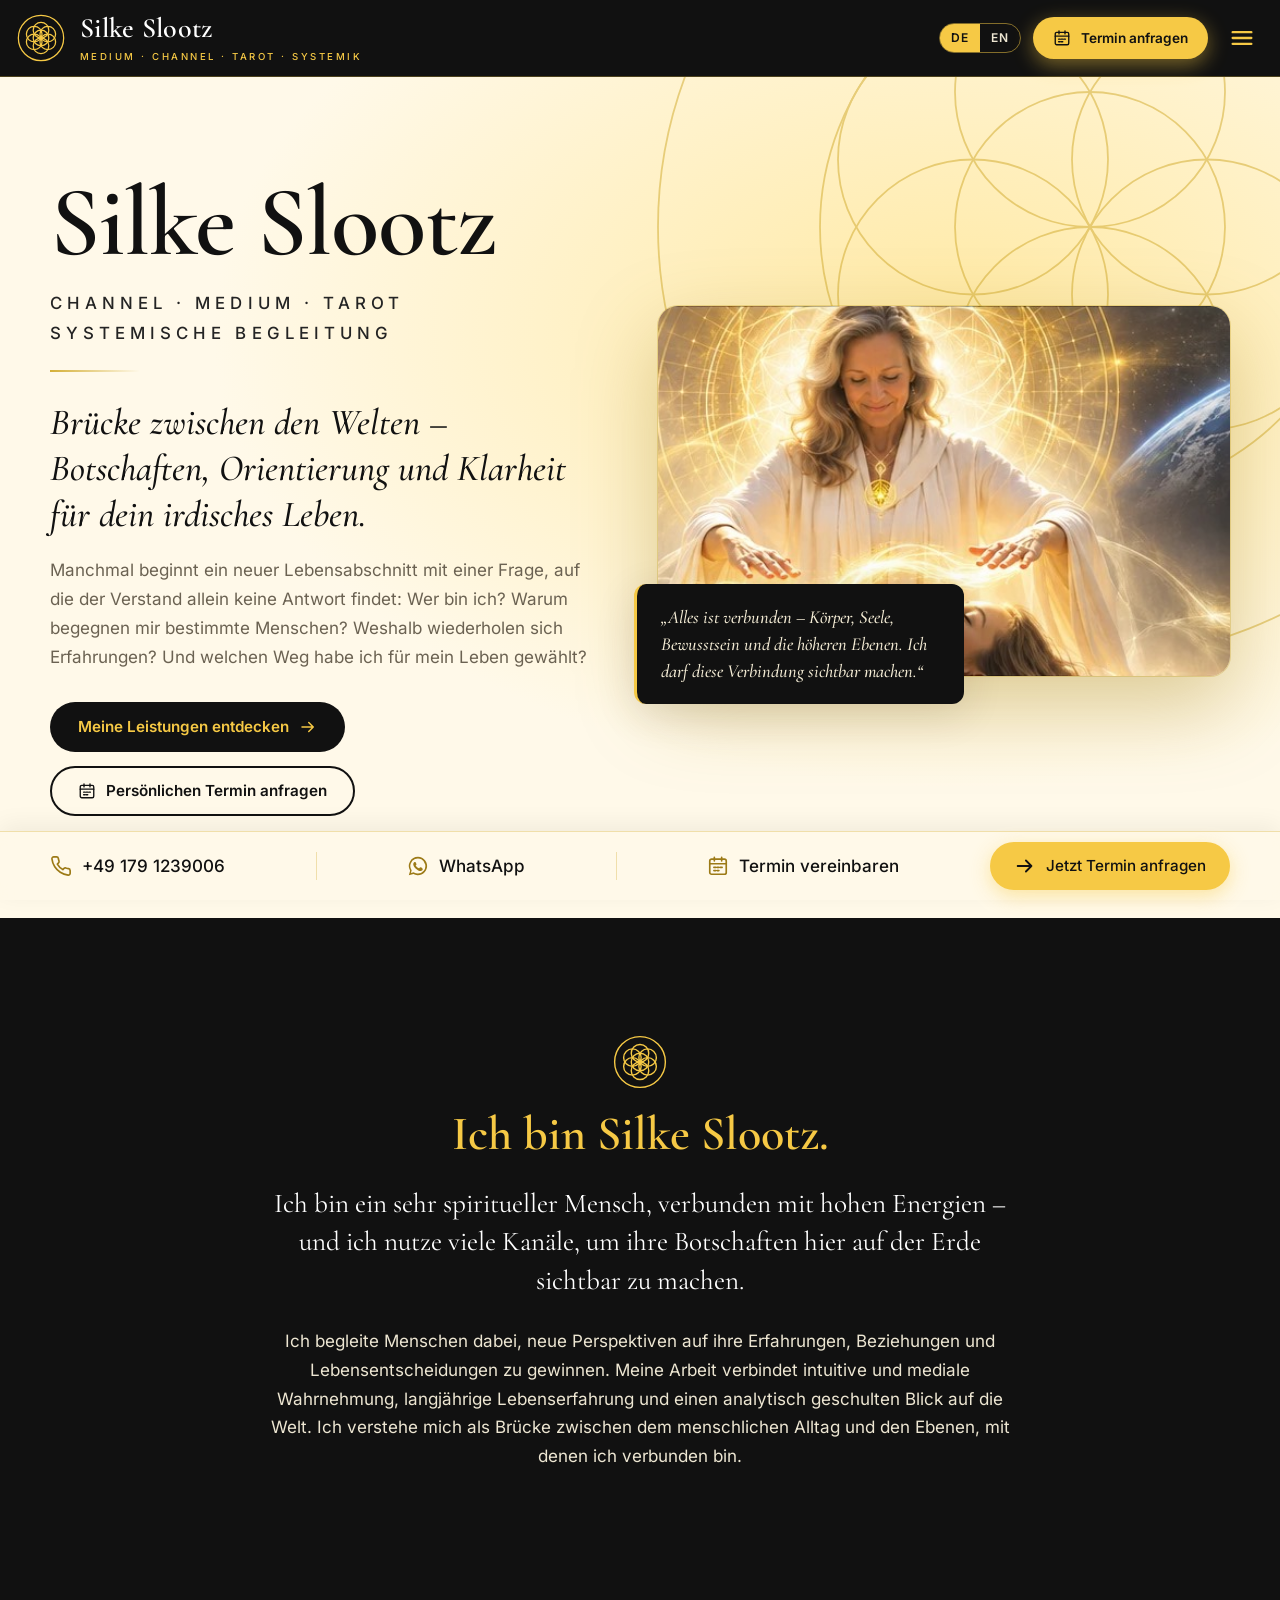
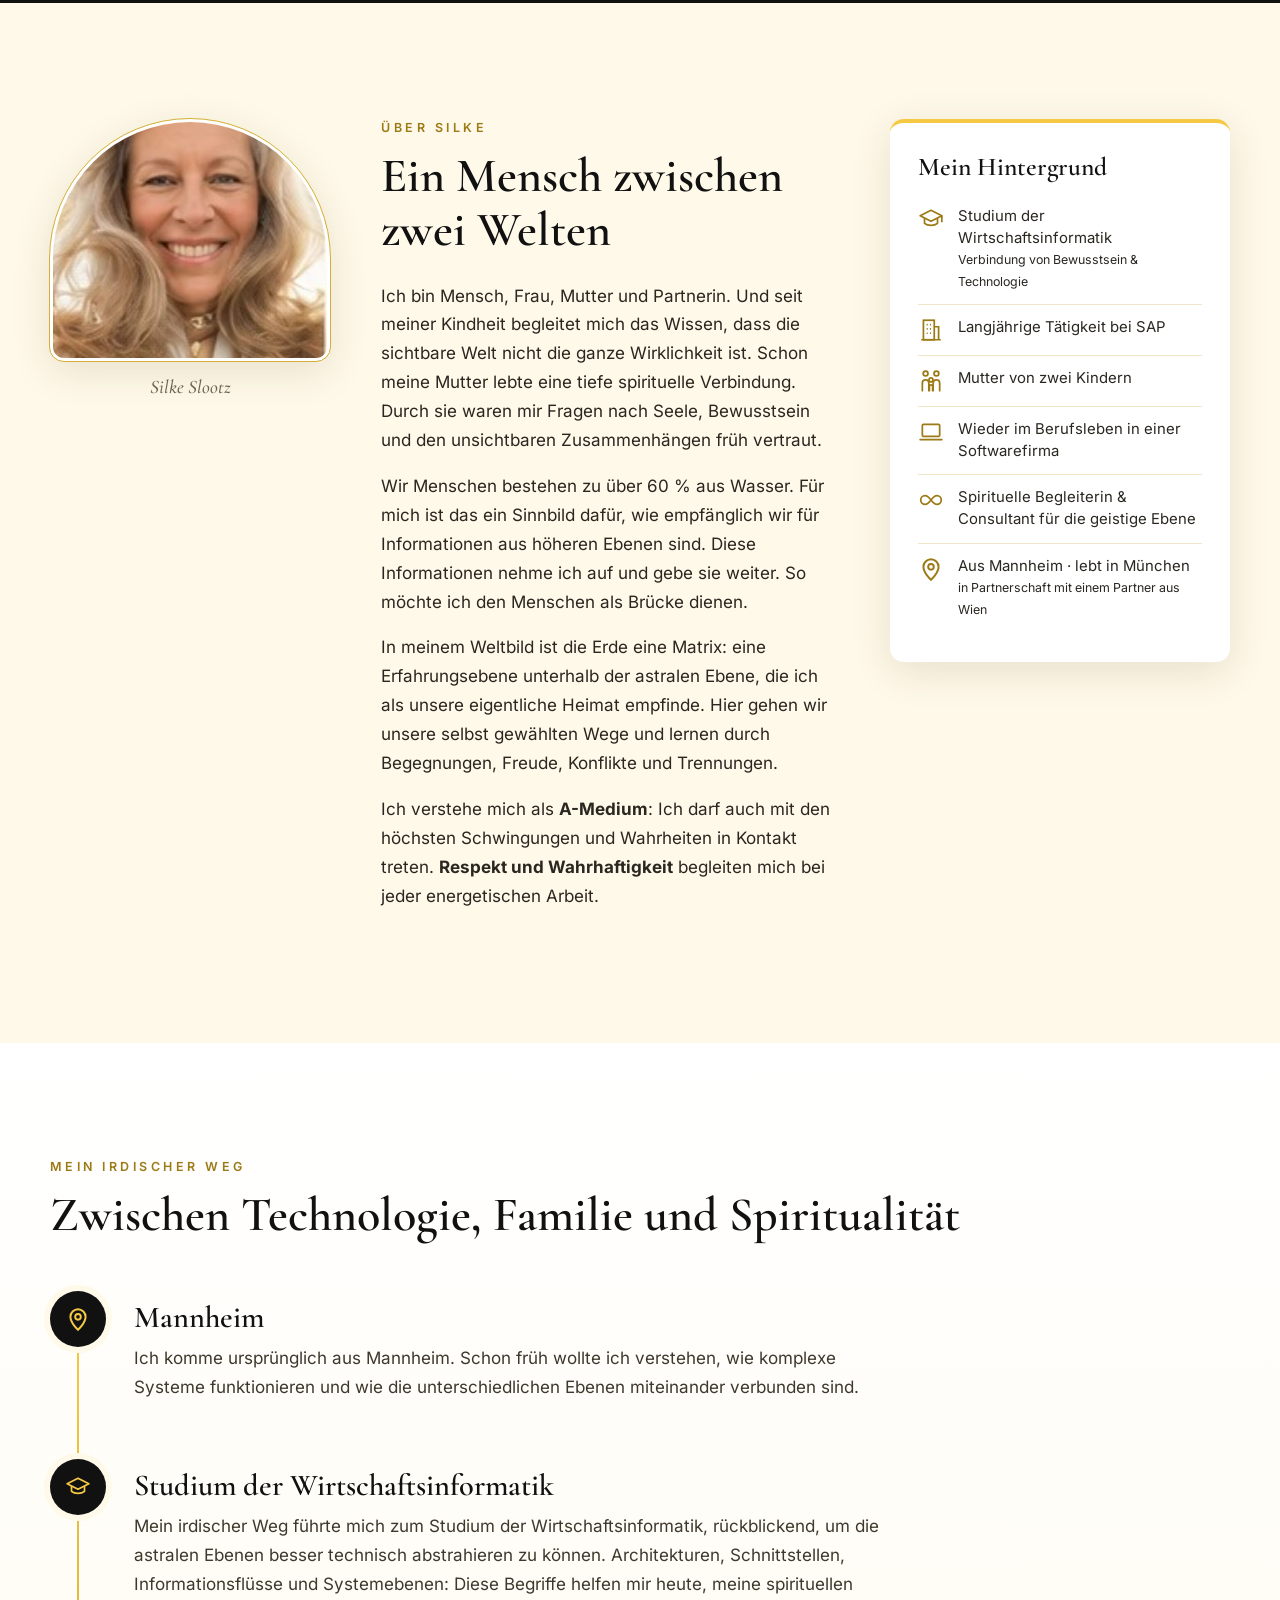
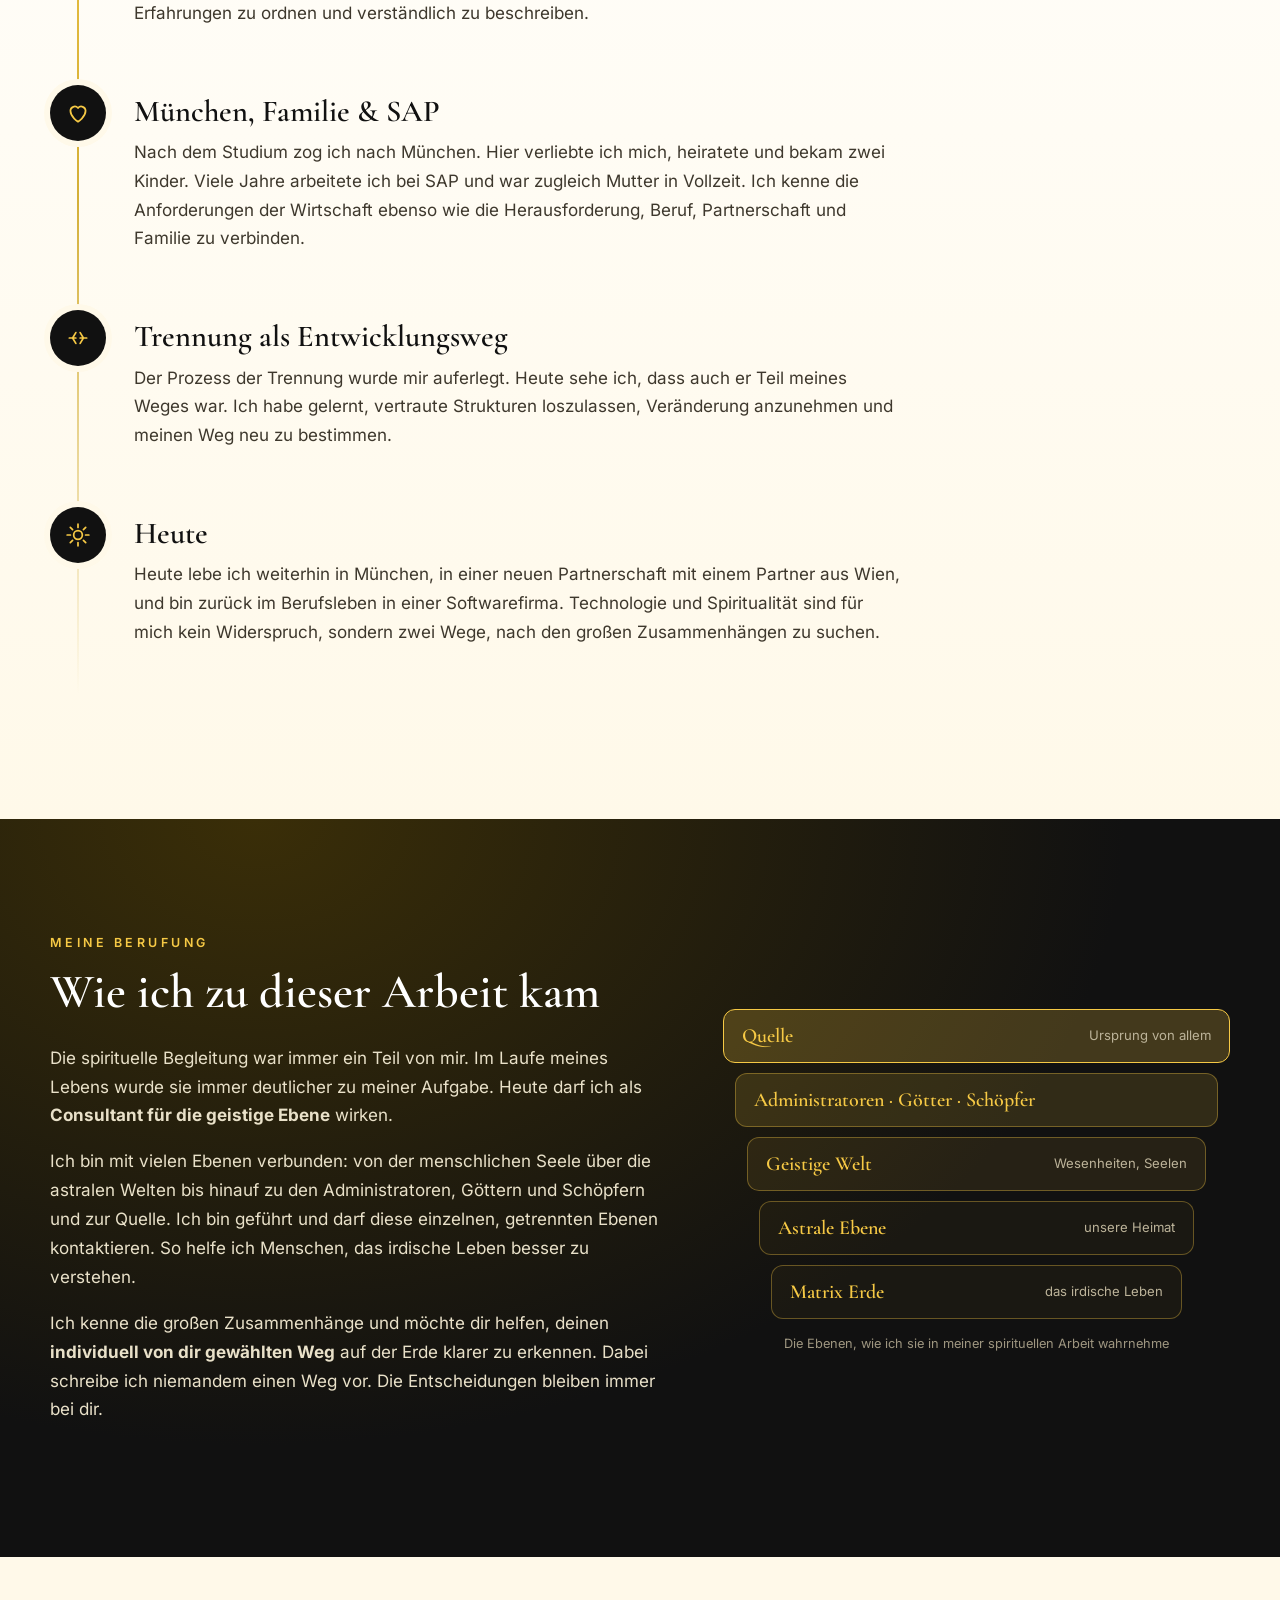
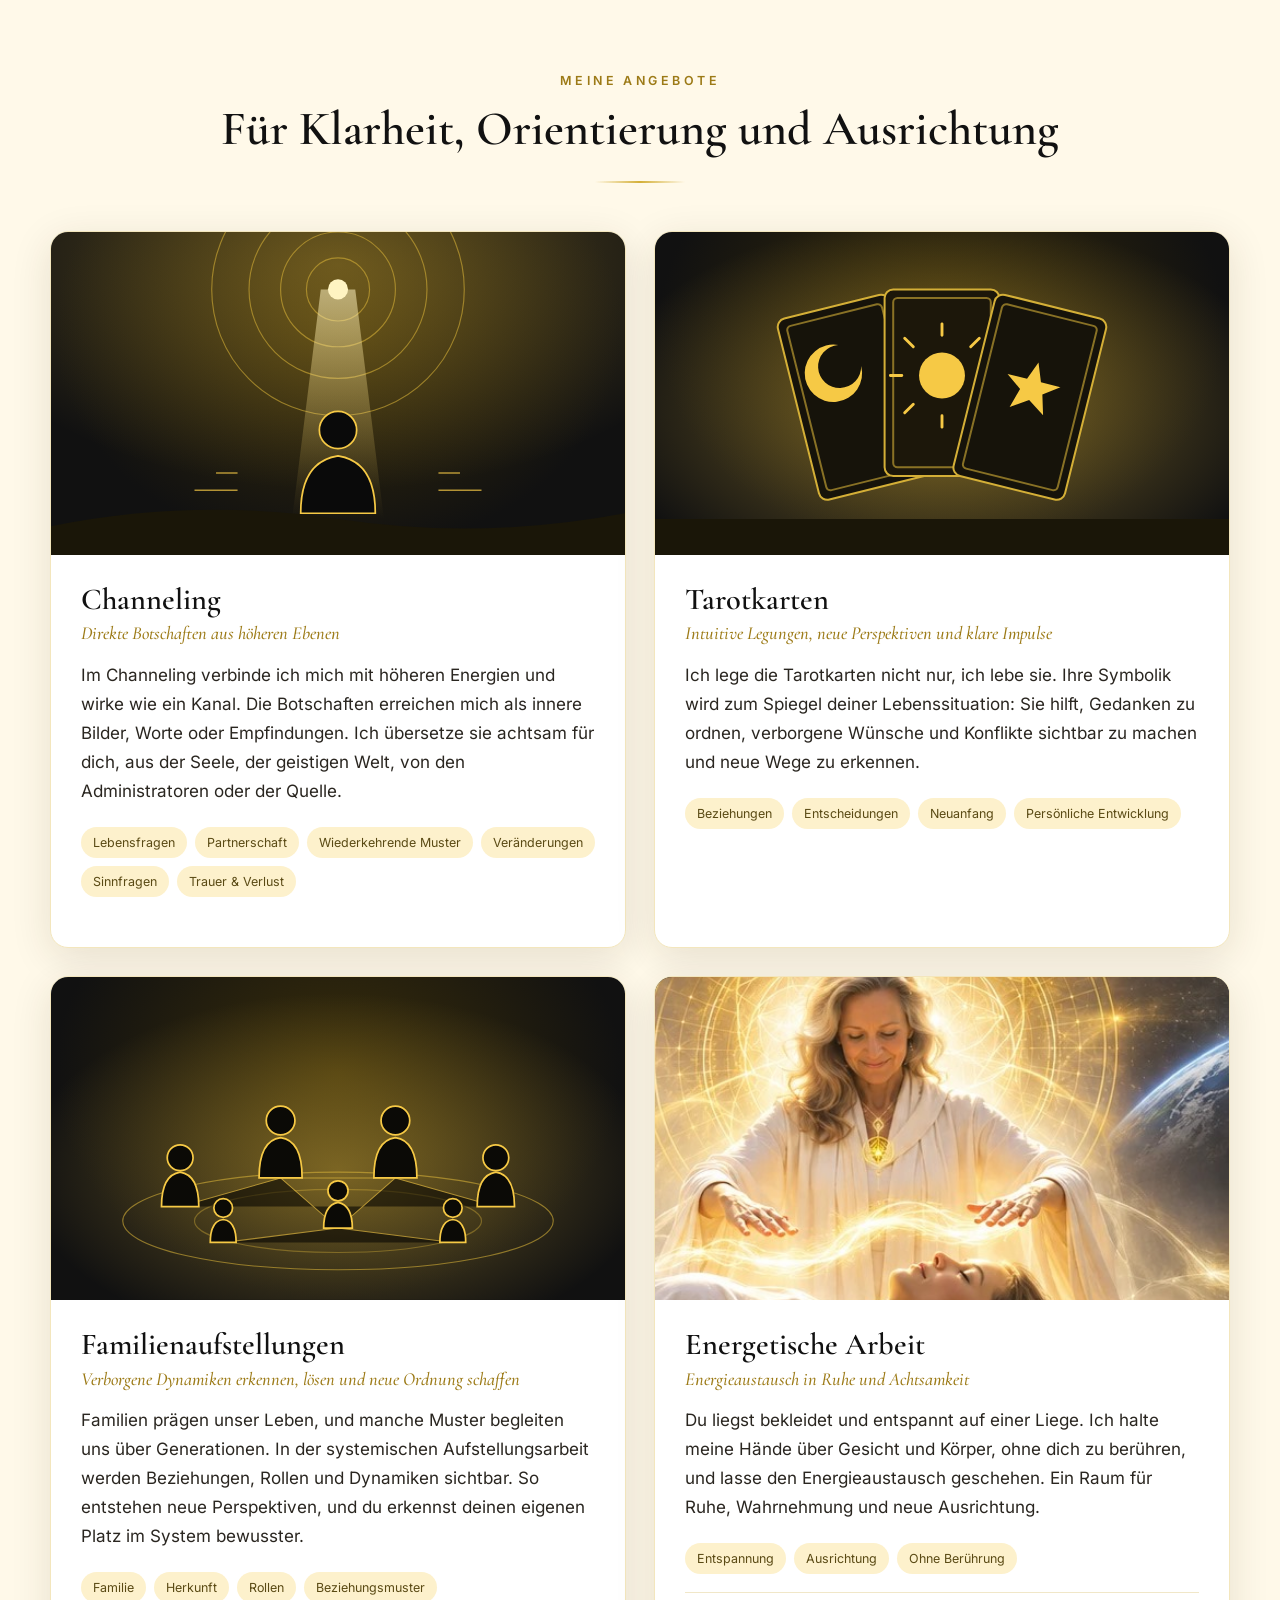
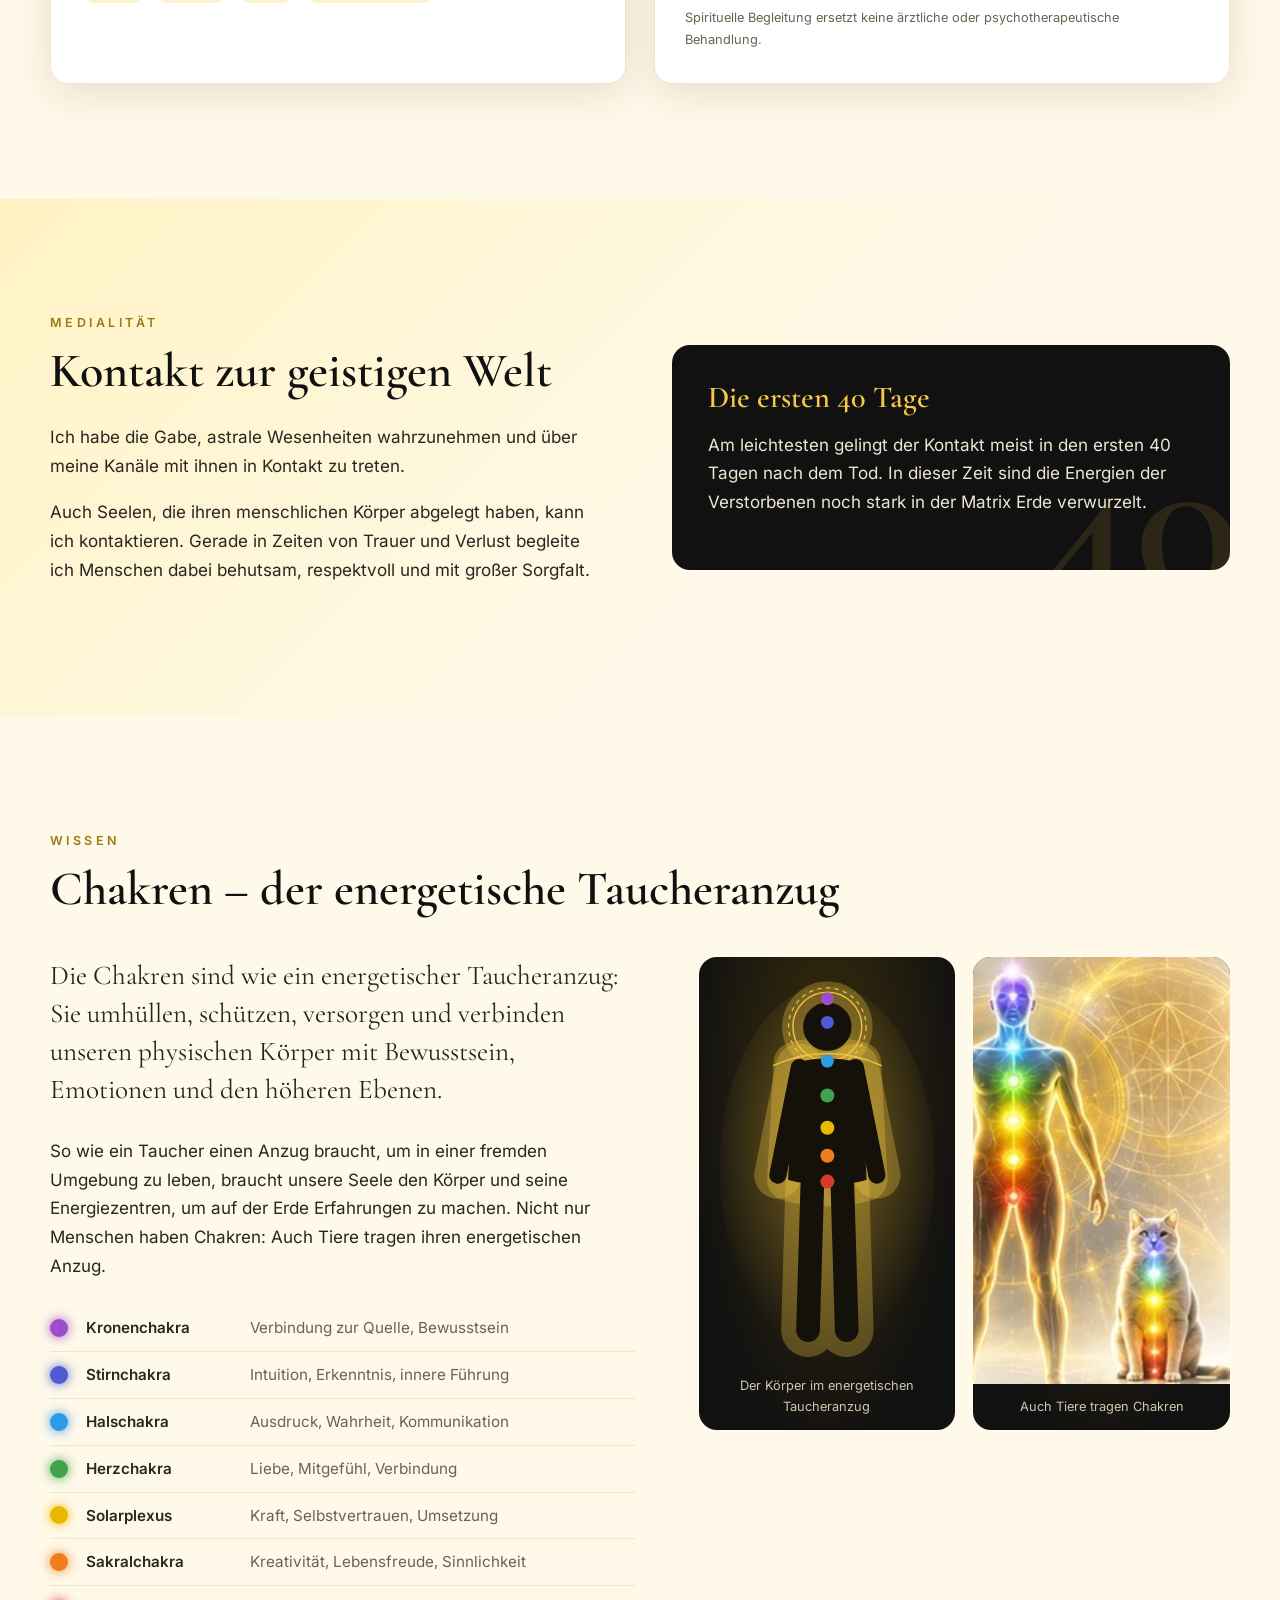
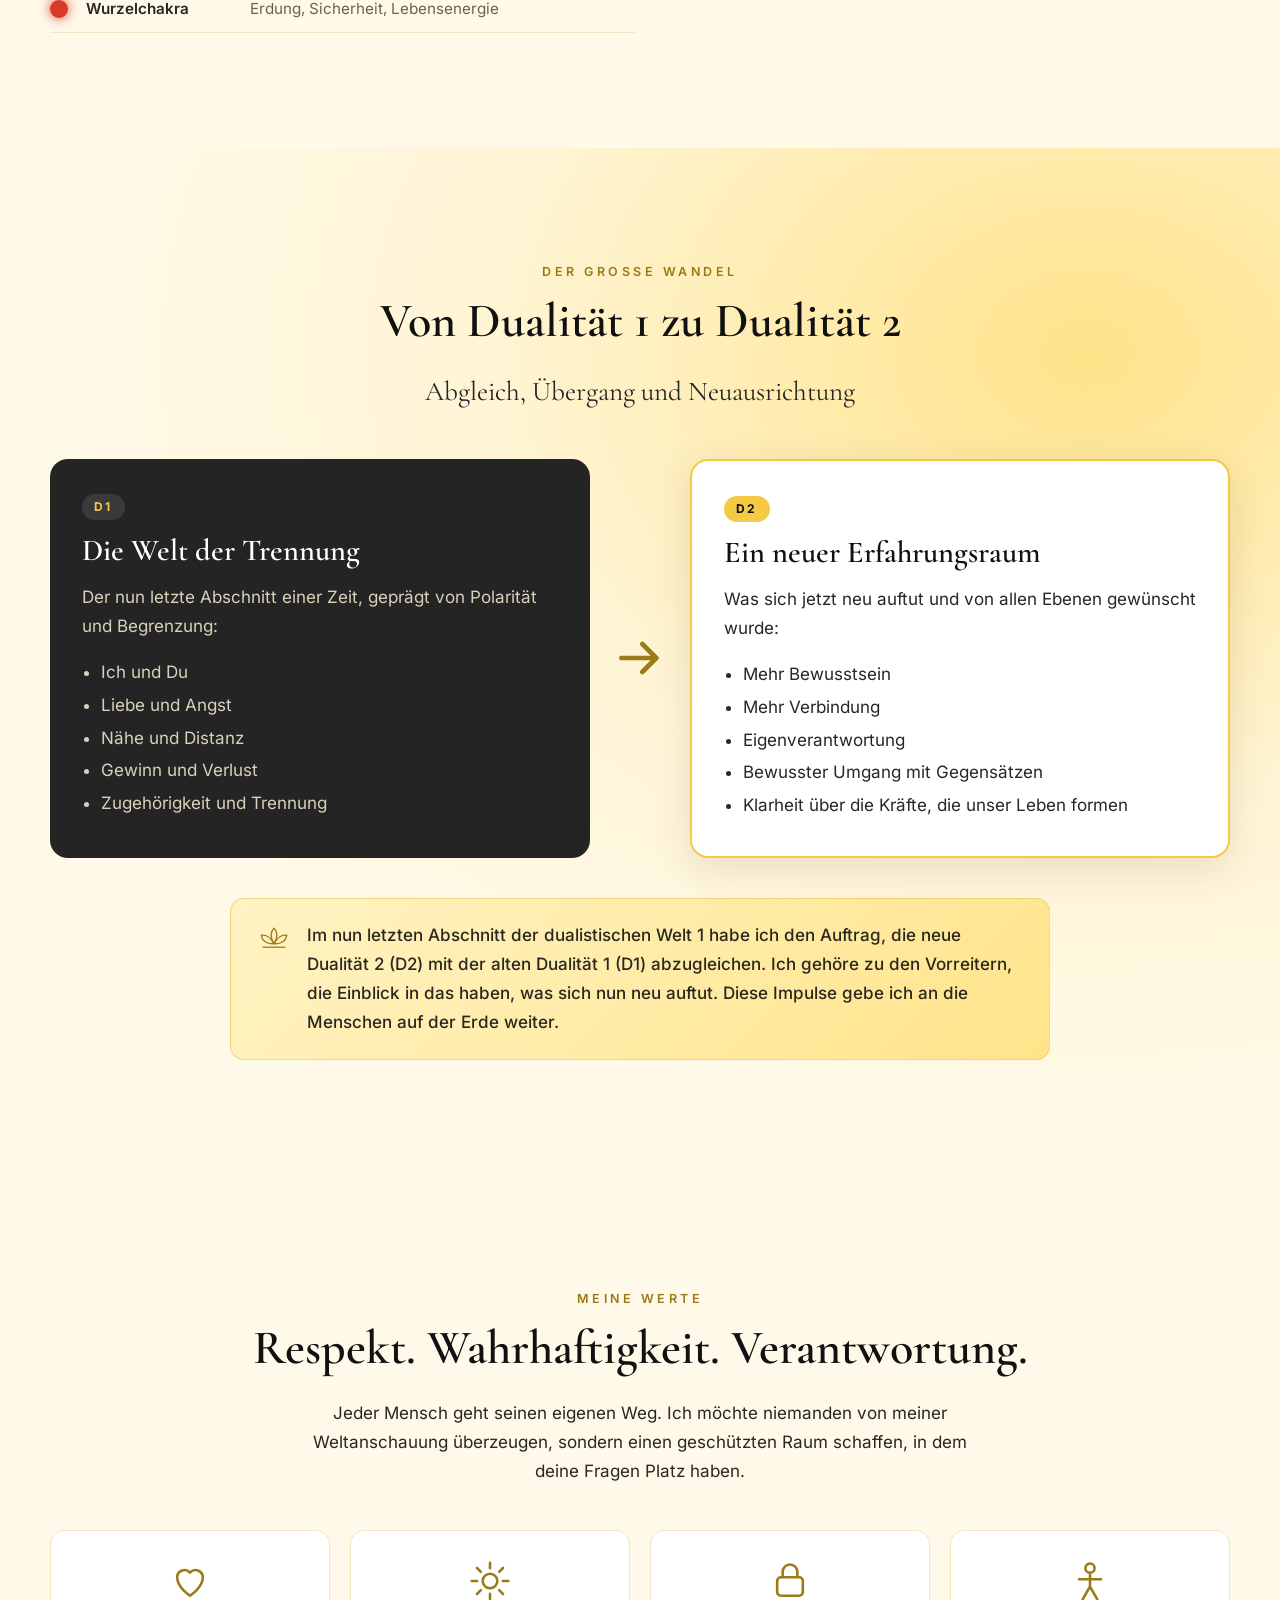
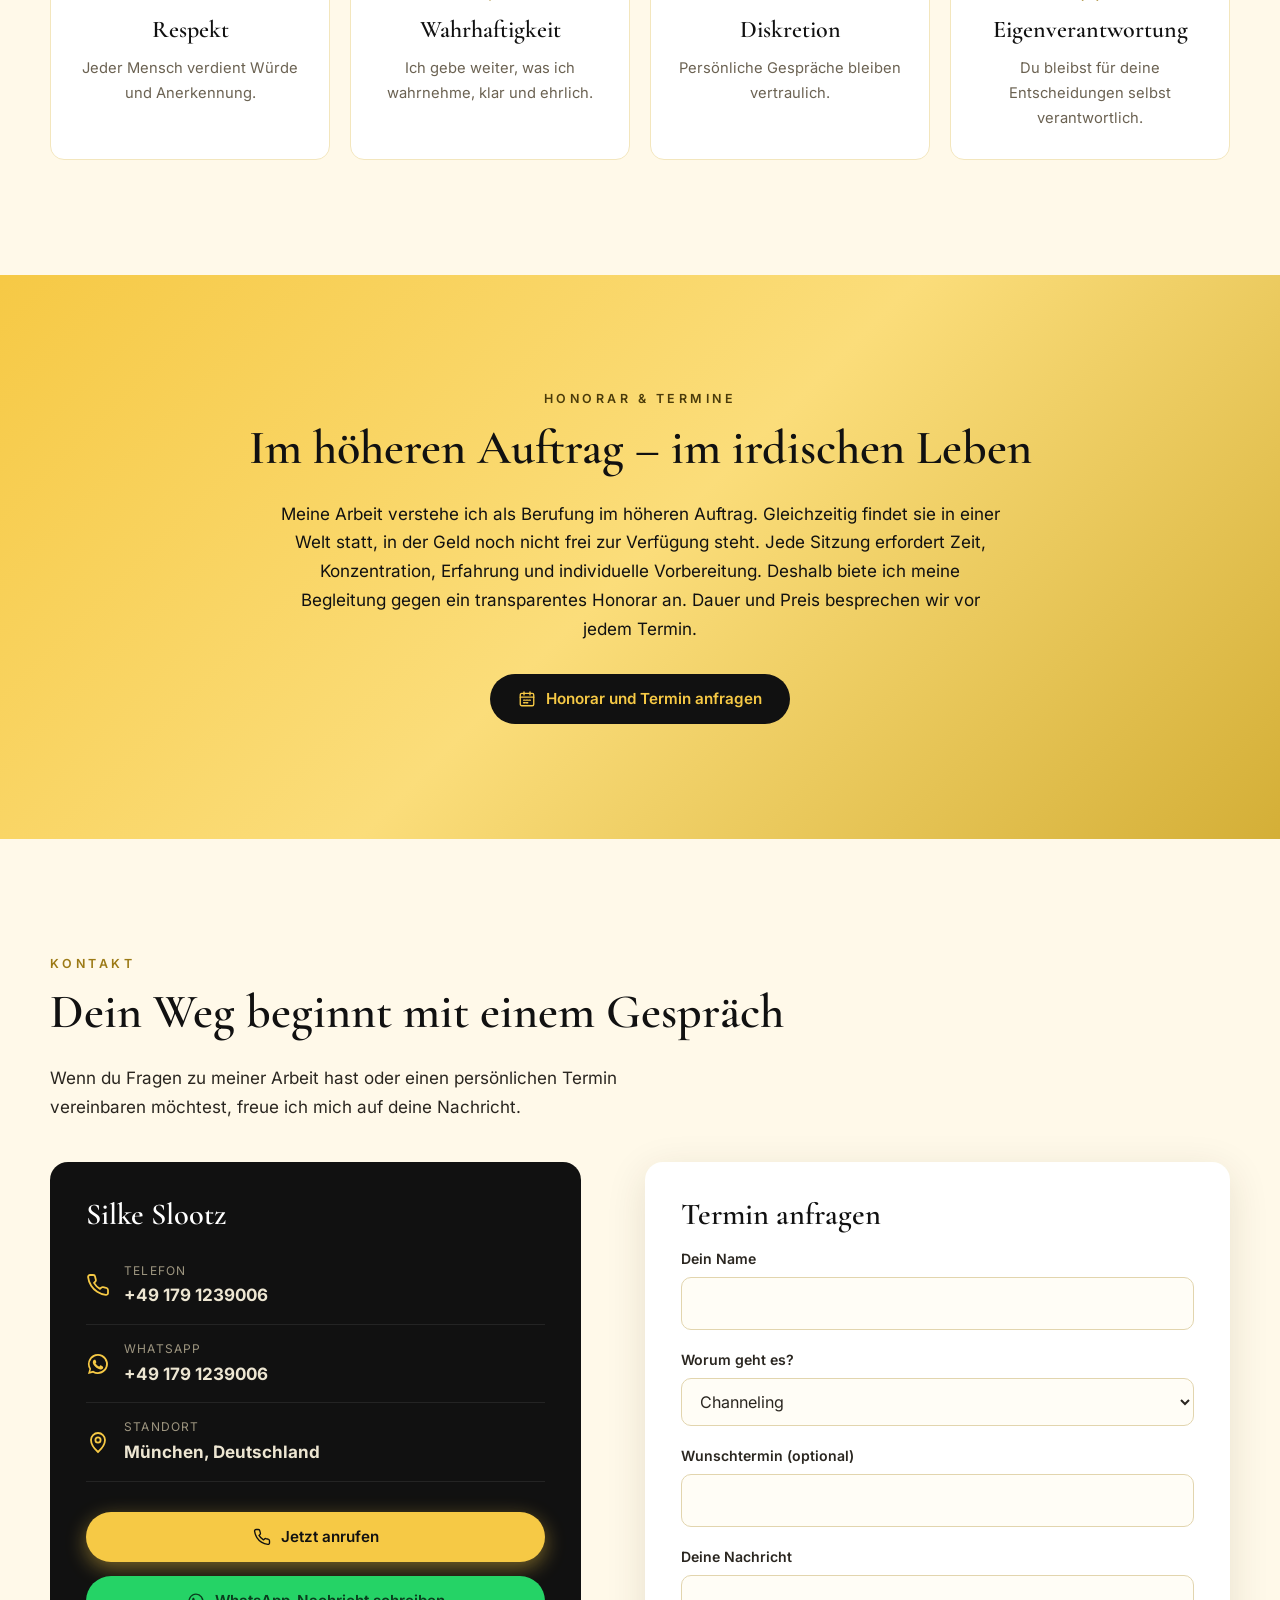
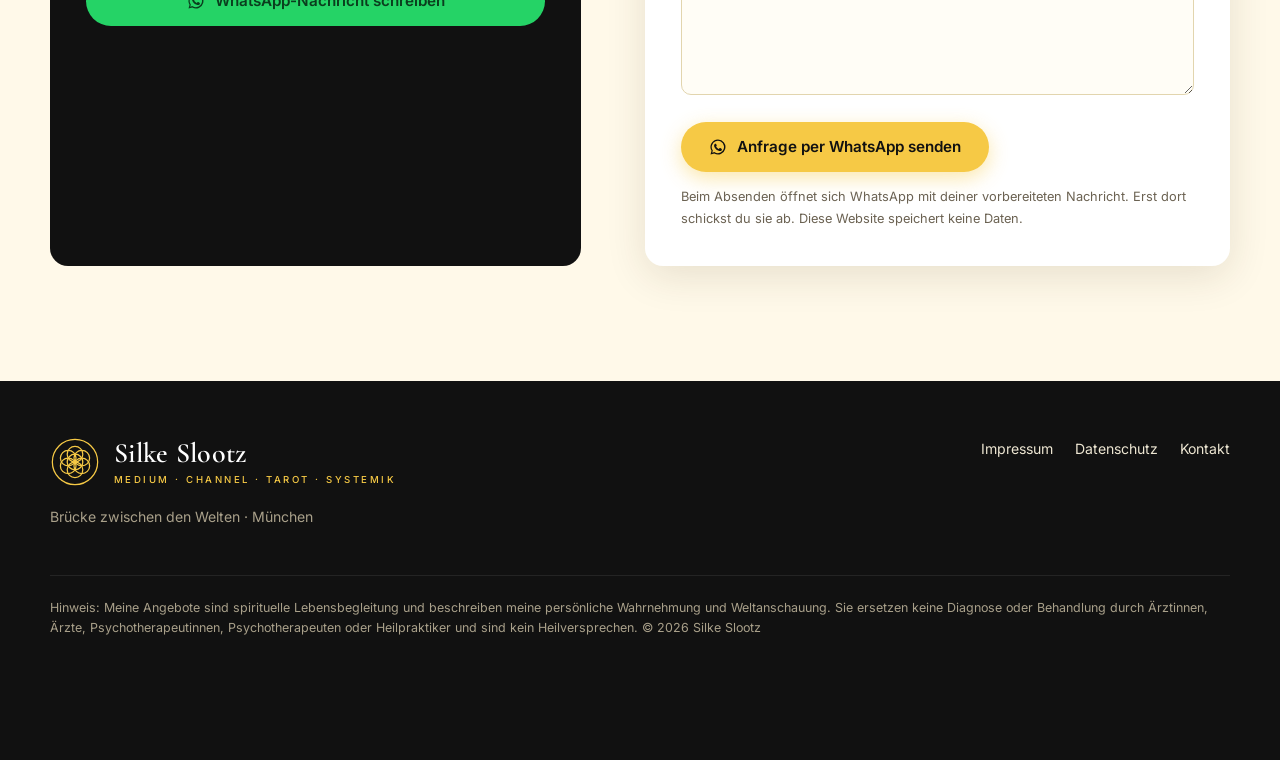
==== index.html @ 40a0b45f "Erster Entwurf der Website (Deutsch/Englisch) Co-Authored-By: Claude Opus 5.5 <noreply@anthropic.com" ====
<!doctype html>
<html lang="de" data-lang="de">
<head>
<meta charset="utf-8">
<meta name="viewport" content="width=device-width, initial-scale=1">
<title>Silke Slootz – Medium, Channeling, Tarot & systemische Begleitung in München</title>
<meta name="description" content="Silke Slootz – Medium, Channel, Tarot und systemische Begleitung in München. Brücke zwischen den Welten: Botschaften, Orientierung und Klarheit für dein irdisches Leben.">
<meta name="theme-color" content="#111111">
<link rel="icon" href="favicon.svg" type="image/svg+xml">
<meta property="og:type" content="website">
<meta property="og:title" content="Silke Slootz – Brücke zwischen den Welten">
<meta property="og:description" content="Medium · Channeling · Tarot · Systemische Begleitung in München">
<meta property="og:image" content="images/entwurf-hero.jpg">
<link rel="preload" href="fonts/cormorant.woff2" as="font" type="font/woff2" crossorigin>
<link rel="preload" href="fonts/inter.woff2" as="font" type="font/woff2" crossorigin>
<script type="application/ld+json">
{
  "@context": "https://schema.org",
  "@type": "ProfessionalService",
  "name": "Silke Slootz",
  "description": "Medium, Channeling, Tarot und systemische Begleitung",
  "telephone": "+491791239006",
  "areaServed": "DE",
  "address": { "@type": "PostalAddress", "addressLocality": "München", "addressCountry": "DE" }
}
</script>
<style>
/* ---------- Schriften (lokal gespeichert, keine Verbindung zu Google) ---------- */
@font-face { font-family: "Cormorant"; src: url(fonts/cormorant.woff2) format("woff2"); font-weight: 300 700; font-style: normal; font-display: swap; }
@font-face { font-family: "Cormorant"; src: url(fonts/cormorant-italic.woff2) format("woff2"); font-weight: 300 700; font-style: italic; font-display: swap; }
@font-face { font-family: "Inter"; src: url(fonts/inter.woff2) format("woff2"); font-weight: 100 900; font-style: normal; font-display: swap; }

/* ---------- Farben ---------- */
:root {
  --sun: #F6C945;
  --gold: #D4AF37;
  --gold-dark: #9C7A16;
  --black: #111111;
  --anthracite: #242424;
  --cream: #FFF9E9;
  --cream-2: #FDF1CC;
  --white: #FFFFFF;
  --text: #2A2620;
  --muted: #6B6252;
  --line: rgba(212, 175, 55, .35);
  --serif: "Cormorant", Georgia, "Times New Roman", serif;
  --sans: "Inter", system-ui, -apple-system, "Segoe UI", Roboto, sans-serif;
  --radius: 14px;
  --header-h: 76px;
  --shadow: 0 10px 40px rgba(60, 44, 0, .12);
}

/* ---------- Sprache: nur die gewählte Sprache anzeigen ---------- */
html[data-lang="de"] body [lang="en"],
html[data-lang="en"] body [lang="de"] { display: none !important; }

/* ---------- Grundlagen ---------- */
*, *::before, *::after { box-sizing: border-box; }
html { scroll-behavior: smooth; scroll-padding-top: calc(var(--header-h) + 8px); -webkit-text-size-adjust: 100%; }
body { margin: 0; background: var(--cream); color: var(--text); font: 400 17px/1.7 var(--sans); }
img, svg { max-width: 100%; display: block; }
a { color: var(--gold-dark); }
h1, h2, h3, h4 { font-family: var(--serif); font-weight: 600; line-height: 1.12; margin: 0 0 .5em; color: var(--black); }
h2 { font-size: clamp(2rem, 4vw, 3rem); }
h3 { font-size: clamp(1.5rem, 2.4vw, 1.9rem); }
p { margin: 0 0 1em; }
.wrap { width: min(1180px, 100% - 32px); margin-inline: auto; }
.section { padding: clamp(64px, 9vw, 120px) 0; position: relative; }
.eyebrow { font: 600 .78rem/1.4 var(--sans); letter-spacing: .28em; text-transform: uppercase; color: var(--gold-dark); margin-bottom: 14px; display: block; }
.rule { width: 90px; height: 2px; background: linear-gradient(90deg, var(--gold), transparent); border: 0; margin: 22px 0 28px; }
.center { text-align: center; }
.center .rule { margin-inline: auto; background: linear-gradient(90deg, transparent, var(--gold), transparent); }
.lead { font-family: var(--serif); font-size: clamp(1.35rem, 2.2vw, 1.7rem); line-height: 1.4; color: var(--anthracite); }
.skip { position: absolute; left: -9999px; }
.skip:focus { left: 16px; top: 16px; z-index: 999; background: var(--sun); color: var(--black); padding: 10px 16px; border-radius: 8px; }
:focus-visible { outline: 3px solid var(--sun); outline-offset: 3px; }

/* ---------- Schaltflächen ---------- */
.btn { display: inline-flex; align-items: center; gap: 10px; padding: 14px 26px; border-radius: 999px; font: 600 .95rem/1.2 var(--sans); text-decoration: none; cursor: pointer; border: 2px solid transparent; transition: transform .2s, box-shadow .2s, background .2s, color .2s; }
.btn svg { width: 18px; height: 18px; flex: none; }
.btn-gold { background: var(--sun); color: var(--black); box-shadow: 0 6px 20px rgba(246, 201, 69, .45); }
.btn-gold:hover { transform: translateY(-2px); box-shadow: 0 10px 28px rgba(246, 201, 69, .6); }
.btn-outline { border-color: var(--black); color: var(--black); background: transparent; }
.btn-outline:hover { background: var(--black); color: var(--sun); }
.btn-dark { background: var(--black); color: var(--sun); }
.btn-dark:hover { transform: translateY(-2px); }
.btn-row { display: flex; flex-wrap: wrap; gap: 14px; margin-top: 30px; }

/* ---------- Kopfzeile ---------- */
.header { position: sticky; top: 0; z-index: 50; background: var(--black); border-bottom: 1px solid rgba(212, 175, 55, .3); }
.header .wrap { height: var(--header-h); display: flex; align-items: center; gap: 24px; width: min(1400px, 100% - 32px); }
.btn { white-space: nowrap; }
.lang { flex: none; }
.logo { display: flex; align-items: center; gap: 14px; text-decoration: none; color: var(--white); flex: none; }
.logo svg { width: 50px; height: 50px; }
.logo-name { font: 600 1.75rem/1 var(--serif); color: var(--white); letter-spacing: .01em; }
.logo-sub { display: block; font: 500 .6rem/1 var(--sans); letter-spacing: .26em; color: var(--sun); margin-top: 6px; text-transform: uppercase; }
.nav { margin-left: auto; display: flex; align-items: center; gap: 4px; }
.nav a { color: #EDE6D2; text-decoration: none; font-size: .9rem; padding: 8px 11px; border-radius: 6px; position: relative; white-space: nowrap; }
.nav a::after { content: ""; position: absolute; left: 11px; right: 11px; bottom: 2px; height: 2px; background: var(--sun); transform: scaleX(0); transition: transform .25s; }
.nav a:hover, .nav a.active { color: var(--white); }
.nav a:hover::after, .nav a.active::after { transform: scaleX(1); }
.tools { display: flex; align-items: center; gap: 12px; }
.lang { display: flex; border: 1px solid rgba(246, 201, 69, .5); border-radius: 999px; overflow: hidden; }
.lang button { background: none; border: 0; color: #EDE6D2; font: 600 .75rem/1 var(--sans); padding: 8px 11px; cursor: pointer; letter-spacing: .08em; }
.lang button[aria-pressed="true"] { background: var(--sun); color: var(--black); }
.header .btn { padding: 10px 18px; font-size: .85rem; }
.burger { display: none; background: none; border: 0; color: var(--sun); padding: 8px; cursor: pointer; }
.burger svg { width: 28px; height: 28px; }

@media (max-width: 1360px) {
  .nav { position: fixed; inset: var(--header-h) 0 auto 0; background: var(--black); flex-direction: column; align-items: stretch; padding: 12px 16px 24px; gap: 0; border-bottom: 1px solid var(--line); transform: translateY(-120%); transition: transform .3s; z-index: -1; max-height: calc(100vh - var(--header-h)); overflow: auto; }
  .nav.open { transform: none; }
  .nav a { padding: 14px 8px; font-size: 1.05rem; border-bottom: 1px solid rgba(255, 255, 255, .07); }
  .nav a::after { display: none; }
  .burger { display: block; }
  .tools { margin-left: auto; }
}
@media (max-width: 640px) {
  :root { --header-h: 66px; }
  .header .btn { display: none; }
  .logo svg { width: 40px; height: 40px; }
  .logo-name { font-size: 1.4rem; }
  .logo-sub { font-size: .5rem; letter-spacing: .18em; }
  .header .wrap { gap: 12px; }
}

/* ---------- Startbereich ---------- */
.hero { position: relative; overflow: hidden; background: radial-gradient(ellipse at 75% 30%, #FFE9A3 0%, var(--cream) 55%), var(--cream); padding: clamp(48px, 7vw, 96px) 0 clamp(56px, 8vw, 110px); }
.hero::before { content: ""; position: absolute; width: 900px; height: 900px; right: -260px; top: -300px; background: url("data:image/svg+xml,%3Csvg xmlns='http://www.w3.org/2000/svg' viewBox='0 0 200 200'%3E%3Cg fill='none' stroke='%23D4AF37' stroke-width='.4' opacity='.55'%3E%3Ccircle cx='100' cy='100' r='96'/%3E%3Ccircle cx='100' cy='100' r='30'/%3E%3Ccircle cx='100' cy='70' r='30'/%3E%3Ccircle cx='100' cy='130' r='30'/%3E%3Ccircle cx='74' cy='85' r='30'/%3E%3Ccircle cx='126' cy='85' r='30'/%3E%3Ccircle cx='74' cy='115' r='30'/%3E%3Ccircle cx='126' cy='115' r='30'/%3E%3Ccircle cx='100' cy='100' r='60'/%3E%3C/g%3E%3C/svg%3E") center/contain no-repeat; pointer-events: none; }
.hero .wrap { display: grid; grid-template-columns: 1fr 1.05fr; gap: clamp(32px, 5vw, 72px); align-items: center; position: relative; }
.hero h1 { font-size: clamp(3.2rem, 8vw, 6.2rem); margin-bottom: .1em; letter-spacing: -.01em; }
.hero .roles { font: 500 clamp(.8rem, 1.4vw, 1.05rem)/1.8 var(--sans); letter-spacing: .3em; text-transform: uppercase; color: var(--anthracite); margin: 0; }
.hero .tagline { font: italic 500 clamp(1.6rem, 3vw, 2.3rem)/1.25 var(--serif); color: var(--black); margin: 0 0 18px; }
.hero p.q { color: var(--muted); max-width: 52ch; }
.hero-figure { position: relative; margin: 0; }
.hero-figure img { width: 100%; height: auto; border-radius: 20px; box-shadow: 0 30px 80px rgba(156, 122, 22, .35), 0 0 0 1px var(--line); }
.hero-figure figcaption { position: absolute; left: -24px; bottom: -28px; max-width: 330px; background: var(--black); color: #F5EDD6; padding: 20px 24px; border-radius: 12px; font: italic 500 1.15rem/1.45 var(--serif); box-shadow: var(--shadow); border-left: 3px solid var(--sun); }
@media (max-width: 900px) {
  .hero .wrap { grid-template-columns: 1fr; }
  .hero-figure { order: -1; }
  .hero-figure figcaption { position: static; max-width: none; margin-top: -24px; margin-inline: 16px; position: relative; }
}

/* ---------- Einleitung ---------- */
.intro { background: var(--black); color: #EDE6D2; text-align: center; }
.intro h2 { color: var(--sun); }
.intro p { max-width: 760px; margin-inline: auto; }
.intro .lead { color: var(--white); }

/* ---------- Über mich ---------- */
.about-grid { display: grid; grid-template-columns: 280px 1fr 340px; gap: clamp(28px, 4vw, 56px); align-items: start; }
.portrait { margin: 0; position: sticky; top: calc(var(--header-h) + 24px); }
.portrait img { width: 100%; aspect-ratio: 3 / 4; object-fit: cover; border-radius: 160px 160px 16px 16px; box-shadow: var(--shadow); border: 3px solid var(--white); outline: 1px solid var(--gold); }
.portrait figcaption { text-align: center; margin-top: 14px; font: italic 500 1.2rem var(--serif); color: var(--muted); }
.facts { background: var(--white); border-radius: var(--radius); padding: 30px 28px; box-shadow: var(--shadow); border-top: 4px solid var(--sun); }
.facts h3 { font-size: 1.6rem; }
.facts ul { list-style: none; padding: 0; margin: 0; }
.facts li { display: flex; gap: 14px; align-items: flex-start; padding: 12px 0; border-bottom: 1px solid #F1E7C8; font-size: .93rem; line-height: 1.45; }
.facts li:last-child { border-bottom: 0; }
.facts svg { width: 26px; height: 26px; flex: none; color: var(--gold-dark); }
.callout { background: linear-gradient(135deg, #FFF3C4, #FFE48A); border-radius: var(--radius); padding: 22px 26px; margin-top: 26px; display: flex; gap: 16px; align-items: flex-start; border: 1px solid var(--line); }
.callout svg { width: 34px; height: 34px; flex: none; color: var(--gold-dark); }
.callout p { margin: 0; font-weight: 500; }
@media (max-width: 1080px) {
  .about-grid { grid-template-columns: 240px 1fr; }
  .facts { grid-column: 1 / -1; }
}
@media (max-width: 720px) {
  .about-grid { grid-template-columns: 1fr; }
  .portrait { position: static; max-width: 260px; margin-inline: auto; }
}

/* ---------- Mein Weg (Zeitstrahl) ---------- */
.way { background: linear-gradient(180deg, var(--white), var(--cream)); }
.timeline { list-style: none; margin: 48px 0 0; padding: 0; position: relative; display: grid; gap: 0; }
.timeline::before { content: ""; position: absolute; left: 27px; top: 10px; bottom: 10px; width: 2px; background: linear-gradient(var(--sun), var(--gold), transparent); }
.timeline li { position: relative; padding: 0 0 40px 84px; }
.timeline .dot { position: absolute; left: 0; top: 0; width: 56px; height: 56px; border-radius: 50%; background: var(--black); color: var(--sun); display: grid; place-items: center; box-shadow: 0 0 0 6px var(--cream); }
.timeline .dot svg { width: 26px; height: 26px; }
.timeline h3 { margin-bottom: .3em; padding-top: 10px; }
.timeline p { max-width: 70ch; color: #3E382D; }

/* ---------- Berufung (dunkel) ---------- */
.calling { background: radial-gradient(ellipse at 20% 0%, #3A2E08 0%, var(--black) 60%); color: #E9E1C9; overflow: hidden; }
.calling h2 { color: var(--white); }
.calling .eyebrow { color: var(--sun); }
.calling-grid { display: grid; grid-template-columns: 1.2fr 1fr; gap: clamp(32px, 5vw, 72px); align-items: center; }
.levels { list-style: none; padding: 0; margin: 0; display: grid; gap: 10px; }
.levels li { border: 1px solid rgba(246, 201, 69, .35); border-radius: 12px; padding: 14px 18px; display: flex; justify-content: space-between; align-items: center; gap: 12px; background: rgba(246, 201, 69, .04); }
.levels li:nth-child(1) { margin-inline: 0; background: rgba(246, 201, 69, .22); color: var(--white); border-color: var(--sun); }
.levels li:nth-child(2) { margin-inline: 12px; background: rgba(246, 201, 69, .14); }
.levels li:nth-child(3) { margin-inline: 24px; background: rgba(246, 201, 69, .09); }
.levels li:nth-child(4) { margin-inline: 36px; }
.levels li:nth-child(5) { margin-inline: 48px; }
.levels strong { font: 600 1.25rem var(--serif); color: var(--sun); }
.levels span { font-size: .82rem; color: #BDB49A; text-align: right; }
.levels-caption { font-size: .8rem; color: #9E9680; margin-top: 14px; text-align: center; }
@media (max-width: 860px) { .calling-grid { grid-template-columns: 1fr; } }

/* ---------- Leistungen ---------- */
.services-grid { display: grid; grid-template-columns: repeat(2, 1fr); gap: 28px; margin-top: 48px; }
.card { background: var(--white); border-radius: 18px; overflow: hidden; box-shadow: var(--shadow); display: flex; flex-direction: column; border: 1px solid #F3E6BD; }
.card-visual { aspect-ratio: 16 / 9; background: radial-gradient(ellipse at 50% 30%, #3B2F0A, var(--black) 70%); position: relative; overflow: hidden; }
.card-visual svg, .card-visual img { width: 100%; height: 100%; object-fit: cover; }
.card-body { padding: 28px 30px 32px; display: flex; flex-direction: column; flex: 1; }
.card-body h3 { margin-bottom: .15em; }
.card-sub { font: italic 500 1.15rem/1.4 var(--serif); color: var(--gold-dark); margin-bottom: 14px; }
.tags { display: flex; flex-wrap: wrap; gap: 8px; list-style: none; padding: 0; margin: 4px 0 18px; }
.tags li { font-size: .78rem; background: var(--cream-2); color: #5A4A14; padding: 5px 12px; border-radius: 999px; }
.note { font-size: .8rem; color: var(--muted); border-top: 1px solid #F1E7C8; padding-top: 14px; margin-top: auto; margin-bottom: 0; }
@media (max-width: 820px) { .services-grid { grid-template-columns: 1fr; } }

/* ---------- Medialität ---------- */
.medium { background: linear-gradient(135deg, #FFF3C4 0%, var(--cream) 60%); }
.medium-grid { display: grid; grid-template-columns: 1fr 1fr; gap: clamp(32px, 5vw, 64px); align-items: center; }
.medium-box { background: var(--black); color: #EDE6D2; border-radius: 18px; padding: 36px; position: relative; overflow: hidden; }
.medium-box::after { content: "40"; position: absolute; right: -10px; bottom: -60px; font: 600 220px/1 var(--serif); color: rgba(246, 201, 69, .12); pointer-events: none; }
.medium-box h3 { color: var(--sun); }
@media (max-width: 860px) { .medium-grid { grid-template-columns: 1fr; } }

/* ---------- Chakren ---------- */
.chakra-grid { display: grid; grid-template-columns: 1.1fr 1fr; gap: clamp(32px, 5vw, 64px); align-items: start; margin-top: 40px; }
.chakra-list { list-style: none; padding: 0; margin: 24px 0 0; }
.chakra-list li { display: grid; grid-template-columns: 22px 150px 1fr; gap: 14px; align-items: center; padding: 10px 0; border-bottom: 1px solid #F1E7C8; font-size: .95rem; }
.chakra-list .c { width: 18px; height: 18px; border-radius: 50%; box-shadow: 0 0 12px currentColor; background: currentColor; }
.chakra-list strong { font-weight: 600; }
.chakra-list span { color: var(--muted); }
.chakra-visuals { display: grid; grid-template-columns: 1fr 1fr; gap: 18px; }
.chakra-visuals figure { margin: 0; background: radial-gradient(ellipse at 50% 30%, #3B2F0A, var(--black) 75%); border-radius: 18px; overflow: hidden; display: flex; flex-direction: column; }
.chakra-visuals img { width: 100%; height: 100%; object-fit: cover; flex: 1; }
.chakra-visuals figcaption { font-size: .8rem; color: #CFC6AB; padding: 12px 16px; text-align: center; }
.chakra-visuals .suit { padding: 18px 10px 0; }
@media (max-width: 960px) { .chakra-grid { grid-template-columns: 1fr; } }
@media (max-width: 520px) {
  .chakra-list li { grid-template-columns: 22px 1fr; }
  .chakra-list span { grid-column: 2; margin-top: -8px; font-size: .88rem; }
  .chakra-visuals { grid-template-columns: 1fr; }
}

/* ---------- Dualität ---------- */
.duality { background: radial-gradient(ellipse at 85% 20%, #FFE38A 0%, #FFF5D6 40%, var(--cream) 70%); }
.d-compare { display: grid; grid-template-columns: 1fr auto 1fr; gap: 22px; align-items: stretch; margin: 48px 0 40px; }
.d-card { border-radius: 18px; padding: 32px; }
.d-card.d1 { background: var(--anthracite); color: #D9D1BA; }
.d-card.d1 h3 { color: var(--white); }
.d-card.d2 { background: var(--white); box-shadow: var(--shadow); border: 2px solid var(--sun); }
.d-badge { display: inline-block; font: 700 .75rem/1 var(--sans); letter-spacing: .2em; padding: 7px 12px; border-radius: 999px; margin-bottom: 14px; }
.d1 .d-badge { background: #3A3A3A; color: var(--sun); }
.d2 .d-badge { background: var(--sun); color: var(--black); }
.d-card ul { padding-left: 1.1em; margin: 0; }
.d-card li { margin-bottom: 4px; }
.d-arrow { display: grid; place-items: center; color: var(--gold-dark); }
.d-arrow svg { width: 56px; height: 56px; }
.d-text { max-width: 820px; margin-inline: auto; }
@media (max-width: 820px) {
  .d-compare { grid-template-columns: 1fr; }
  .d-arrow svg { transform: rotate(90deg); }
}

/* ---------- Werte ---------- */
.values-grid { display: grid; grid-template-columns: repeat(4, 1fr); gap: 20px; margin-top: 44px; }
.value { background: var(--white); border-radius: var(--radius); padding: 28px 24px; text-align: center; border: 1px solid #F3E6BD; }
.value svg { width: 44px; height: 44px; margin: 0 auto 14px; color: var(--gold-dark); }
.value h3 { font-size: 1.5rem; }
.value p { font-size: .92rem; color: var(--muted); margin: 0; }
@media (max-width: 900px) { .values-grid { grid-template-columns: repeat(2, 1fr); } }
@media (max-width: 480px) { .values-grid { grid-template-columns: 1fr; } }

/* ---------- Honorar ---------- */
.fees { background: linear-gradient(135deg, var(--sun), #FBDD7A 50%, var(--gold)); color: var(--black); }
.fees .eyebrow { color: #4A3B0A; }
.fees p { max-width: 720px; margin-inline: auto; }
.fees .btn-row { justify-content: center; }

/* ---------- Kontakt ---------- */
.contact-grid { display: grid; grid-template-columns: 1fr 1.1fr; gap: clamp(32px, 5vw, 64px); margin-top: 40px; }
.contact-card { background: var(--black); color: #EDE6D2; border-radius: 18px; padding: 36px; }
.contact-card h3 { color: var(--white); }
.contact-line { display: flex; gap: 14px; align-items: center; padding: 14px 0; border-bottom: 1px solid rgba(255, 255, 255, .08); color: #EDE6D2; text-decoration: none; }
.contact-line svg { width: 24px; height: 24px; color: var(--sun); flex: none; }
.contact-line small { display: block; color: #9E9680; font-size: .75rem; letter-spacing: .1em; text-transform: uppercase; }
a.contact-line:hover strong { color: var(--sun); }
.contact-card .btn-row { flex-direction: column; }
.contact-card .btn { justify-content: center; }
.btn-wa { background: #25D366; color: #0B3D1E; }
.btn-wa:hover { transform: translateY(-2px); }
form.request { background: var(--white); border-radius: 18px; padding: 36px; box-shadow: var(--shadow); }
.field { margin-bottom: 18px; }
.field label { display: block; font-weight: 600; font-size: .88rem; margin-bottom: 6px; }
.field input, .field select, .field textarea { width: 100%; font: inherit; font-size: 1rem; padding: 12px 14px; border-radius: 10px; border: 1px solid #E2D5AE; background: #FFFDF6; color: var(--text); }
.field textarea { min-height: 120px; resize: vertical; }
.field input:focus, .field select:focus, .field textarea:focus { outline: 2px solid var(--sun); border-color: var(--gold); }
.form-hint { font-size: .8rem; color: var(--muted); margin: 14px 0 0; }
@media (max-width: 860px) { .contact-grid { grid-template-columns: 1fr; } }

/* ---------- Fußzeile ---------- */
.footer { background: var(--black); color: #A9A08A; padding: 56px 0 110px; font-size: .88rem; }
.footer-grid { display: grid; grid-template-columns: 1.2fr 1fr; gap: 40px; align-items: start; }
.footer .logo { margin-bottom: 18px; }
.footer nav { display: flex; flex-wrap: wrap; gap: 8px 22px; justify-content: flex-end; }
.footer nav a { color: #EDE6D2; text-decoration: none; }
.footer nav a:hover { color: var(--sun); }
.disclaimer { border-top: 1px solid rgba(255, 255, 255, .08); margin-top: 32px; padding-top: 22px; font-size: .78rem; line-height: 1.6; }
@media (max-width: 720px) { .footer-grid { grid-template-columns: 1fr; } .footer nav { justify-content: flex-start; } }

/* ---------- Kontaktleiste unten ---------- */
.dock { position: fixed; left: 0; right: 0; bottom: 0; z-index: 40; background: rgba(255, 249, 233, .96); backdrop-filter: blur(8px); border-top: 1px solid var(--line); box-shadow: 0 -6px 24px rgba(0, 0, 0, .06); }
.dock .wrap { display: flex; align-items: center; justify-content: space-between; gap: 12px; height: 68px; }
.dock a { display: flex; align-items: center; gap: 10px; color: var(--black); text-decoration: none; font-weight: 500; }
.dock a svg { width: 22px; height: 22px; color: var(--gold-dark); flex: none; }
.dock .sep { width: 1px; height: 28px; background: var(--line); }
.dock .btn { padding: 11px 22px; }
.dock .btn svg { color: var(--black); }
@media (max-width: 760px) {
  .dock .wrap { height: 62px; justify-content: space-around; }
  .dock .sep, .dock .lbl { display: none; }
  .dock a { flex-direction: column; gap: 2px; font-size: .7rem; }
  .dock .btn { flex-direction: row; font-size: .82rem; padding: 10px 16px; }
}

/* ---------- Ruhige Einblend-Animation ---------- */
.reveal { opacity: 0; transform: translateY(24px); transition: opacity .8s ease, transform .8s ease; }
.reveal.in { opacity: 1; transform: none; }
@media (prefers-reduced-motion: reduce) {
  html { scroll-behavior: auto; }
  .reveal { opacity: 1; transform: none; transition: none; }
}
.glow { animation: glow 6s ease-in-out infinite; transform-origin: center; }
@keyframes glow { 50% { opacity: .55; } }
@media (prefers-reduced-motion: reduce) { .glow { animation: none; } }
</style>
</head>
<body>
<a class="skip" href="#main"><span lang="de">Zum Inhalt springen</span><span lang="en">Skip to content</span></a>

<!-- Symbole, die mehrfach verwendet werden -->
<svg width="0" height="0" style="position:absolute" aria-hidden="true">
  <symbol id="i-flower" viewBox="0 0 64 64"><g fill="none" stroke="currentColor" stroke-width="1.6"><circle cx="32" cy="32" r="29"/><circle cx="32" cy="32" r="10"/><circle cx="32" cy="22" r="10"/><circle cx="32" cy="42" r="10"/><circle cx="23.3" cy="27" r="10"/><circle cx="40.7" cy="27" r="10"/><circle cx="23.3" cy="37" r="10"/><circle cx="40.7" cy="37" r="10"/></g></symbol>
  <symbol id="i-phone" viewBox="0 0 24 24"><path fill="none" stroke="currentColor" stroke-width="1.8" stroke-linecap="round" stroke-linejoin="round" d="M22 16.9v3a2 2 0 0 1-2.2 2 19.8 19.8 0 0 1-8.6-3.1 19.5 19.5 0 0 1-6-6A19.8 19.8 0 0 1 2.1 4.2 2 2 0 0 1 4.1 2h3a2 2 0 0 1 2 1.7c.1 1 .4 1.9.7 2.8a2 2 0 0 1-.5 2.1L8 9.9a16 16 0 0 0 6 6l1.3-1.3a2 2 0 0 1 2.1-.4c.9.3 1.8.6 2.8.7a2 2 0 0 1 1.7 2z"/></symbol>
  <symbol id="i-wa" viewBox="0 0 24 24"><path fill="currentColor" d="M12 2a10 10 0 0 0-8.6 15.1L2 22l5-1.3A10 10 0 1 0 12 2zm0 18.2c-1.6 0-3.1-.4-4.4-1.2l-.3-.2-3 .8.8-2.9-.2-.3A8.2 8.2 0 1 1 12 20.2zm4.5-6.1c-.2-.1-1.5-.7-1.7-.8-.2-.1-.4-.1-.6.1l-.8 1c-.1.2-.3.2-.5.1a6.7 6.7 0 0 1-3.3-2.9c-.2-.4.2-.4.7-1.3.1-.2 0-.3 0-.4l-.8-1.8c-.2-.5-.4-.4-.6-.4h-.5a1 1 0 0 0-.7.3 3 3 0 0 0-.9 2.2c0 1.3.9 2.5 1 2.7.1.2 1.8 2.8 4.4 3.9 1.6.7 2.3.8 3.1.6.5-.1 1.5-.6 1.7-1.2.2-.6.2-1.1.2-1.2-.1-.1-.3-.2-.5-.3z"/></symbol>
  <symbol id="i-cal" viewBox="0 0 24 24"><g fill="none" stroke="currentColor" stroke-width="1.8" stroke-linecap="round"><rect x="3" y="4.5" width="18" height="16.5" rx="2"/><path d="M3 9.5h18M8 2.5v4M16 2.5v4M7.5 13.5h2M11 13.5h2M14.5 13.5h2M7.5 17h2M11 17h2"/></g></symbol>
  <symbol id="i-arrow" viewBox="0 0 24 24"><path fill="none" stroke="currentColor" stroke-width="2" stroke-linecap="round" stroke-linejoin="round" d="M4 12h15M13 6l6 6-6 6"/></symbol>
  <symbol id="i-pin" viewBox="0 0 24 24"><g fill="none" stroke="currentColor" stroke-width="1.8"><path d="M12 22s7-6.2 7-12a7 7 0 0 0-14 0c0 5.8 7 12 7 12z"/><circle cx="12" cy="10" r="2.6"/></g></symbol>
  <symbol id="i-lotus" viewBox="0 0 48 48"><g fill="none" stroke="currentColor" stroke-width="1.8" stroke-linejoin="round"><path d="M24 10c5 5 6 12 0 22-6-10-5-17 0-22z"/><path d="M24 32c-4-8-11-13-18-12 1 8 8 13 18 12z"/><path d="M24 32c4-8 11-13 18-12-1 8-8 13-18 12z"/><path d="M8 37h32"/></g></symbol>
</svg>

<header class="header">
  <div class="wrap">
    <a class="logo" href="#start" aria-label="Silke Slootz – Startseite">
      <svg style="color:var(--sun)"><use href="#i-flower"/></svg>
      <span><span class="logo-name">Silke Slootz</span><span class="logo-sub">Medium · Channel · Tarot · Systemik</span></span>
    </a>
    <nav class="nav" id="nav" aria-label="Hauptnavigation">
      <a href="#start"><span lang="de">Start</span><span lang="en">Home</span></a>
      <a href="#ueber"><span lang="de">Über Silke</span><span lang="en">About Silke</span></a>
      <a href="#weg"><span lang="de">Mein Weg</span><span lang="en">My Journey</span></a>
      <a href="#leistungen"><span lang="de">Leistungen</span><span lang="en">Services</span></a>
      <a href="#chakren"><span lang="de">Chakren</span><span lang="en">Chakras</span></a>
      <a href="#dualitaet">D1 &amp; D2</a>
      <a href="#kontakt"><span lang="de">Kontakt</span><span lang="en">Contact</span></a>
    </nav>
    <div class="tools">
      <div class="lang" role="group" aria-label="Sprache / Language">
        <button type="button" data-set-lang="de" aria-pressed="true">DE</button>
        <button type="button" data-set-lang="en" aria-pressed="false">EN</button>
      </div>
      <a class="btn btn-gold" href="#kontakt"><svg><use href="#i-cal"/></svg><span lang="de">Termin anfragen</span><span lang="en">Request an Appointment</span></a>
      <button class="burger" type="button" aria-controls="nav" aria-expanded="false" aria-label="Menü öffnen">
        <svg viewBox="0 0 24 24"><path fill="none" stroke="currentColor" stroke-width="2" stroke-linecap="round" d="M4 7h16M4 12h16M4 17h16"/></svg>
      </button>
    </div>
  </div>
</header>

<main id="main">

<!-- ================= START ================= -->
<section class="hero" id="start">
  <div class="wrap">
    <div class="reveal">
      <h1>Silke Slootz</h1>
      <p class="roles" lang="de">Channel · Medium · Tarot<br>Systemische Begleitung</p>
      <p class="roles" lang="en">Channel · Medium · Tarot<br>Systemic Guidance</p>
      <hr class="rule">
      <p class="tagline" lang="de">Brücke zwischen den Welten – Botschaften, Orientierung und Klarheit für dein irdisches Leben.</p>
      <p class="tagline" lang="en">A bridge between worlds – messages, orientation and clarity for your earthly life.</p>
      <p class="q" lang="de">Manchmal beginnt ein neuer Lebensabschnitt mit einer Frage, auf die der Verstand allein keine Antwort findet: Wer bin ich? Warum begegnen mir bestimmte Menschen? Weshalb wiederholen sich Erfahrungen? Und welchen Weg habe ich für mein Leben gewählt?</p>
      <p class="q" lang="en">Sometimes a new chapter in life begins with a question that reason alone cannot answer: Who am I? Why do certain people enter my life? Why do some experiences keep repeating? And which path have I chosen for this life?</p>
      <div class="btn-row">
        <a class="btn btn-dark" href="#leistungen"><span lang="de">Meine Leistungen entdecken</span><span lang="en">Explore my services</span><svg><use href="#i-arrow"/></svg></a>
        <a class="btn btn-outline" href="#kontakt"><svg><use href="#i-cal"/></svg><span lang="de">Persönlichen Termin anfragen</span><span lang="en">Request a personal appointment</span></a>
      </div>
    </div>
    <figure class="hero-figure reveal">
      <img src="images/entwurf-hero.jpg" width="525" height="340" fetchpriority="high"
           alt="Silke Slootz in weißer Kleidung hält ihre Hände über eine ruhende Person auf einer Liege – energetische Sitzung"
           data-alt-en="Silke Slootz dressed in white holding her hands above a person resting on a couch – energy session">
      <figcaption>
        <span lang="de">„Alles ist verbunden – Körper, Seele, Bewusstsein und die höheren Ebenen. Ich darf diese Verbindung sichtbar machen.“</span>
        <span lang="en">“Everything is connected – body, soul, consciousness and the higher levels. I am allowed to make this connection visible.”</span>
      </figcaption>
    </figure>
  </div>
</section>

<!-- ================= EINLEITUNG ================= -->
<section class="section intro">
  <div class="wrap reveal">
    <svg style="width:56px;height:56px;margin:0 auto 18px;color:var(--sun)" class="glow" aria-hidden="true"><use href="#i-flower"/></svg>
    <h2 lang="de">Ich bin Silke Slootz.</h2>
    <h2 lang="en">My name is Silke Slootz.</h2>
    <p class="lead" lang="de">Ich bin ein sehr spiritueller Mensch, verbunden mit hohen Energien – und ich nutze viele Kanäle, um ihre Botschaften hier auf der Erde sichtbar zu machen.</p>
    <p class="lead" lang="en">I am a deeply spiritual person, connected with high energies – and I use many channels to make their messages visible here on Earth.</p>
    <p lang="de">Ich begleite Menschen dabei, neue Perspektiven auf ihre Erfahrungen, Beziehungen und Lebensentscheidungen zu gewinnen. Meine Arbeit verbindet intuitive und mediale Wahrnehmung, langjährige Lebenserfahrung und einen analytisch geschulten Blick auf die Welt. Ich verstehe mich als Brücke zwischen dem menschlichen Alltag und den Ebenen, mit denen ich verbunden bin.</p>
    <p lang="en">I accompany people in gaining new perspectives on their experiences, relationships and life decisions. My work combines intuitive and mediumistic perception, many years of life experience and an analytically trained view of the world. I see myself as a bridge between everyday human life and the levels I am connected with.</p>
  </div>
</section>

<!-- ================= ÜBER MICH ================= -->
<section class="section" id="ueber">
  <div class="wrap about-grid">
    <figure class="portrait reveal">
      <img src="images/entwurf-portrait.jpg" width="166" height="242" loading="lazy"
           alt="Porträt von Silke Slootz" data-alt-en="Portrait of Silke Slootz">
      <figcaption>Silke Slootz</figcaption>
    </figure>

    <div class="reveal">
      <span class="eyebrow" lang="de">Über Silke</span><span class="eyebrow" lang="en">About Silke</span>
      <h2 lang="de">Ein Mensch zwischen zwei Welten</h2>
      <h2 lang="en">A life between two worlds</h2>
      <div lang="de">
        <p>Ich bin Mensch, Frau, Mutter und Partnerin. Und seit meiner Kindheit begleitet mich das Wissen, dass die sichtbare Welt nicht die ganze Wirklichkeit ist. Schon meine Mutter lebte eine tiefe spirituelle Verbindung. Durch sie waren mir Fragen nach Seele, Bewusstsein und den unsichtbaren Zusammenhängen früh vertraut.</p>
        <p>Wir Menschen bestehen zu über 60&nbsp;% aus Wasser. Für mich ist das ein Sinnbild dafür, wie empfänglich wir für Informationen aus höheren Ebenen sind. Diese Informationen nehme ich auf und gebe sie weiter. So möchte ich den Menschen als Brücke dienen.</p>
        <p>In meinem Weltbild ist die Erde eine Matrix: eine Erfahrungsebene unterhalb der astralen Ebene, die ich als unsere eigentliche Heimat empfinde. Hier gehen wir unsere selbst gewählten Wege und lernen durch Begegnungen, Freude, Konflikte und Trennungen.</p>
        <p>Ich verstehe mich als <strong>A-Medium</strong>: Ich darf auch mit den höchsten Schwingungen und Wahrheiten in Kontakt treten. <strong>Respekt und Wahrhaftigkeit</strong> begleiten mich bei jeder energetischen Arbeit.</p>
      </div>
      <div lang="en">
        <p>I am a human being, a woman, a mother and a partner. And since childhood I have known that the visible world is not the whole of reality. My mother already lived a deep spiritual connection. Through her, questions about the soul, consciousness and the invisible connections of life became familiar to me early on.</p>
        <p>We humans consist of more than 60&nbsp;% water. To me, this is a symbol of how receptive we are to information from higher levels. I receive this information and pass it on. In this way, I want to serve people as a bridge.</p>
        <p>In my worldview, Earth is a matrix: a level of experience beneath the astral plane, which I feel is our true home. Here we walk the paths we have chosen for ourselves and learn through encounters, joy, conflicts and separations.</p>
        <p>I see myself as an <strong>A-medium</strong>: I am allowed to connect even with the highest vibrations and truths. <strong>Respect and truthfulness</strong> guide every part of my energy work.</p>
      </div>
    </div>

    <aside class="facts reveal" aria-labelledby="facts-h">
      <h3 id="facts-h"><span lang="de">Mein Hintergrund</span><span lang="en">My background</span></h3>
      <ul>
        <li><svg viewBox="0 0 24 24"><g fill="none" stroke="currentColor" stroke-width="1.6" stroke-linejoin="round"><path d="M2 9l10-5 10 5-10 5z"/><path d="M6 11v5c3 2.5 9 2.5 12 0v-5M22 9v6"/></g></svg>
          <span lang="de">Studium der Wirtschaftsinformatik<br><small>Verbindung von Bewusstsein &amp; Technologie</small></span>
          <span lang="en">Degree in Business Information Systems<br><small>Connecting consciousness &amp; technology</small></span></li>
        <li><svg viewBox="0 0 24 24"><g fill="none" stroke="currentColor" stroke-width="1.6"><rect x="5" y="3" width="10" height="18"/><path d="M15 9h4v12h-4M8 7h1M11 7h1M8 11h1M11 11h1M8 15h1M11 15h1M3 21h18"/></g></svg>
          <span lang="de">Langjährige Tätigkeit bei SAP</span><span lang="en">Many years at SAP</span></li>
        <li><svg viewBox="0 0 24 24"><g fill="none" stroke="currentColor" stroke-width="1.6" stroke-linecap="round"><circle cx="7" cy="5" r="2.2"/><circle cx="17" cy="5" r="2.2"/><circle cx="12" cy="11" r="1.8"/><path d="M4 21v-7a3 3 0 0 1 6 0v7M14 21v-7a3 3 0 0 1 6 0v7M10.5 21v-4a1.5 1.5 0 0 1 3 0v4"/></g></svg>
          <span lang="de">Mutter von zwei Kindern</span><span lang="en">Mother of two children</span></li>
        <li><svg viewBox="0 0 24 24"><g fill="none" stroke="currentColor" stroke-width="1.6" stroke-linecap="round"><rect x="4" y="5" width="16" height="11" rx="1"/><path d="M2 19h20"/></g></svg>
          <span lang="de">Wieder im Berufsleben in einer Softwarefirma</span><span lang="en">Back at work in a software company</span></li>
        <li><svg viewBox="0 0 24 24"><path fill="none" stroke="currentColor" stroke-width="1.6" d="M12 12c-2-2.7-3.6-4-5.5-4a4 4 0 0 0 0 8c1.9 0 3.5-1.3 5.5-4zm0 0c2 2.7 3.6 4 5.5 4a4 4 0 0 0 0-8c-1.9 0-3.5 1.3-5.5 4z"/></svg>
          <span lang="de">Spirituelle Begleiterin &amp; Consultant für die geistige Ebene</span><span lang="en">Spiritual guide &amp; consultant for the spiritual realm</span></li>
        <li><svg><use href="#i-pin"/></svg>
          <span lang="de">Aus Mannheim · lebt in München<br><small>in Partnerschaft mit einem Partner aus Wien</small></span>
          <span lang="en">From Mannheim · lives in Munich<br><small>in a relationship with a partner from Vienna</small></span></li>
      </ul>
    </aside>
  </div>
</section>

<!-- ================= MEIN WEG ================= -->
<section class="section way" id="weg">
  <div class="wrap">
    <div class="reveal">
      <span class="eyebrow" lang="de">Mein irdischer Weg</span><span class="eyebrow" lang="en">My earthly journey</span>
      <h2 lang="de">Zwischen Technologie, Familie und Spiritualität</h2>
      <h2 lang="en">Between technology, family and spirituality</h2>
    </div>
    <ol class="timeline">
      <li class="reveal">
        <span class="dot"><svg><use href="#i-pin"/></svg></span>
        <h3>Mannheim</h3>
        <p lang="de">Ich komme ursprünglich aus Mannheim. Schon früh wollte ich verstehen, wie komplexe Systeme funktionieren und wie die unterschiedlichen Ebenen miteinander verbunden sind.</p>
        <p lang="en">I originally come from Mannheim, Germany. From an early age I wanted to understand how complex systems work and how the different levels are connected.</p>
      </li>
      <li class="reveal">
        <span class="dot"><svg viewBox="0 0 24 24"><g fill="none" stroke="currentColor" stroke-width="1.6" stroke-linejoin="round"><path d="M2 9l10-5 10 5-10 5z"/><path d="M6 11v5c3 2.5 9 2.5 12 0v-5"/></g></svg></span>
        <h3 lang="de">Studium der Wirtschaftsinformatik</h3><h3 lang="en">Business Information Systems</h3>
        <p lang="de">Mein irdischer Weg führte mich zum Studium der Wirtschaftsinformatik, rückblickend, um die astralen Ebenen besser technisch abstrahieren zu können. Architekturen, Schnittstellen, Informationsflüsse und Systemebenen: Diese Begriffe helfen mir heute, meine spirituellen Erfahrungen zu ordnen und verständlich zu beschreiben.</p>
        <p lang="en">My earthly path led me to study Business Information Systems. Looking back, it was so that I could abstract the astral levels in technical terms. Architectures, interfaces, information flows and system layers: these concepts help me today to structure my spiritual experiences and describe them clearly.</p>
      </li>
      <li class="reveal">
        <span class="dot"><svg viewBox="0 0 24 24"><path fill="none" stroke="currentColor" stroke-width="1.6" stroke-linejoin="round" d="M12 20s-7-4.4-7-10a4 4 0 0 1 7-2.6A4 4 0 0 1 19 10c0 5.6-7 10-7 10z"/></svg></span>
        <h3 lang="de">München, Familie &amp; SAP</h3><h3 lang="en">Munich, family &amp; SAP</h3>
        <p lang="de">Nach dem Studium zog ich nach München. Hier verliebte ich mich, heiratete und bekam zwei Kinder. Viele Jahre arbeitete ich bei SAP und war zugleich Mutter in Vollzeit. Ich kenne die Anforderungen der Wirtschaft ebenso wie die Herausforderung, Beruf, Partnerschaft und Familie zu verbinden.</p>
        <p lang="en">After my studies I moved to Munich. There I fell in love, married and had two children. For many years I worked at SAP while also being a full-time mother. I know the demands of business as well as the challenge of balancing career, partnership and family.</p>
      </li>
      <li class="reveal">
        <span class="dot"><svg viewBox="0 0 24 24"><path fill="none" stroke="currentColor" stroke-width="1.6" stroke-linecap="round" d="M4 12h6M14 12h6M10 7l-3 5 3 5M14 7l3 5-3 5"/></svg></span>
        <h3 lang="de">Trennung als Entwicklungsweg</h3><h3 lang="en">Separation as a path of growth</h3>
        <p lang="de">Der Prozess der Trennung wurde mir auferlegt. Heute sehe ich, dass auch er Teil meines Weges war. Ich habe gelernt, vertraute Strukturen loszulassen, Veränderung anzunehmen und meinen Weg neu zu bestimmen.</p>
        <p lang="en">The process of separation was imposed on me. Today I see that it, too, was part of my path. I learned to let go of familiar structures, to accept change and to redefine my way.</p>
      </li>
      <li class="reveal">
        <span class="dot"><svg viewBox="0 0 24 24"><g fill="none" stroke="currentColor" stroke-width="1.6" stroke-linecap="round"><circle cx="12" cy="12" r="4"/><path d="M12 2v3M12 19v3M2 12h3M19 12h3M4.9 4.9l2.1 2.1M17 17l2.1 2.1M4.9 19.1L7 17M17 7l2.1-2.1"/></g></svg></span>
        <h3 lang="de">Heute</h3><h3 lang="en">Today</h3>
        <p lang="de">Heute lebe ich weiterhin in München, in einer neuen Partnerschaft mit einem Partner aus Wien, und bin zurück im Berufsleben in einer Softwarefirma. Technologie und Spiritualität sind für mich kein Widerspruch, sondern zwei Wege, nach den großen Zusammenhängen zu suchen.</p>
        <p lang="en">Today I still live in Munich, in a new relationship with a partner from Vienna, and I am back at work in a software company. For me, technology and spirituality are not a contradiction but two ways of searching for the bigger picture.</p>
      </li>
    </ol>
  </div>
</section>

<!-- ================= WIE ICH ZU DIESER ARBEIT KAM ================= -->
<section class="section calling" aria-labelledby="calling-h">
  <div class="wrap calling-grid">
    <div class="reveal">
      <span class="eyebrow" lang="de">Meine Berufung</span><span class="eyebrow" lang="en">My calling</span>
      <h2 id="calling-h"><span lang="de">Wie ich zu dieser Arbeit kam</span><span lang="en">How I came to this work</span></h2>
      <div lang="de">
        <p>Die spirituelle Begleitung war immer ein Teil von mir. Im Laufe meines Lebens wurde sie immer deutlicher zu meiner Aufgabe. Heute darf ich als <strong>Consultant für die geistige Ebene</strong> wirken.</p>
        <p>Ich bin mit vielen Ebenen verbunden: von der menschlichen Seele über die astralen Welten bis hinauf zu den Administratoren, Göttern und Schöpfern und zur Quelle. Ich bin geführt und darf diese einzelnen, getrennten Ebenen kontaktieren. So helfe ich Menschen, das irdische Leben besser zu verstehen.</p>
        <p>Ich kenne die großen Zusammenhänge und möchte dir helfen, deinen <strong>individuell von dir gewählten Weg</strong> auf der Erde klarer zu erkennen. Dabei schreibe ich niemandem einen Weg vor. Die Entscheidungen bleiben immer bei dir.</p>
      </div>
      <div lang="en">
        <p>Spiritual guidance has always been part of me. Over the course of my life it became ever clearer that this is my task. Today I am allowed to work as a <strong>consultant for the spiritual realm</strong>.</p>
        <p>I am connected with many levels: from the human soul and the astral worlds up to the administrators, gods, creators and the Source. I am guided and allowed to contact these individual, separate levels. In this way I help people understand earthly life better.</p>
        <p>I know the bigger picture and want to help you see more clearly the <strong>path you have individually chosen</strong> for your life on Earth. I never prescribe anyone's path. The decisions always remain yours.</p>
      </div>
    </div>
    <div class="reveal">
      <ul class="levels" aria-label="Ebenen">
        <li><strong lang="de">Quelle</strong><strong lang="en">Source</strong><span lang="de">Ursprung von allem</span><span lang="en">Origin of all</span></li>
        <li><strong lang="de">Administratoren · Götter · Schöpfer</strong><strong lang="en">Administrators · Gods · Creators</strong></li>
        <li><strong lang="de">Geistige Welt</strong><strong lang="en">Spiritual world</strong><span lang="de">Wesenheiten, Seelen</span><span lang="en">Beings, souls</span></li>
        <li><strong lang="de">Astrale Ebene</strong><strong lang="en">Astral plane</strong><span lang="de">unsere Heimat</span><span lang="en">our home</span></li>
        <li><strong lang="de">Matrix Erde</strong><strong lang="en">Matrix Earth</strong><span lang="de">das irdische Leben</span><span lang="en">earthly life</span></li>
      </ul>
      <p class="levels-caption" lang="de">Die Ebenen, wie ich sie in meiner spirituellen Arbeit wahrnehme</p>
      <p class="levels-caption" lang="en">The levels as I perceive them in my spiritual work</p>
    </div>
  </div>
</section>

<!-- ================= LEISTUNGEN ================= -->
<section class="section" id="leistungen">
  <div class="wrap">
    <div class="center reveal">
      <span class="eyebrow" lang="de">Meine Angebote</span><span class="eyebrow" lang="en">My services</span>
      <h2 lang="de">Für Klarheit, Orientierung und Ausrichtung</h2>
      <h2 lang="en">For clarity, orientation and alignment</h2>
      <hr class="rule">
    </div>
    <div class="services-grid">

      <!-- Channeling -->
      <article class="card reveal" id="channeling">
        <div class="card-visual" data-img="images/silke-channeling.png">
          <svg viewBox="0 0 400 225" role="img" aria-label="Channeling: Verbindung zu höheren Ebenen">
            <defs><radialGradient id="g-ch" cx="50%" cy="10%" r="70%"><stop offset="0" stop-color="#F6C945" stop-opacity=".9"/><stop offset="1" stop-color="#F6C945" stop-opacity="0"/></radialGradient>
            <linearGradient id="g-beam" x1="0" y1="0" x2="0" y2="1"><stop offset="0" stop-color="#FFF4C2"/><stop offset="1" stop-color="#F6C945" stop-opacity="0"/></linearGradient></defs>
            <rect width="400" height="225" fill="url(#g-ch)" opacity=".35"/>
            <g fill="none" stroke="#D4AF37" stroke-width=".8" opacity=".6"><circle cx="200" cy="40" r="22"/><circle cx="200" cy="40" r="40"/><circle cx="200" cy="40" r="62"/><circle cx="200" cy="40" r="88"/></g>
            <path d="M188 40 L212 40 L232 200 L168 200 Z" fill="url(#g-beam)" opacity=".55" class="glow"/>
            <circle cx="200" cy="40" r="7" fill="#FFF4C2"/>
            <path d="M0 205 Q100 185 200 200 T400 196 V225 H0Z" fill="#1A1608"/>
            <g fill="#0A0A0A" stroke="#F6C945" stroke-width="1.2"><circle cx="200" cy="138" r="13"/><path d="M174 196 Q174 160 200 156 Q226 160 226 196 Z"/></g>
            <g stroke="#F6C945" stroke-width="1" opacity=".7"><path d="M100 180 L130 180M270 180 L300 180M115 168 L130 168M270 168 L285 168"/></g>
          </svg>
        </div>
        <div class="card-body">
          <h3>Channeling</h3>
          <p class="card-sub" lang="de">Direkte Botschaften aus höheren Ebenen</p>
          <p class="card-sub" lang="en">Direct messages from higher levels</p>
          <p lang="de">Im Channeling verbinde ich mich mit höheren Energien und wirke wie ein Kanal. Die Botschaften erreichen mich als innere Bilder, Worte oder Empfindungen. Ich übersetze sie achtsam für dich, aus der Seele, der geistigen Welt, von den Administratoren oder der Quelle.</p>
          <p lang="en">In channeling I connect with higher energies and act as a channel. The messages reach me as inner images, words or sensations. I carefully translate them for you, from the soul, the spiritual world, the administrators or the Source.</p>
          <ul class="tags" lang="de"><li>Lebensfragen</li><li>Partnerschaft</li><li>Wiederkehrende Muster</li><li>Veränderungen</li><li>Sinnfragen</li><li>Trauer &amp; Verlust</li></ul>
          <ul class="tags" lang="en"><li>Life questions</li><li>Relationships</li><li>Recurring patterns</li><li>Change</li><li>Purpose</li><li>Grief &amp; loss</li></ul>
        </div>
      </article>

      <!-- Tarot -->
      <article class="card reveal" id="tarot">
        <div class="card-visual" data-img="images/silke-tarot.png">
          <svg viewBox="0 0 400 225" role="img" aria-label="Drei Tarotkarten mit Mond, Sonne und Stern">
            <defs><radialGradient id="g-ta" cx="50%" cy="55%" r="60%"><stop offset="0" stop-color="#F6C945" stop-opacity=".45"/><stop offset="1" stop-color="#F6C945" stop-opacity="0"/></radialGradient></defs>
            <rect width="400" height="225" fill="url(#g-ta)"/>
            <g stroke="#D4AF37" stroke-width="1.4">
              <g transform="rotate(-14 140 120)"><rect x="100" y="50" width="80" height="130" rx="6" fill="#16130A"/><rect x="106" y="56" width="68" height="118" rx="3" fill="none" opacity=".6"/><path d="M150 95 a20 20 0 1 1 -12 -18 a15 15 0 1 0 12 18z" fill="#F6C945" stroke="none"/></g>
              <g><rect x="160" y="40" width="80" height="130" rx="6" fill="#1C170A"/><rect x="166" y="46" width="68" height="118" rx="3" fill="none" opacity=".6"/><circle cx="200" cy="100" r="16" fill="#F6C945" stroke="none"/><g stroke="#F6C945" stroke-width="2" stroke-linecap="round"><path d="M200 72v-8M200 128v8M172 100h-8M228 100h8M180 80l-6-6M220 120l6 6M180 120l-6 6M220 80l6-6"/></g></g>
              <g transform="rotate(14 260 120)"><rect x="220" y="50" width="80" height="130" rx="6" fill="#16130A"/><rect x="226" y="56" width="68" height="118" rx="3" fill="none" opacity=".6"/><path d="M260 90 l5 13 14 0 -11 8 4 14 -12 -8 -12 8 4 -14 -11 -8 14 0z" fill="#F6C945" stroke="none"/></g>
            </g>
            <path d="M0 200 H400 V225 H0Z" fill="#1A1608"/>
          </svg>
        </div>
        <div class="card-body">
          <h3 lang="de">Tarotkarten</h3><h3 lang="en">Tarot</h3>
          <p class="card-sub" lang="de">Intuitive Legungen, neue Perspektiven und klare Impulse</p>
          <p class="card-sub" lang="en">Intuitive readings, new perspectives and clear impulses</p>
          <p lang="de">Ich lege die Tarotkarten nicht nur, ich lebe sie. Ihre Symbolik wird zum Spiegel deiner Lebenssituation: Sie hilft, Gedanken zu ordnen, verborgene Wünsche und Konflikte sichtbar zu machen und neue Wege zu erkennen.</p>
          <p lang="en">I don't just lay the tarot cards, I live them. Their symbolism becomes a mirror of your life situation: it helps to order your thoughts, reveal hidden wishes and conflicts, and recognise new paths.</p>
          <ul class="tags" lang="de"><li>Beziehungen</li><li>Entscheidungen</li><li>Neuanfang</li><li>Persönliche Entwicklung</li></ul>
          <ul class="tags" lang="en"><li>Relationships</li><li>Decisions</li><li>New beginnings</li><li>Personal growth</li></ul>
        </div>
      </article>

      <!-- Familienaufstellungen -->
      <article class="card reveal" id="aufstellung">
        <div class="card-visual" data-img="images/familienaufstellung.png">
          <svg viewBox="0 0 400 225" role="img" aria-label="Symbolische Familienaufstellung: Figuren im Kreis, durch feine Linien verbunden">
            <defs><radialGradient id="g-fa" cx="50%" cy="60%" r="55%"><stop offset="0" stop-color="#F6C945" stop-opacity=".4"/><stop offset="1" stop-color="#F6C945" stop-opacity="0"/></radialGradient></defs>
            <rect width="400" height="225" fill="url(#g-fa)"/>
            <ellipse cx="200" cy="170" rx="150" ry="34" fill="none" stroke="#D4AF37" stroke-width=".8" opacity=".6"/>
            <ellipse cx="200" cy="170" rx="100" ry="22" fill="none" stroke="#D4AF37" stroke-width=".8" opacity=".4"/>
            <g stroke="#F6C945" stroke-width=".7" opacity=".55"><path d="M90 160 L160 140 L240 140 L310 160 M160 140 L200 175 L240 140 M120 185 L200 175 L280 185"/></g>
            <g fill="#0B0A06" stroke="#F6C945" stroke-width="1.2">
              <g transform="translate(90 160)"><circle cy="-34" r="9"/><path d="M-13 0 Q-13 -22 0 -24 Q13 -22 13 0Z"/></g>
              <g transform="translate(160 140)"><circle cy="-40" r="10"/><path d="M-15 0 Q-15 -26 0 -28 Q15 -26 15 0Z"/></g>
              <g transform="translate(240 140)"><circle cy="-40" r="10"/><path d="M-15 0 Q-15 -26 0 -28 Q15 -26 15 0Z"/></g>
              <g transform="translate(310 160)"><circle cy="-34" r="9"/><path d="M-13 0 Q-13 -22 0 -24 Q13 -22 13 0Z"/></g>
              <g transform="translate(200 175)"><circle cy="-26" r="7"/><path d="M-10 0 Q-10 -16 0 -18 Q10 -16 10 0Z"/></g>
              <g transform="translate(120 185)"><circle cy="-24" r="6.5"/><path d="M-9 0 Q-9 -15 0 -16 Q9 -15 9 0Z"/></g>
              <g transform="translate(280 185)"><circle cy="-24" r="6.5"/><path d="M-9 0 Q-9 -15 0 -16 Q9 -15 9 0Z"/></g>
            </g>
          </svg>
        </div>
        <div class="card-body">
          <h3 lang="de">Familienaufstellungen</h3><h3 lang="en">Family Constellations</h3>
          <p class="card-sub" lang="de">Verborgene Dynamiken erkennen, lösen und neue Ordnung schaffen</p>
          <p class="card-sub" lang="en">Recognise hidden dynamics, release them and create new order</p>
          <p lang="de">Familien prägen unser Leben, und manche Muster begleiten uns über Generationen. In der systemischen Aufstellungsarbeit werden Beziehungen, Rollen und Dynamiken sichtbar. So entstehen neue Perspektiven, und du erkennst deinen eigenen Platz im System bewusster.</p>
          <p lang="en">Families shape our lives, and some patterns accompany us across generations. In systemic constellation work, relationships, roles and dynamics become visible. New perspectives emerge, and you become more aware of your own place in the system.</p>
          <ul class="tags" lang="de"><li>Familie</li><li>Herkunft</li><li>Rollen</li><li>Beziehungsmuster</li></ul>
          <ul class="tags" lang="en"><li>Family</li><li>Origins</li><li>Roles</li><li>Relationship patterns</li></ul>
        </div>
      </article>

      <!-- Energiearbeit -->
      <article class="card reveal" id="energie">
        <div class="card-visual">
          <img src="images/entwurf-hero.jpg" loading="lazy" width="525" height="340" style="object-position:50% 30%"
               alt="Energetische Sitzung: Silke hält die Hände über eine ruhende Person"
               data-alt-en="Energy session: Silke holds her hands above a resting person">
        </div>
        <div class="card-body">
          <h3 lang="de">Energetische Arbeit</h3><h3 lang="en">Energy Work</h3>
          <p class="card-sub" lang="de">Energieaustausch in Ruhe und Achtsamkeit</p>
          <p class="card-sub" lang="en">Energy exchange in stillness and mindfulness</p>
          <p lang="de">Du liegst bekleidet und entspannt auf einer Liege. Ich halte meine Hände über Gesicht und Körper, ohne dich zu berühren, und lasse den Energieaustausch geschehen. Ein Raum für Ruhe, Wahrnehmung und neue Ausrichtung.</p>
          <p lang="en">You lie fully clothed and relaxed on a couch. I hold my hands above your face and body without touching you and allow the energy exchange to happen. A space for stillness, awareness and new alignment.</p>
          <ul class="tags" lang="de"><li>Entspannung</li><li>Ausrichtung</li><li>Ohne Berührung</li></ul>
          <ul class="tags" lang="en"><li>Relaxation</li><li>Alignment</li><li>No physical contact</li></ul>
          <p class="note" lang="de">Spirituelle Begleitung ersetzt keine ärztliche oder psychotherapeutische Behandlung.</p>
          <p class="note" lang="en">Spiritual guidance does not replace medical or psychotherapeutic treatment.</p>
        </div>
      </article>
    </div>
  </div>
</section>

<!-- ================= MEDIALITÄT ================= -->
<section class="section medium" id="medialitaet">
  <div class="wrap medium-grid">
    <div class="reveal">
      <span class="eyebrow" lang="de">Medialität</span><span class="eyebrow" lang="en">Mediumship</span>
      <h2 lang="de">Kontakt zur geistigen Welt</h2>
      <h2 lang="en">Contact with the spiritual world</h2>
      <div lang="de">
        <p>Ich habe die Gabe, astrale Wesenheiten wahrzunehmen und über meine Kanäle mit ihnen in Kontakt zu treten.</p>
        <p>Auch Seelen, die ihren menschlichen Körper abgelegt haben, kann ich kontaktieren. Gerade in Zeiten von Trauer und Verlust begleite ich Menschen dabei behutsam, respektvoll und mit großer Sorgfalt.</p>
      </div>
      <div lang="en">
        <p>I have the gift of perceiving astral beings and connecting with them through my channels.</p>
        <p>I can also contact souls who have laid down their human body. Especially in times of grief and loss, I accompany people gently, respectfully and with great care.</p>
      </div>
    </div>
    <div class="medium-box reveal">
      <h3 lang="de">Die ersten 40 Tage</h3><h3 lang="en">The first 40 days</h3>
      <p lang="de">Am leichtesten gelingt der Kontakt meist in den ersten 40 Tagen nach dem Tod. In dieser Zeit sind die Energien der Verstorbenen noch stark in der Matrix Erde verwurzelt.</p>
      <p lang="en">Contact is usually easiest within the first 40 days after death. During this time, the energies of the deceased are still strongly rooted in the matrix of Earth.</p>
    </div>
  </div>
</section>

<!-- ================= CHAKREN ================= -->
<section class="section" id="chakren">
  <div class="wrap">
    <div class="reveal">
      <span class="eyebrow" lang="de">Wissen</span><span class="eyebrow" lang="en">Knowledge</span>
      <h2 lang="de">Chakren – der energetische Taucheranzug</h2>
      <h2 lang="en">Chakras – the energetic diving suit</h2>
    </div>
    <div class="chakra-grid">
      <div class="reveal">
        <div lang="de">
          <p class="lead">Die Chakren sind wie ein energetischer Taucheranzug: Sie umhüllen, schützen, versorgen und verbinden unseren physischen Körper mit Bewusstsein, Emotionen und den höheren Ebenen.</p>
          <p>So wie ein Taucher einen Anzug braucht, um in einer fremden Umgebung zu leben, braucht unsere Seele den Körper und seine Energiezentren, um auf der Erde Erfahrungen zu machen. Nicht nur Menschen haben Chakren: Auch Tiere tragen ihren energetischen Anzug.</p>
        </div>
        <div lang="en">
          <p class="lead">The chakras are like an energetic diving suit: they envelop, protect, nourish and connect our physical body with consciousness, emotions and the higher levels.</p>
          <p>Just as a diver needs a suit to live in a foreign environment, our soul needs the body and its energy centres to have experiences on Earth. Not only humans have chakras: animals wear their energetic suit, too.</p>
        </div>
        <ul class="chakra-list">
          <li><i class="c" style="color:#9C4DCC"></i><strong lang="de">Kronenchakra</strong><strong lang="en">Crown</strong><span lang="de">Verbindung zur Quelle, Bewusstsein</span><span lang="en">Connection to the Source, consciousness</span></li>
          <li><i class="c" style="color:#4F5BD5"></i><strong lang="de">Stirnchakra</strong><strong lang="en">Third Eye</strong><span lang="de">Intuition, Erkenntnis, innere Führung</span><span lang="en">Intuition, insight, inner guidance</span></li>
          <li><i class="c" style="color:#2E9BE6"></i><strong lang="de">Halschakra</strong><strong lang="en">Throat</strong><span lang="de">Ausdruck, Wahrheit, Kommunikation</span><span lang="en">Expression, truth, communication</span></li>
          <li><i class="c" style="color:#3FA34D"></i><strong lang="de">Herzchakra</strong><strong lang="en">Heart</strong><span lang="de">Liebe, Mitgefühl, Verbindung</span><span lang="en">Love, compassion, connection</span></li>
          <li><i class="c" style="color:#E8B800"></i><strong lang="de">Solarplexus</strong><strong lang="en">Solar Plexus</strong><span lang="de">Kraft, Selbstvertrauen, Umsetzung</span><span lang="en">Power, confidence, action</span></li>
          <li><i class="c" style="color:#F07C1E"></i><strong lang="de">Sakralchakra</strong><strong lang="en">Sacral</strong><span lang="de">Kreativität, Lebensfreude, Sinnlichkeit</span><span lang="en">Creativity, joy of life, sensuality</span></li>
          <li><i class="c" style="color:#D93A2B"></i><strong lang="de">Wurzelchakra</strong><strong lang="en">Root</strong><span lang="de">Erdung, Sicherheit, Lebensenergie</span><span lang="en">Grounding, security, life energy</span></li>
        </ul>
      </div>

      <div class="chakra-visuals reveal">
        <figure>
          <svg class="suit" viewBox="0 0 220 360" role="img" aria-label="Menschliche Silhouette mit sieben Chakren, umhüllt von einem goldenen energetischen Taucheranzug">
            <defs>
              <radialGradient id="g-suit" cx="50%" cy="45%" r="55%"><stop offset="0" stop-color="#F6C945" stop-opacity=".35"/><stop offset="1" stop-color="#F6C945" stop-opacity="0"/></radialGradient>
            </defs>
            <ellipse cx="110" cy="180" rx="100" ry="170" fill="url(#g-suit)" class="glow"/>
            <!-- Anzug: dieselbe Form, breit und golden -->
            <g stroke="#F6C945" stroke-opacity=".3" stroke-width="40" stroke-linecap="round" stroke-linejoin="round" fill="#F6C945" fill-opacity=".3">
              <circle cx="110" cy="48" r="22"/><path d="M80 82 Q110 74 140 82 L146 190 Q110 200 74 190Z"/>
              <path d="M84 86 L64 186 M136 86 L156 186" stroke-width="44" fill="none"/>
              <path d="M96 196 L92 330 M124 196 L128 330" stroke-width="50" fill="none"/>
            </g>
            <g stroke="#F6C945" stroke-width="1.4" stroke-linecap="round" stroke-linejoin="round" fill="none" opacity=".9">
              <circle cx="110" cy="48" r="32"/><path d="M60 84 Q110 62 160 84"/>
            </g>
            <g stroke="#F6C945" stroke-width="1.2" stroke-dasharray="4 4" fill="none" opacity=".9">
              <circle cx="110" cy="48" r="36"/>
            </g>
            <!-- Körper -->
            <g fill="#14110A" stroke="#14110A" stroke-linecap="round" stroke-linejoin="round">
              <circle cx="110" cy="48" r="22"/><path d="M80 82 Q110 74 140 82 L146 190 Q110 200 74 190Z"/>
              <path d="M84 86 L64 186 M136 86 L156 186" stroke-width="16" fill="none"/>
              <path d="M96 196 L92 330 M124 196 L128 330" stroke-width="22" fill="none"/>
            </g>
            <g>
              <circle cx="110" cy="22" r="6" fill="#9C4DCC"/><circle cx="110" cy="44" r="6" fill="#4F5BD5"/>
              <circle cx="110" cy="80" r="6" fill="#2E9BE6"/><circle cx="110" cy="112" r="6.5" fill="#3FA34D"/>
              <circle cx="110" cy="142" r="6.5" fill="#E8B800"/><circle cx="110" cy="168" r="6.5" fill="#F07C1E"/>
              <circle cx="110" cy="192" r="6.5" fill="#D93A2B"/>
            </g>
          </svg>
          <figcaption lang="de">Der Körper im energetischen Taucheranzug</figcaption>
          <figcaption lang="en">The body in its energetic diving suit</figcaption>
        </figure>
        <figure data-img="images/chakren-mensch-tiere.png">
          <img src="images/entwurf-chakren.jpg" loading="lazy" width="218" height="306"
               alt="Mensch und Katze mit leuchtenden Chakren entlang der Wirbelsäule"
               data-alt-en="Human and cat with glowing chakras along the spine">
          <figcaption lang="de">Auch Tiere tragen Chakren</figcaption>
          <figcaption lang="en">Animals have chakras, too</figcaption>
        </figure>
      </div>
    </div>
  </div>
</section>

<!-- ================= DUALITÄT ================= -->
<section class="section duality" id="dualitaet">
  <div class="wrap">
    <div class="center reveal">
      <span class="eyebrow" lang="de">Der große Wandel</span><span class="eyebrow" lang="en">The great transition</span>
      <h2 lang="de">Von Dualität 1 zu Dualität 2</h2>
      <h2 lang="en">From Duality 1 to Duality 2</h2>
      <p class="lead" lang="de">Abgleich, Übergang und Neuausrichtung</p>
      <p class="lead" lang="en">Alignment, transition and reorientation</p>
    </div>
    <div class="d-compare">
      <div class="d-card d1 reveal">
        <span class="d-badge">D1</span>
        <h3 lang="de">Die Welt der Trennung</h3><h3 lang="en">The world of separation</h3>
        <p lang="de">Der nun letzte Abschnitt einer Zeit, geprägt von Polarität und Begrenzung:</p>
        <p lang="en">The final chapter of an era shaped by polarity and limitation:</p>
        <ul lang="de"><li>Ich und Du</li><li>Liebe und Angst</li><li>Nähe und Distanz</li><li>Gewinn und Verlust</li><li>Zugehörigkeit und Trennung</li></ul>
        <ul lang="en"><li>Self and other</li><li>Love and fear</li><li>Closeness and distance</li><li>Gain and loss</li><li>Belonging and separation</li></ul>
      </div>
      <div class="d-arrow" aria-hidden="true"><svg><use href="#i-arrow"/></svg></div>
      <div class="d-card d2 reveal">
        <span class="d-badge">D2</span>
        <h3 lang="de">Ein neuer Erfahrungsraum</h3><h3 lang="en">A new space of experience</h3>
        <p lang="de">Was sich jetzt neu auftut und von allen Ebenen gewünscht wurde:</p>
        <p lang="en">What is now opening up, and what all levels have wished for:</p>
        <ul lang="de"><li>Mehr Bewusstsein</li><li>Mehr Verbindung</li><li>Eigenverantwortung</li><li>Bewusster Umgang mit Gegensätzen</li><li>Klarheit über die Kräfte, die unser Leben formen</li></ul>
        <ul lang="en"><li>Greater awareness</li><li>Deeper connection</li><li>Self-responsibility</li><li>A conscious way of dealing with opposites</li><li>Clarity about the forces that shape our lives</li></ul>
      </div>
    </div>
    <div class="d-text reveal">
      <div class="callout">
        <svg><use href="#i-lotus"/></svg>
        <div>
          <p lang="de">Im nun letzten Abschnitt der dualistischen Welt 1 habe ich den Auftrag, die neue Dualität&nbsp;2 (D2) mit der alten Dualität&nbsp;1 (D1) abzugleichen. Ich gehöre zu den Vorreitern, die Einblick in das haben, was sich nun neu auftut. Diese Impulse gebe ich an die Menschen auf der Erde weiter.</p>
          <p lang="en">In this final chapter of the dualistic world 1, my task is to align the new Duality&nbsp;2 (D2) with the old Duality&nbsp;1 (D1). I am one of the forerunners who have insight into what is now opening up. I pass these impulses on to the people on Earth.</p>
        </div>
      </div>
    </div>
  </div>
</section>

<!-- ================= WERTE ================= -->
<section class="section" aria-labelledby="werte-h">
  <div class="wrap">
    <div class="center reveal">
      <span class="eyebrow" lang="de">Meine Werte</span><span class="eyebrow" lang="en">My values</span>
      <h2 id="werte-h"><span lang="de">Respekt. Wahrhaftigkeit. Verantwortung.</span><span lang="en">Respect. Truthfulness. Responsibility.</span></h2>
      <p lang="de" style="max-width:680px;margin-inline:auto">Jeder Mensch geht seinen eigenen Weg. Ich möchte niemanden von meiner Weltanschauung überzeugen, sondern einen geschützten Raum schaffen, in dem deine Fragen Platz haben.</p>
      <p lang="en" style="max-width:680px;margin-inline:auto">Everyone walks their own path. I don't want to convince anyone of my worldview; I want to create a protected space where your questions can be explored.</p>
    </div>
    <div class="values-grid">
      <div class="value reveal"><svg viewBox="0 0 24 24"><path fill="none" stroke="currentColor" stroke-width="1.4" stroke-linejoin="round" d="M12 20s-7-4.4-7-10a4 4 0 0 1 7-2.6A4 4 0 0 1 19 10c0 5.6-7 10-7 10z"/></svg>
        <h3 lang="de">Respekt</h3><h3 lang="en">Respect</h3>
        <p lang="de">Jeder Mensch verdient Würde und Anerkennung.</p><p lang="en">Every person deserves dignity and recognition.</p></div>
      <div class="value reveal"><svg viewBox="0 0 24 24"><g fill="none" stroke="currentColor" stroke-width="1.4" stroke-linecap="round"><circle cx="12" cy="12" r="4"/><path d="M12 2v3M12 19v3M2 12h3M19 12h3M4.9 4.9l2.1 2.1M17 17l2.1 2.1M4.9 19.1L7 17M17 7l2.1-2.1"/></g></svg>
        <h3 lang="de">Wahrhaftigkeit</h3><h3 lang="en">Truthfulness</h3>
        <p lang="de">Ich gebe weiter, was ich wahrnehme, klar und ehrlich.</p><p lang="en">I pass on what I perceive, clearly and honestly.</p></div>
      <div class="value reveal"><svg viewBox="0 0 24 24"><g fill="none" stroke="currentColor" stroke-width="1.4"><rect x="5" y="10" width="14" height="10" rx="2"/><path d="M8 10V7a4 4 0 0 1 8 0v3"/></g></svg>
        <h3 lang="de">Diskretion</h3><h3 lang="en">Confidentiality</h3>
        <p lang="de">Persönliche Gespräche bleiben vertraulich.</p><p lang="en">Personal conversations remain confidential.</p></div>
      <div class="value reveal"><svg viewBox="0 0 24 24"><g fill="none" stroke="currentColor" stroke-width="1.4" stroke-linecap="round"><circle cx="12" cy="5" r="2.5"/><path d="M12 8v7M8 22l4-7 4 7M6 11h12"/></g></svg>
        <h3 lang="de">Eigenverantwortung</h3><h3 lang="en">Self-responsibility</h3>
        <p lang="de">Du bleibst für deine Entscheidungen selbst verantwortlich.</p><p lang="en">You remain responsible for your own decisions.</p></div>
    </div>
  </div>
</section>

<!-- ================= HONORAR ================= -->
<section class="section fees center" aria-labelledby="fees-h">
  <div class="wrap reveal">
    <span class="eyebrow" lang="de">Honorar &amp; Termine</span><span class="eyebrow" lang="en">Fees &amp; appointments</span>
    <h2 id="fees-h"><span lang="de">Im höheren Auftrag – im irdischen Leben</span><span lang="en">On a higher mission – in an earthly life</span></h2>
    <p lang="de">Meine Arbeit verstehe ich als Berufung im höheren Auftrag. Gleichzeitig findet sie in einer Welt statt, in der Geld noch nicht frei zur Verfügung steht. Jede Sitzung erfordert Zeit, Konzentration, Erfahrung und individuelle Vorbereitung. Deshalb biete ich meine Begleitung gegen ein transparentes Honorar an. Dauer und Preis besprechen wir vor jedem Termin.</p>
    <p lang="en">I see my work as a calling on a higher mission. At the same time, it takes place in a world where money is not yet freely available. Every session requires time, focus, experience and individual preparation. That is why I offer my guidance for a transparent fee. We discuss duration and price before every appointment.</p>
    <div class="btn-row">
      <a class="btn btn-dark" href="#kontakt"><svg><use href="#i-cal"/></svg><span lang="de">Honorar und Termin anfragen</span><span lang="en">Request fees and availability</span></a>
    </div>
  </div>
</section>

<!-- ================= KONTAKT ================= -->
<section class="section" id="kontakt">
  <div class="wrap">
    <div class="reveal">
      <span class="eyebrow" lang="de">Kontakt</span><span class="eyebrow" lang="en">Contact</span>
      <h2 lang="de">Dein Weg beginnt mit einem Gespräch</h2>
      <h2 lang="en">Your journey begins with a conversation</h2>
      <p lang="de" style="max-width:640px">Wenn du Fragen zu meiner Arbeit hast oder einen persönlichen Termin vereinbaren möchtest, freue ich mich auf deine Nachricht.</p>
      <p lang="en" style="max-width:640px">If you have questions about my work or would like to arrange a personal appointment, I look forward to hearing from you.</p>
    </div>
    <div class="contact-grid">
      <div class="contact-card reveal">
        <h3>Silke Slootz</h3>
        <a class="contact-line" href="tel:+491791239006"><svg><use href="#i-phone"/></svg><span><small lang="de">Telefon</small><small lang="en">Phone</small><strong>+49 179 1239006</strong></span></a>
        <a class="contact-line" href="https://wa.me/491791239006" target="_blank" rel="noopener"><svg><use href="#i-wa"/></svg><span><small>WhatsApp</small><strong>+49 179 1239006</strong></span></a>
        <div class="contact-line"><svg><use href="#i-pin"/></svg><span><small lang="de">Standort</small><small lang="en">Location</small><strong lang="de">München, Deutschland</strong><strong lang="en">Munich, Germany</strong></span></div>
        <div class="btn-row">
          <a class="btn btn-gold" href="tel:+491791239006"><svg><use href="#i-phone"/></svg><span lang="de">Jetzt anrufen</span><span lang="en">Call now</span></a>
          <a class="btn btn-wa" href="https://wa.me/491791239006" target="_blank" rel="noopener"><svg><use href="#i-wa"/></svg><span lang="de">WhatsApp-Nachricht schreiben</span><span lang="en">Send a WhatsApp message</span></a>
        </div>
      </div>

      <form class="request reveal" id="request" novalidate>
        <h3 lang="de">Termin anfragen</h3><h3 lang="en">Request an appointment</h3>
        <div class="field">
          <label for="f-name"><span lang="de">Dein Name</span><span lang="en">Your name</span></label>
          <input id="f-name" name="name" autocomplete="name" required>
        </div>
        <div class="field">
          <label for="f-topic"><span lang="de">Worum geht es?</span><span lang="en">What is it about?</span></label>
          <select id="f-topic" name="topic">
            <option data-de="Channeling" data-en="Channeling">Channeling</option>
            <option data-de="Tarotkarten" data-en="Tarot reading">Tarotkarten</option>
            <option data-de="Familienaufstellung" data-en="Family constellation">Familienaufstellung</option>
            <option data-de="Energetische Arbeit" data-en="Energy work">Energetische Arbeit</option>
            <option data-de="Kontakt zur geistigen Welt" data-en="Contact with the spiritual world">Kontakt zur geistigen Welt</option>
            <option data-de="Allgemeine Frage" data-en="General question">Allgemeine Frage</option>
          </select>
        </div>
        <div class="field">
          <label for="f-when"><span lang="de">Wunschtermin (optional)</span><span lang="en">Preferred date (optional)</span></label>
          <input id="f-when" name="when">
        </div>
        <div class="field">
          <label for="f-msg"><span lang="de">Deine Nachricht</span><span lang="en">Your message</span></label>
          <textarea id="f-msg" name="message"></textarea>
        </div>
        <button class="btn btn-gold" type="submit"><svg><use href="#i-wa"/></svg><span lang="de">Anfrage per WhatsApp senden</span><span lang="en">Send request via WhatsApp</span></button>
        <p class="form-hint" lang="de">Beim Absenden öffnet sich WhatsApp mit deiner vorbereiteten Nachricht. Erst dort schickst du sie ab. Diese Website speichert keine Daten.</p>
        <p class="form-hint" lang="en">When you submit, WhatsApp opens with your prepared message. You send it from there. This website does not store any data.</p>
      </form>
    </div>
  </div>
</section>

</main>

<footer class="footer">
  <div class="wrap">
    <div class="footer-grid">
      <div>
        <a class="logo" href="#start"><svg style="color:var(--sun)"><use href="#i-flower"/></svg><span><span class="logo-name">Silke Slootz</span><span class="logo-sub">Medium · Channel · Tarot · Systemik</span></span></a>
        <p lang="de">Brücke zwischen den Welten · München</p><p lang="en">A bridge between worlds · Munich</p>
      </div>
      <nav aria-label="Rechtliches">
        <a href="impressum.html"><span lang="de">Impressum</span><span lang="en">Legal notice</span></a>
        <a href="datenschutz.html"><span lang="de">Datenschutz</span><span lang="en">Privacy</span></a>
        <a href="#kontakt"><span lang="de">Kontakt</span><span lang="en">Contact</span></a>
      </nav>
    </div>
    <p class="disclaimer" lang="de">Hinweis: Meine Angebote sind spirituelle Lebensbegleitung und beschreiben meine persönliche Wahrnehmung und Weltanschauung. Sie ersetzen keine Diagnose oder Behandlung durch Ärztinnen, Ärzte, Psychotherapeutinnen, Psychotherapeuten oder Heilpraktiker und sind kein Heilversprechen. © <span class="year">2026</span> Silke Slootz</p>
    <p class="disclaimer" lang="en">Please note: my services are spiritual life guidance and describe my personal perception and worldview. They do not replace diagnosis or treatment by physicians, psychotherapists or other health professionals and are not a promise of healing. © <span class="year">2026</span> Silke Slootz</p>
  </div>
</footer>

<div class="dock" role="complementary" aria-label="Schnellkontakt">
  <div class="wrap">
    <a href="tel:+491791239006"><svg><use href="#i-phone"/></svg><span class="lbl">+49 179 1239006</span></a>
    <span class="sep"></span>
    <a href="https://wa.me/491791239006" target="_blank" rel="noopener"><svg><use href="#i-wa"/></svg><span>WhatsApp</span></a>
    <span class="sep"></span>
    <a href="#kontakt"><svg><use href="#i-cal"/></svg><span lang="de">Termin vereinbaren</span><span lang="en">Book a session</span></a>
    <a class="btn btn-gold" href="#kontakt"><svg><use href="#i-arrow"/></svg><span lang="de">Jetzt Termin anfragen</span><span lang="en">Request now</span></a>
  </div>
</div>

<script>
(function () {
  var root = document.documentElement;
  var titles = {
    de: "Silke Slootz – Medium, Channeling, Tarot & systemische Begleitung in München",
    en: "Silke Slootz – Medium, Channeling, Tarot & Systemic Guidance in Munich"
  };
  var descs = {
    de: "Silke Slootz – Medium, Channel, Tarot und systemische Begleitung in München. Brücke zwischen den Welten: Botschaften, Orientierung und Klarheit für dein irdisches Leben.",
    en: "Silke Slootz – medium, channel, tarot and systemic guidance in Munich. A bridge between worlds: messages, orientation and clarity for your earthly life."
  };

  // Deutsche Alternativtexte merken, damit wir zurückschalten können
  document.querySelectorAll("img[data-alt-en]").forEach(function (img) { img.dataset.altDe = img.alt; });

  function setLang(lang) {
    if (lang !== "en") lang = "de";
    root.lang = lang;
    root.dataset.lang = lang;
    document.title = titles[lang];
    document.querySelector('meta[name="description"]').content = descs[lang];
    document.querySelectorAll("[data-set-lang]").forEach(function (b) {
      b.setAttribute("aria-pressed", String(b.dataset.setLang === lang));
    });
    document.querySelectorAll("img[data-alt-en]").forEach(function (img) {
      img.alt = lang === "en" ? img.dataset.altEn : img.dataset.altDe;
    });
    document.querySelectorAll("option[data-de]").forEach(function (o) { o.textContent = o.dataset[lang]; });
    burger.setAttribute("aria-label", lang === "en" ? "Open menu" : "Menü öffnen");
    try { localStorage.setItem("lang", lang); } catch (e) {}
  }

  var burger = document.querySelector(".burger");
  var nav = document.getElementById("nav");
  var params = new URLSearchParams(location.search);
  var saved = null;
  try { saved = localStorage.getItem("lang"); } catch (e) {}
  setLang(params.get("lang") || saved || "de");
  document.querySelectorAll("[data-set-lang]").forEach(function (b) {
    b.addEventListener("click", function () { setLang(b.dataset.setLang); });
  });

  // Mobiles Menü
  burger.addEventListener("click", function () {
    var open = nav.classList.toggle("open");
    burger.setAttribute("aria-expanded", String(open));
  });
  nav.addEventListener("click", function (e) {
    if (e.target.closest("a")) { nav.classList.remove("open"); burger.setAttribute("aria-expanded", "false"); }
  });

  // Echte Bilder (von ChatGPT) automatisch verwenden, sobald sie im Ordner "images" liegen
  document.querySelectorAll("[data-img]").forEach(function (box) {
    var test = new Image();
    test.onload = function () {
      var old = box.querySelector("svg, img");
      var img = document.createElement("img");
      img.src = box.dataset.img;
      img.loading = "lazy";
      img.alt = (old && (old.getAttribute("aria-label") || old.alt)) || "";
      if (old) old.replaceWith(img); else box.prepend(img);
    };
    test.src = box.dataset.img;
  });

  // Aktiven Menüpunkt beim Scrollen markieren
  var links = Array.prototype.slice.call(nav.querySelectorAll("a"));
  if ("IntersectionObserver" in window) {
    var spy = new IntersectionObserver(function (entries) {
      entries.forEach(function (en) {
        if (en.isIntersecting) {
          links.forEach(function (a) { a.classList.toggle("active", a.getAttribute("href") === "#" + en.target.id); });
        }
      });
    }, { rootMargin: "-45% 0px -50% 0px" });
    links.forEach(function (a) { var s = document.querySelector(a.getAttribute("href")); if (s) spy.observe(s); });

    var rev = new IntersectionObserver(function (entries) {
      entries.forEach(function (en) { if (en.isIntersecting) { en.target.classList.add("in"); rev.unobserve(en.target); } });
    }, { rootMargin: "0px 0px -8% 0px" });
    document.querySelectorAll(".reveal").forEach(function (el) { rev.observe(el); });
  } else {
    document.querySelectorAll(".reveal").forEach(function (el) { el.classList.add("in"); });
  }

  // Anfrageformular: öffnet WhatsApp mit vorbereitetem Text
  document.getElementById("request").addEventListener("submit", function (e) {
    e.preventDefault();
    var f = e.target, en = root.dataset.lang === "en";
    var name = f.name.value.trim();
    if (!name) { f.name.focus(); f.name.setAttribute("aria-invalid", "true"); return; }
    var lines = [
      (en ? "Hello Silke, my name is " : "Hallo Silke, mein Name ist ") + name + ".",
      (en ? "Topic: " : "Thema: ") + f.topic.value
    ];
    if (f.when.value.trim()) lines.push((en ? "Preferred date: " : "Wunschtermin: ") + f.when.value.trim());
    if (f.message.value.trim()) lines.push("", f.message.value.trim());
    window.open("https://wa.me/491791239006?text=" + encodeURIComponent(lines.join("\n")), "_blank", "noopener");
  });

  document.querySelectorAll(".year").forEach(function (y) { y.textContent = new Date().getFullYear(); });
})();
</script>
</body>
</html>
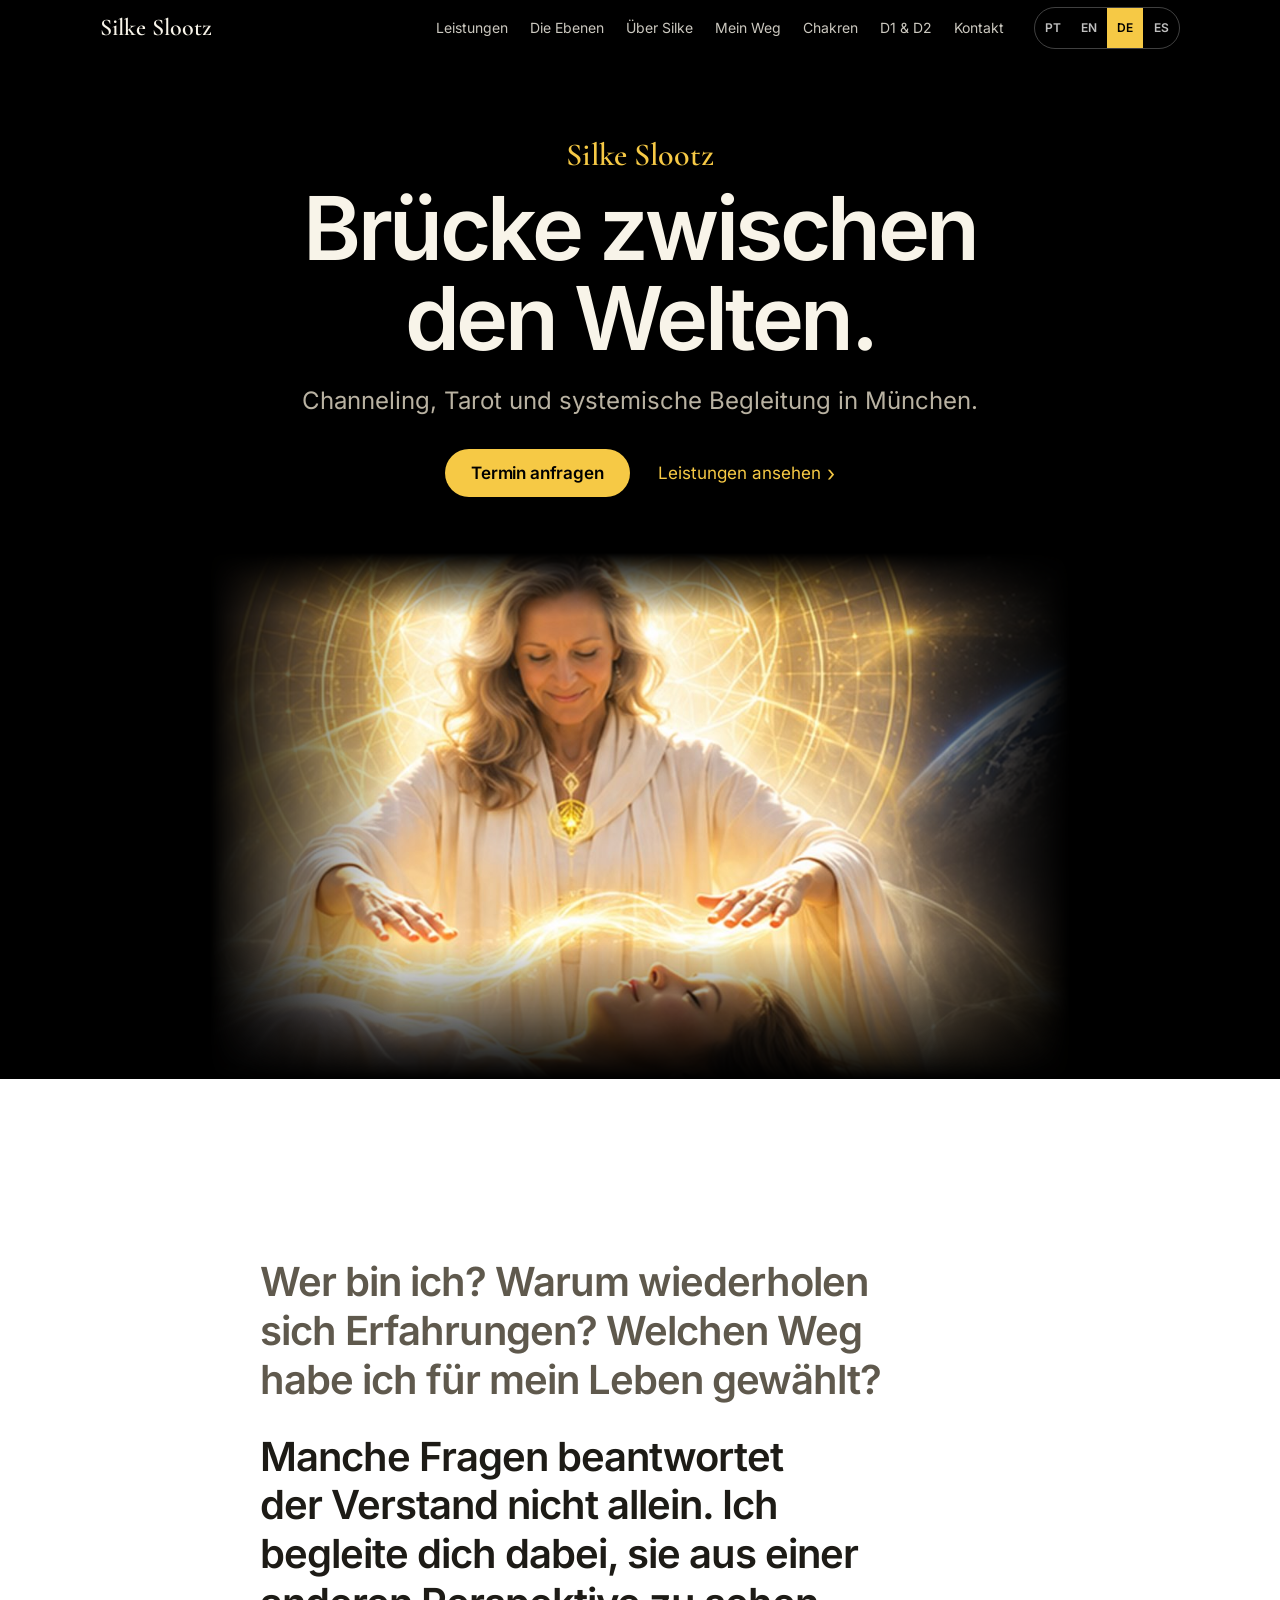
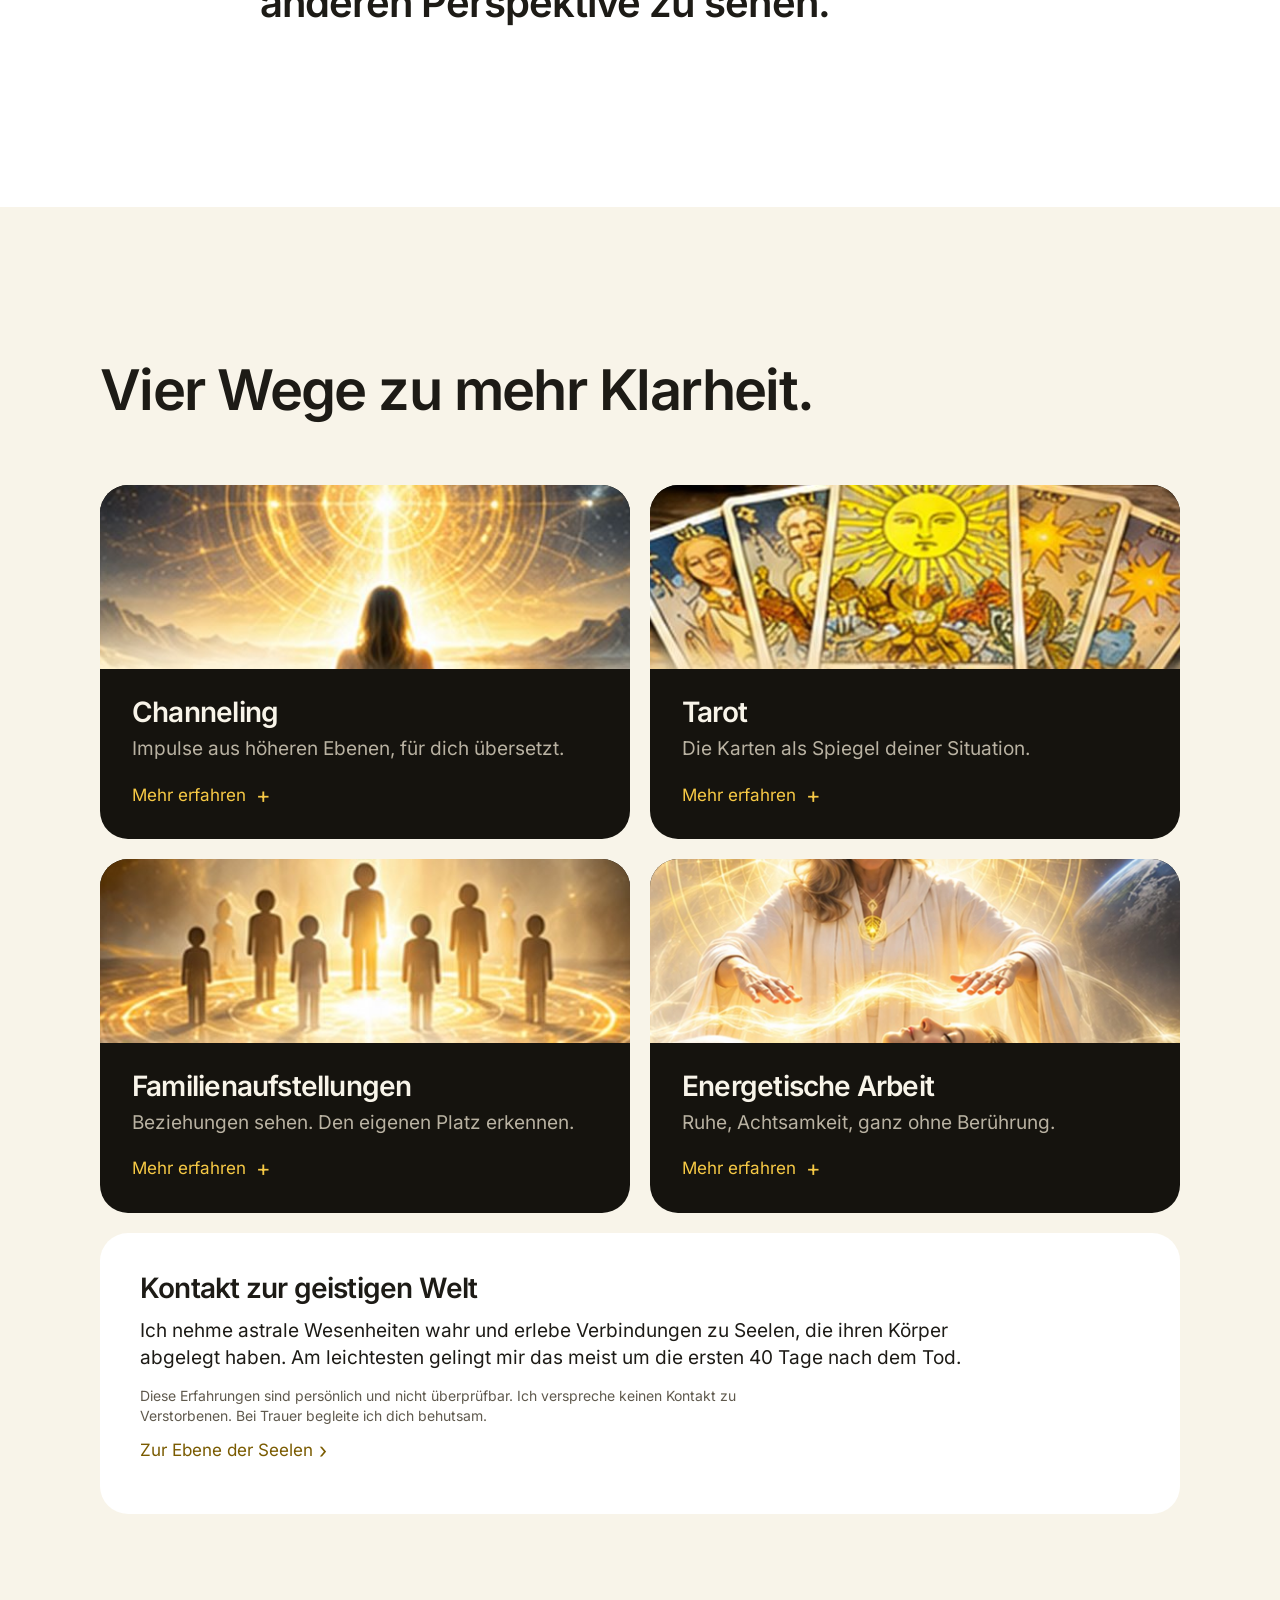
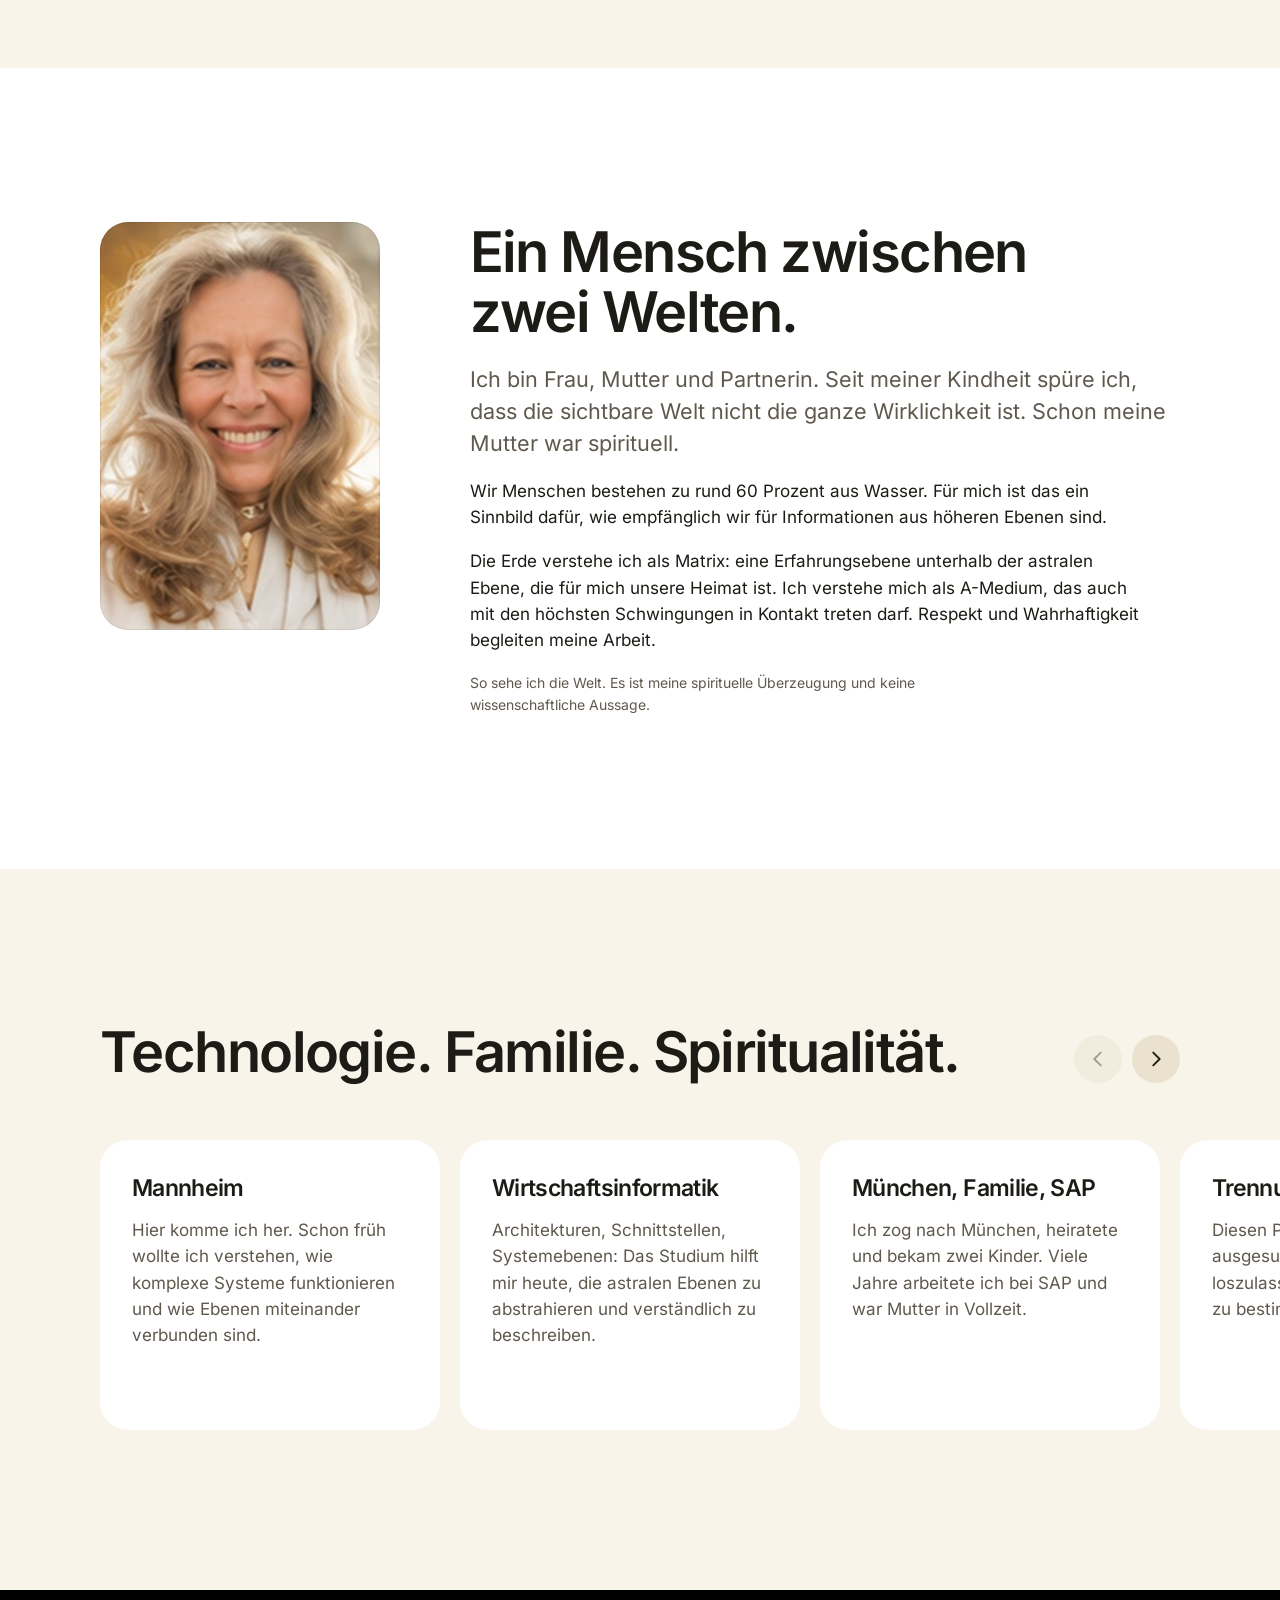
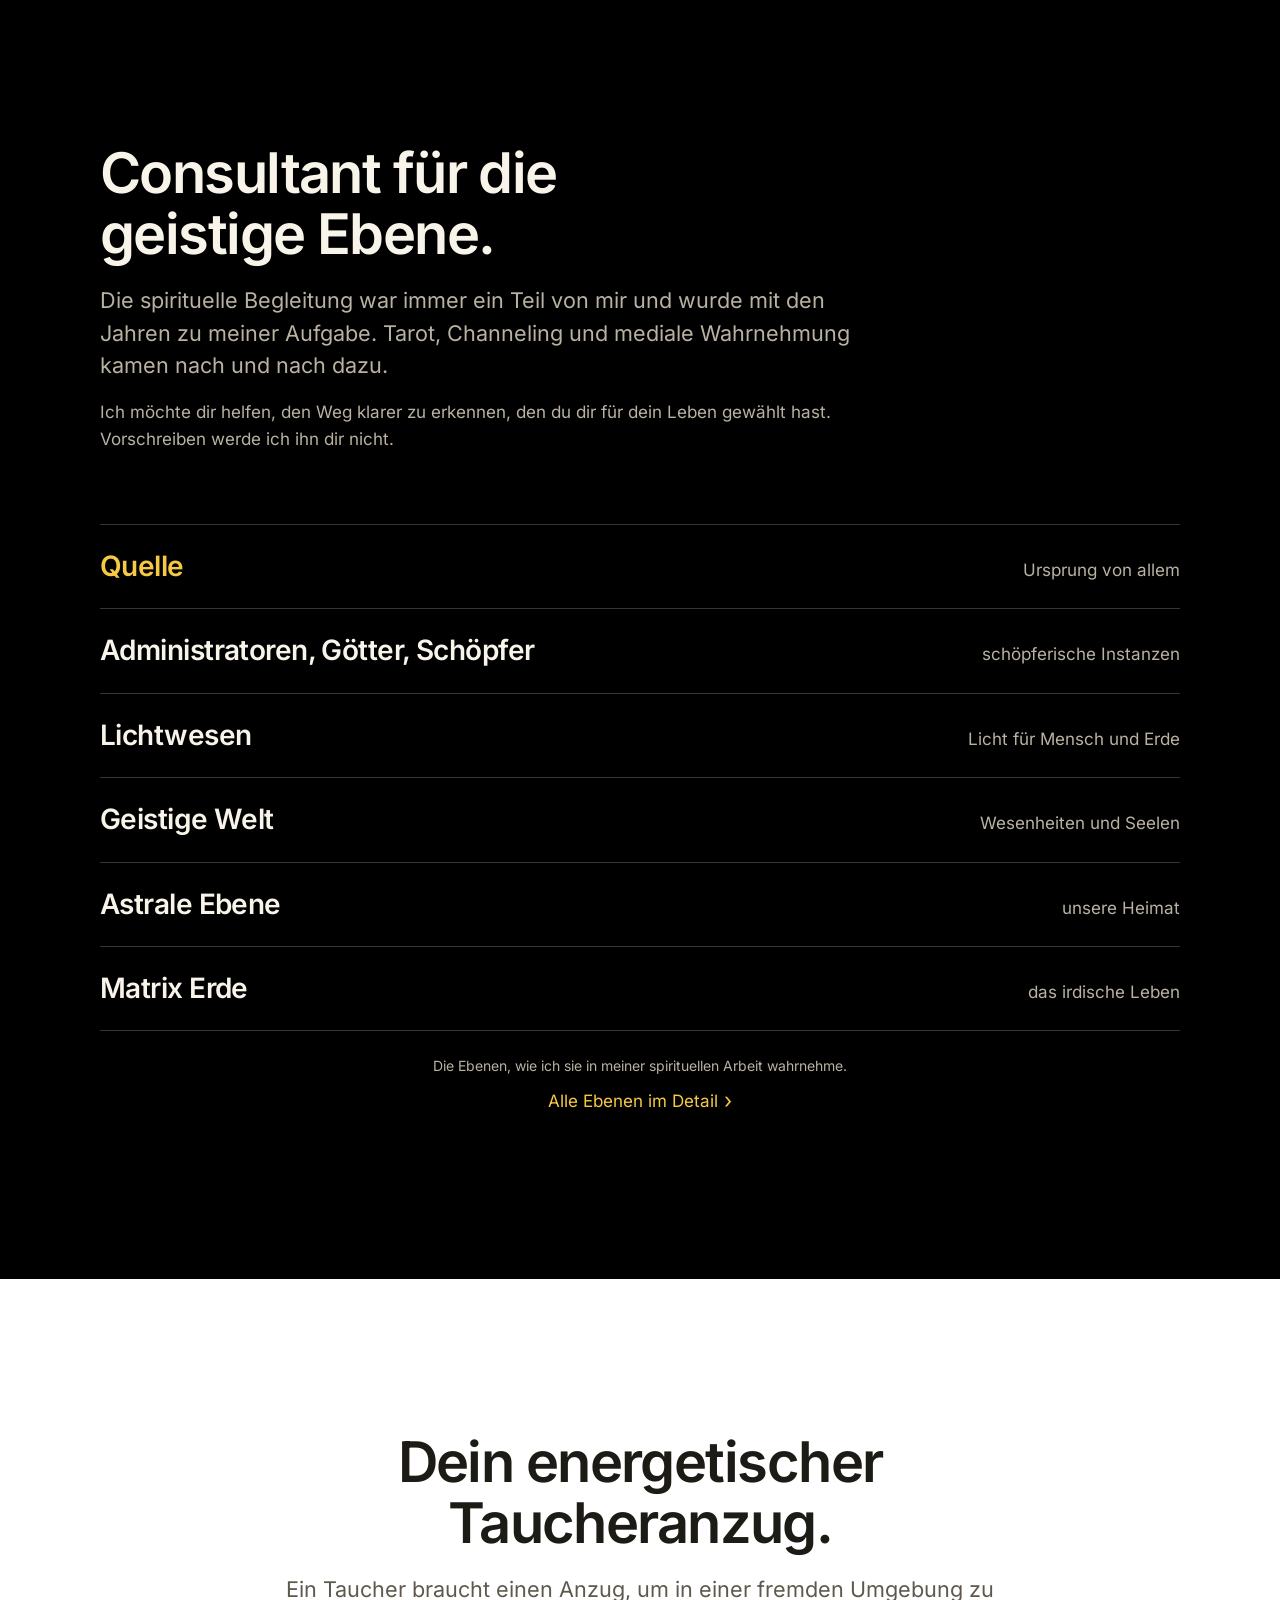
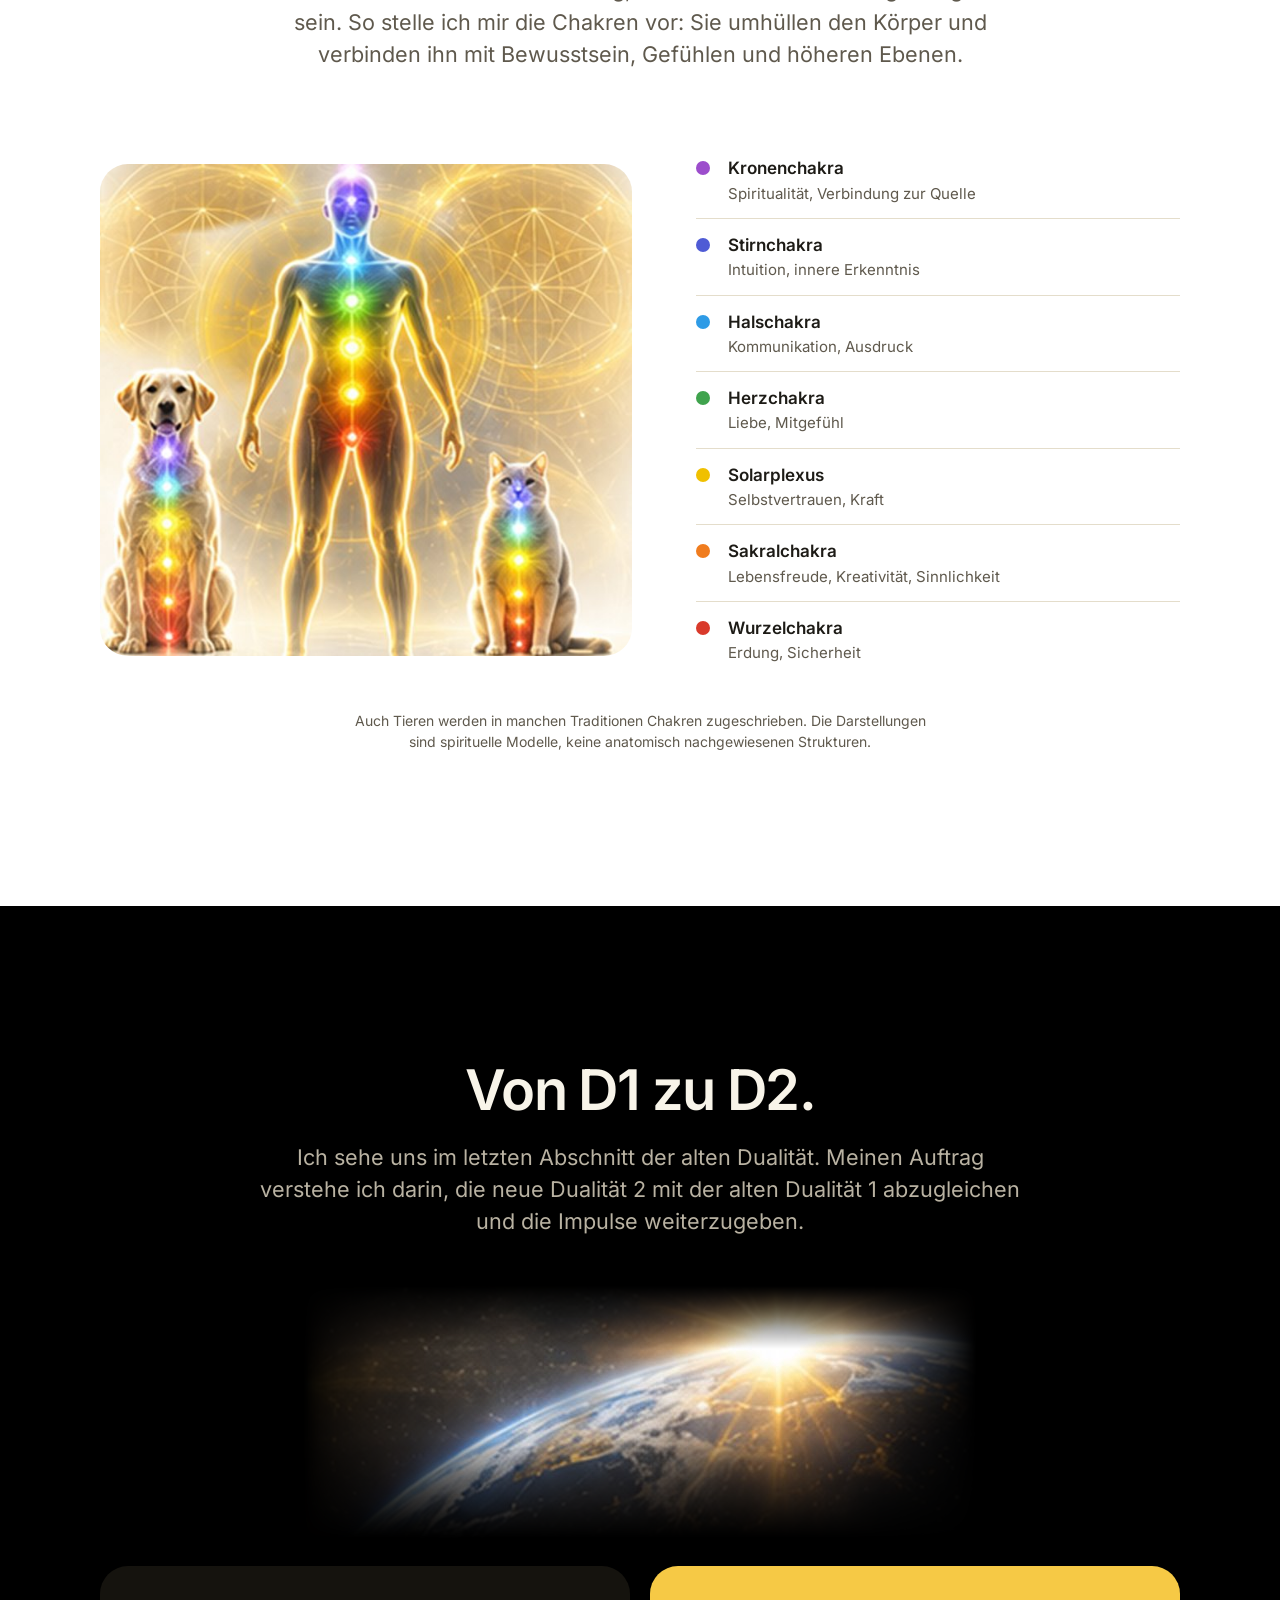
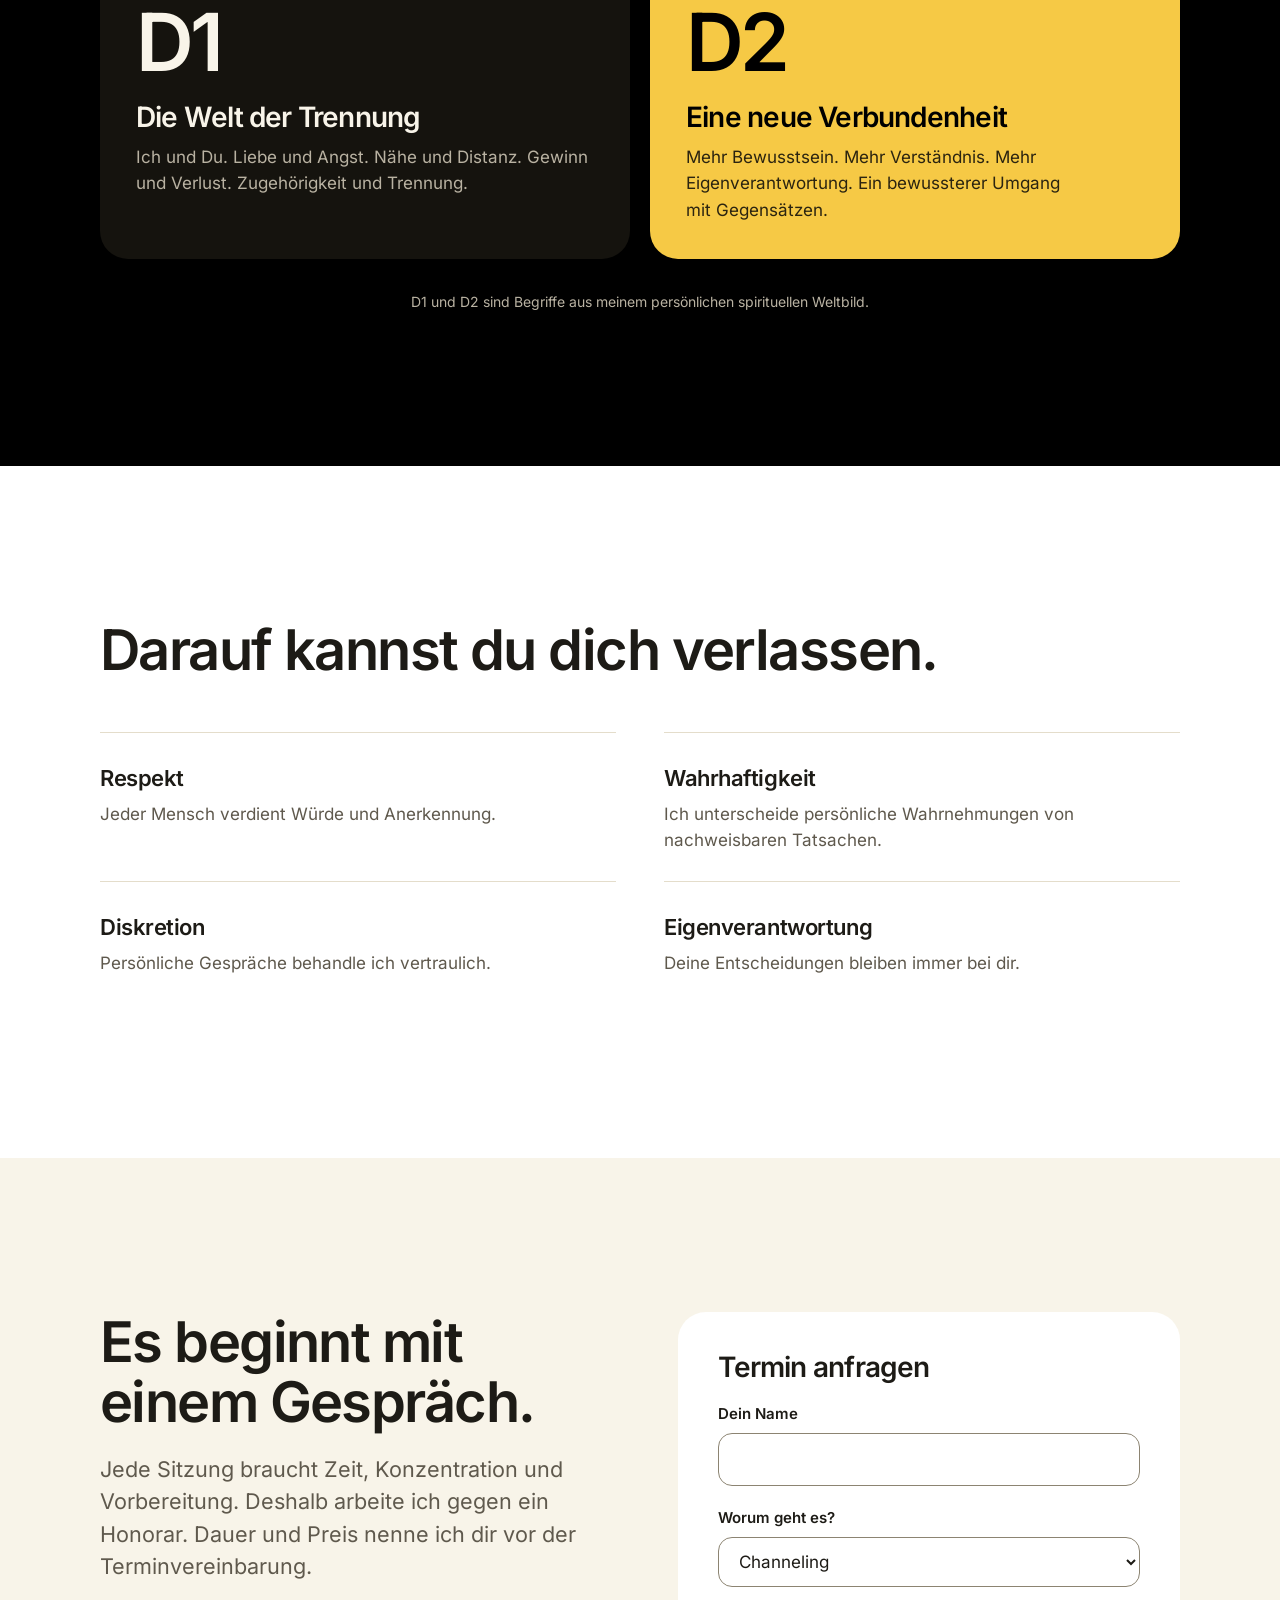
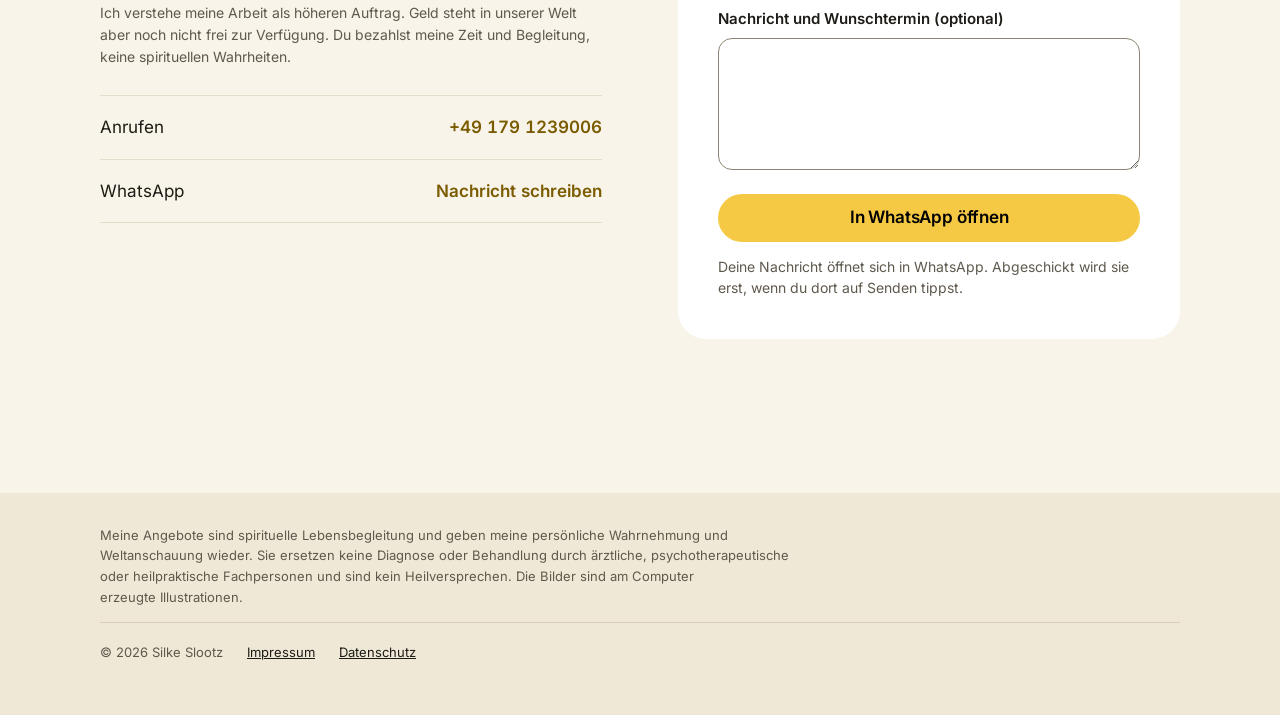
==== commit d44f884d: "Website im Apple-Stil, Seite 'Die Ebenen' und vier Sprachen - Startseite neu gestaltet, Befunde der " ====
--- a/index.html
+++ b/index.html
@@ -1,893 +1,273 @@
 <!doctype html>
-<html lang="de" data-lang="de">
+<html lang="de">
 <head>
 <meta charset="utf-8">
 <meta name="viewport" content="width=device-width, initial-scale=1">
-<title>Silke Slootz – Medium, Channeling, Tarot & systemische Begleitung in München</title>
-<meta name="description" content="Silke Slootz – Medium, Channel, Tarot und systemische Begleitung in München. Brücke zwischen den Welten: Botschaften, Orientierung und Klarheit für dein irdisches Leben.">
-<meta name="theme-color" content="#111111">
+<title>Silke Slootz – Channeling, Tarot und systemische Begleitung in München</title>
+<meta name="description" content="Silke Slootz begleitet dich in München mit Channeling, Tarot, Familienaufstellungen und energetischer Arbeit. Termin per Telefon oder WhatsApp.">
+<meta name="theme-color" content="#000000">
 <link rel="icon" href="favicon.svg" type="image/svg+xml">
 <meta property="og:type" content="website">
+<meta property="og:url" content="https://silke-slootz.vercel.app/">
 <meta property="og:title" content="Silke Slootz – Brücke zwischen den Welten">
-<meta property="og:description" content="Medium · Channeling · Tarot · Systemische Begleitung in München">
-<meta property="og:image" content="images/entwurf-hero.jpg">
-<link rel="preload" href="fonts/cormorant.woff2" as="font" type="font/woff2" crossorigin>
+<meta property="og:description" content="Channeling, Tarot und systemische Begleitung in München">
+<meta property="og:image" content="https://silke-slootz.vercel.app/images/energiearbeit.jpg">
 <link rel="preload" href="fonts/inter.woff2" as="font" type="font/woff2" crossorigin>
-<script type="application/ld+json">
-{
-  "@context": "https://schema.org",
-  "@type": "ProfessionalService",
-  "name": "Silke Slootz",
-  "description": "Medium, Channeling, Tarot und systemische Begleitung",
-  "telephone": "+491791239006",
-  "areaServed": "DE",
-  "address": { "@type": "PostalAddress", "addressLocality": "München", "addressCountry": "DE" }
-}
-</script>
-<style>
-/* ---------- Schriften (lokal gespeichert, keine Verbindung zu Google) ---------- */
-@font-face { font-family: "Cormorant"; src: url(fonts/cormorant.woff2) format("woff2"); font-weight: 300 700; font-style: normal; font-display: swap; }
-@font-face { font-family: "Cormorant"; src: url(fonts/cormorant-italic.woff2) format("woff2"); font-weight: 300 700; font-style: italic; font-display: swap; }
-@font-face { font-family: "Inter"; src: url(fonts/inter.woff2) format("woff2"); font-weight: 100 900; font-style: normal; font-display: swap; }
-
-/* ---------- Farben ---------- */
-:root {
-  --sun: #F6C945;
-  --gold: #D4AF37;
-  --gold-dark: #9C7A16;
-  --black: #111111;
-  --anthracite: #242424;
-  --cream: #FFF9E9;
-  --cream-2: #FDF1CC;
-  --white: #FFFFFF;
-  --text: #2A2620;
-  --muted: #6B6252;
-  --line: rgba(212, 175, 55, .35);
-  --serif: "Cormorant", Georgia, "Times New Roman", serif;
-  --sans: "Inter", system-ui, -apple-system, "Segoe UI", Roboto, sans-serif;
-  --radius: 14px;
-  --header-h: 76px;
-  --shadow: 0 10px 40px rgba(60, 44, 0, .12);
-}
-
-/* ---------- Sprache: nur die gewählte Sprache anzeigen ---------- */
-html[data-lang="de"] body [lang="en"],
-html[data-lang="en"] body [lang="de"] { display: none !important; }
-
-/* ---------- Grundlagen ---------- */
-*, *::before, *::after { box-sizing: border-box; }
-html { scroll-behavior: smooth; scroll-padding-top: calc(var(--header-h) + 8px); -webkit-text-size-adjust: 100%; }
-body { margin: 0; background: var(--cream); color: var(--text); font: 400 17px/1.7 var(--sans); }
-img, svg { max-width: 100%; display: block; }
-a { color: var(--gold-dark); }
-h1, h2, h3, h4 { font-family: var(--serif); font-weight: 600; line-height: 1.12; margin: 0 0 .5em; color: var(--black); }
-h2 { font-size: clamp(2rem, 4vw, 3rem); }
-h3 { font-size: clamp(1.5rem, 2.4vw, 1.9rem); }
-p { margin: 0 0 1em; }
-.wrap { width: min(1180px, 100% - 32px); margin-inline: auto; }
-.section { padding: clamp(64px, 9vw, 120px) 0; position: relative; }
-.eyebrow { font: 600 .78rem/1.4 var(--sans); letter-spacing: .28em; text-transform: uppercase; color: var(--gold-dark); margin-bottom: 14px; display: block; }
-.rule { width: 90px; height: 2px; background: linear-gradient(90deg, var(--gold), transparent); border: 0; margin: 22px 0 28px; }
-.center { text-align: center; }
-.center .rule { margin-inline: auto; background: linear-gradient(90deg, transparent, var(--gold), transparent); }
-.lead { font-family: var(--serif); font-size: clamp(1.35rem, 2.2vw, 1.7rem); line-height: 1.4; color: var(--anthracite); }
-.skip { position: absolute; left: -9999px; }
-.skip:focus { left: 16px; top: 16px; z-index: 999; background: var(--sun); color: var(--black); padding: 10px 16px; border-radius: 8px; }
-:focus-visible { outline: 3px solid var(--sun); outline-offset: 3px; }
-
-/* ---------- Schaltflächen ---------- */
-.btn { display: inline-flex; align-items: center; gap: 10px; padding: 14px 26px; border-radius: 999px; font: 600 .95rem/1.2 var(--sans); text-decoration: none; cursor: pointer; border: 2px solid transparent; transition: transform .2s, box-shadow .2s, background .2s, color .2s; }
-.btn svg { width: 18px; height: 18px; flex: none; }
-.btn-gold { background: var(--sun); color: var(--black); box-shadow: 0 6px 20px rgba(246, 201, 69, .45); }
-.btn-gold:hover { transform: translateY(-2px); box-shadow: 0 10px 28px rgba(246, 201, 69, .6); }
-.btn-outline { border-color: var(--black); color: var(--black); background: transparent; }
-.btn-outline:hover { background: var(--black); color: var(--sun); }
-.btn-dark { background: var(--black); color: var(--sun); }
-.btn-dark:hover { transform: translateY(-2px); }
-.btn-row { display: flex; flex-wrap: wrap; gap: 14px; margin-top: 30px; }
-
-/* ---------- Kopfzeile ---------- */
-.header { position: sticky; top: 0; z-index: 50; background: var(--black); border-bottom: 1px solid rgba(212, 175, 55, .3); }
-.header .wrap { height: var(--header-h); display: flex; align-items: center; gap: 24px; width: min(1400px, 100% - 32px); }
-.btn { white-space: nowrap; }
-.lang { flex: none; }
-.logo { display: flex; align-items: center; gap: 14px; text-decoration: none; color: var(--white); flex: none; }
-.logo svg { width: 50px; height: 50px; }
-.logo-name { font: 600 1.75rem/1 var(--serif); color: var(--white); letter-spacing: .01em; }
-.logo-sub { display: block; font: 500 .6rem/1 var(--sans); letter-spacing: .26em; color: var(--sun); margin-top: 6px; text-transform: uppercase; }
-.nav { margin-left: auto; display: flex; align-items: center; gap: 4px; }
-.nav a { color: #EDE6D2; text-decoration: none; font-size: .9rem; padding: 8px 11px; border-radius: 6px; position: relative; white-space: nowrap; }
-.nav a::after { content: ""; position: absolute; left: 11px; right: 11px; bottom: 2px; height: 2px; background: var(--sun); transform: scaleX(0); transition: transform .25s; }
-.nav a:hover, .nav a.active { color: var(--white); }
-.nav a:hover::after, .nav a.active::after { transform: scaleX(1); }
-.tools { display: flex; align-items: center; gap: 12px; }
-.lang { display: flex; border: 1px solid rgba(246, 201, 69, .5); border-radius: 999px; overflow: hidden; }
-.lang button { background: none; border: 0; color: #EDE6D2; font: 600 .75rem/1 var(--sans); padding: 8px 11px; cursor: pointer; letter-spacing: .08em; }
-.lang button[aria-pressed="true"] { background: var(--sun); color: var(--black); }
-.header .btn { padding: 10px 18px; font-size: .85rem; }
-.burger { display: none; background: none; border: 0; color: var(--sun); padding: 8px; cursor: pointer; }
-.burger svg { width: 28px; height: 28px; }
-
-@media (max-width: 1360px) {
-  .nav { position: fixed; inset: var(--header-h) 0 auto 0; background: var(--black); flex-direction: column; align-items: stretch; padding: 12px 16px 24px; gap: 0; border-bottom: 1px solid var(--line); transform: translateY(-120%); transition: transform .3s; z-index: -1; max-height: calc(100vh - var(--header-h)); overflow: auto; }
-  .nav.open { transform: none; }
-  .nav a { padding: 14px 8px; font-size: 1.05rem; border-bottom: 1px solid rgba(255, 255, 255, .07); }
-  .nav a::after { display: none; }
-  .burger { display: block; }
-  .tools { margin-left: auto; }
-}
-@media (max-width: 640px) {
-  :root { --header-h: 66px; }
-  .header .btn { display: none; }
-  .logo svg { width: 40px; height: 40px; }
-  .logo-name { font-size: 1.4rem; }
-  .logo-sub { font-size: .5rem; letter-spacing: .18em; }
-  .header .wrap { gap: 12px; }
-}
-
-/* ---------- Startbereich ---------- */
-.hero { position: relative; overflow: hidden; background: radial-gradient(ellipse at 75% 30%, #FFE9A3 0%, var(--cream) 55%), var(--cream); padding: clamp(48px, 7vw, 96px) 0 clamp(56px, 8vw, 110px); }
-.hero::before { content: ""; position: absolute; width: 900px; height: 900px; right: -260px; top: -300px; background: url("data:image/svg+xml,%3Csvg xmlns='http://www.w3.org/2000/svg' viewBox='0 0 200 200'%3E%3Cg fill='none' stroke='%23D4AF37' stroke-width='.4' opacity='.55'%3E%3Ccircle cx='100' cy='100' r='96'/%3E%3Ccircle cx='100' cy='100' r='30'/%3E%3Ccircle cx='100' cy='70' r='30'/%3E%3Ccircle cx='100' cy='130' r='30'/%3E%3Ccircle cx='74' cy='85' r='30'/%3E%3Ccircle cx='126' cy='85' r='30'/%3E%3Ccircle cx='74' cy='115' r='30'/%3E%3Ccircle cx='126' cy='115' r='30'/%3E%3Ccircle cx='100' cy='100' r='60'/%3E%3C/g%3E%3C/svg%3E") center/contain no-repeat; pointer-events: none; }
-.hero .wrap { display: grid; grid-template-columns: 1fr 1.05fr; gap: clamp(32px, 5vw, 72px); align-items: center; position: relative; }
-.hero h1 { font-size: clamp(3.2rem, 8vw, 6.2rem); margin-bottom: .1em; letter-spacing: -.01em; }
-.hero .roles { font: 500 clamp(.8rem, 1.4vw, 1.05rem)/1.8 var(--sans); letter-spacing: .3em; text-transform: uppercase; color: var(--anthracite); margin: 0; }
-.hero .tagline { font: italic 500 clamp(1.6rem, 3vw, 2.3rem)/1.25 var(--serif); color: var(--black); margin: 0 0 18px; }
-.hero p.q { color: var(--muted); max-width: 52ch; }
-.hero-figure { position: relative; margin: 0; }
-.hero-figure img { width: 100%; height: auto; border-radius: 20px; box-shadow: 0 30px 80px rgba(156, 122, 22, .35), 0 0 0 1px var(--line); }
-.hero-figure figcaption { position: absolute; left: -24px; bottom: -28px; max-width: 330px; background: var(--black); color: #F5EDD6; padding: 20px 24px; border-radius: 12px; font: italic 500 1.15rem/1.45 var(--serif); box-shadow: var(--shadow); border-left: 3px solid var(--sun); }
-@media (max-width: 900px) {
-  .hero .wrap { grid-template-columns: 1fr; }
-  .hero-figure { order: -1; }
-  .hero-figure figcaption { position: static; max-width: none; margin-top: -24px; margin-inline: 16px; position: relative; }
-}
-
-/* ---------- Einleitung ---------- */
-.intro { background: var(--black); color: #EDE6D2; text-align: center; }
-.intro h2 { color: var(--sun); }
-.intro p { max-width: 760px; margin-inline: auto; }
-.intro .lead { color: var(--white); }
-
-/* ---------- Über mich ---------- */
-.about-grid { display: grid; grid-template-columns: 280px 1fr 340px; gap: clamp(28px, 4vw, 56px); align-items: start; }
-.portrait { margin: 0; position: sticky; top: calc(var(--header-h) + 24px); }
-.portrait img { width: 100%; aspect-ratio: 3 / 4; object-fit: cover; border-radius: 160px 160px 16px 16px; box-shadow: var(--shadow); border: 3px solid var(--white); outline: 1px solid var(--gold); }
-.portrait figcaption { text-align: center; margin-top: 14px; font: italic 500 1.2rem var(--serif); color: var(--muted); }
-.facts { background: var(--white); border-radius: var(--radius); padding: 30px 28px; box-shadow: var(--shadow); border-top: 4px solid var(--sun); }
-.facts h3 { font-size: 1.6rem; }
-.facts ul { list-style: none; padding: 0; margin: 0; }
-.facts li { display: flex; gap: 14px; align-items: flex-start; padding: 12px 0; border-bottom: 1px solid #F1E7C8; font-size: .93rem; line-height: 1.45; }
-.facts li:last-child { border-bottom: 0; }
-.facts svg { width: 26px; height: 26px; flex: none; color: var(--gold-dark); }
-.callout { background: linear-gradient(135deg, #FFF3C4, #FFE48A); border-radius: var(--radius); padding: 22px 26px; margin-top: 26px; display: flex; gap: 16px; align-items: flex-start; border: 1px solid var(--line); }
-.callout svg { width: 34px; height: 34px; flex: none; color: var(--gold-dark); }
-.callout p { margin: 0; font-weight: 500; }
-@media (max-width: 1080px) {
-  .about-grid { grid-template-columns: 240px 1fr; }
-  .facts { grid-column: 1 / -1; }
-}
-@media (max-width: 720px) {
-  .about-grid { grid-template-columns: 1fr; }
-  .portrait { position: static; max-width: 260px; margin-inline: auto; }
-}
-
-/* ---------- Mein Weg (Zeitstrahl) ---------- */
-.way { background: linear-gradient(180deg, var(--white), var(--cream)); }
-.timeline { list-style: none; margin: 48px 0 0; padding: 0; position: relative; display: grid; gap: 0; }
-.timeline::before { content: ""; position: absolute; left: 27px; top: 10px; bottom: 10px; width: 2px; background: linear-gradient(var(--sun), var(--gold), transparent); }
-.timeline li { position: relative; padding: 0 0 40px 84px; }
-.timeline .dot { position: absolute; left: 0; top: 0; width: 56px; height: 56px; border-radius: 50%; background: var(--black); color: var(--sun); display: grid; place-items: center; box-shadow: 0 0 0 6px var(--cream); }
-.timeline .dot svg { width: 26px; height: 26px; }
-.timeline h3 { margin-bottom: .3em; padding-top: 10px; }
-.timeline p { max-width: 70ch; color: #3E382D; }
-
-/* ---------- Berufung (dunkel) ---------- */
-.calling { background: radial-gradient(ellipse at 20% 0%, #3A2E08 0%, var(--black) 60%); color: #E9E1C9; overflow: hidden; }
-.calling h2 { color: var(--white); }
-.calling .eyebrow { color: var(--sun); }
-.calling-grid { display: grid; grid-template-columns: 1.2fr 1fr; gap: clamp(32px, 5vw, 72px); align-items: center; }
-.levels { list-style: none; padding: 0; margin: 0; display: grid; gap: 10px; }
-.levels li { border: 1px solid rgba(246, 201, 69, .35); border-radius: 12px; padding: 14px 18px; display: flex; justify-content: space-between; align-items: center; gap: 12px; background: rgba(246, 201, 69, .04); }
-.levels li:nth-child(1) { margin-inline: 0; background: rgba(246, 201, 69, .22); color: var(--white); border-color: var(--sun); }
-.levels li:nth-child(2) { margin-inline: 12px; background: rgba(246, 201, 69, .14); }
-.levels li:nth-child(3) { margin-inline: 24px; background: rgba(246, 201, 69, .09); }
-.levels li:nth-child(4) { margin-inline: 36px; }
-.levels li:nth-child(5) { margin-inline: 48px; }
-.levels strong { font: 600 1.25rem var(--serif); color: var(--sun); }
-.levels span { font-size: .82rem; color: #BDB49A; text-align: right; }
-.levels-caption { font-size: .8rem; color: #9E9680; margin-top: 14px; text-align: center; }
-@media (max-width: 860px) { .calling-grid { grid-template-columns: 1fr; } }
-
-/* ---------- Leistungen ---------- */
-.services-grid { display: grid; grid-template-columns: repeat(2, 1fr); gap: 28px; margin-top: 48px; }
-.card { background: var(--white); border-radius: 18px; overflow: hidden; box-shadow: var(--shadow); display: flex; flex-direction: column; border: 1px solid #F3E6BD; }
-.card-visual { aspect-ratio: 16 / 9; background: radial-gradient(ellipse at 50% 30%, #3B2F0A, var(--black) 70%); position: relative; overflow: hidden; }
-.card-visual svg, .card-visual img { width: 100%; height: 100%; object-fit: cover; }
-.card-body { padding: 28px 30px 32px; display: flex; flex-direction: column; flex: 1; }
-.card-body h3 { margin-bottom: .15em; }
-.card-sub { font: italic 500 1.15rem/1.4 var(--serif); color: var(--gold-dark); margin-bottom: 14px; }
-.tags { display: flex; flex-wrap: wrap; gap: 8px; list-style: none; padding: 0; margin: 4px 0 18px; }
-.tags li { font-size: .78rem; background: var(--cream-2); color: #5A4A14; padding: 5px 12px; border-radius: 999px; }
-.note { font-size: .8rem; color: var(--muted); border-top: 1px solid #F1E7C8; padding-top: 14px; margin-top: auto; margin-bottom: 0; }
-@media (max-width: 820px) { .services-grid { grid-template-columns: 1fr; } }
-
-/* ---------- Medialität ---------- */
-.medium { background: linear-gradient(135deg, #FFF3C4 0%, var(--cream) 60%); }
-.medium-grid { display: grid; grid-template-columns: 1fr 1fr; gap: clamp(32px, 5vw, 64px); align-items: center; }
-.medium-box { background: var(--black); color: #EDE6D2; border-radius: 18px; padding: 36px; position: relative; overflow: hidden; }
-.medium-box::after { content: "40"; position: absolute; right: -10px; bottom: -60px; font: 600 220px/1 var(--serif); color: rgba(246, 201, 69, .12); pointer-events: none; }
-.medium-box h3 { color: var(--sun); }
-@media (max-width: 860px) { .medium-grid { grid-template-columns: 1fr; } }
-
-/* ---------- Chakren ---------- */
-.chakra-grid { display: grid; grid-template-columns: 1.1fr 1fr; gap: clamp(32px, 5vw, 64px); align-items: start; margin-top: 40px; }
-.chakra-list { list-style: none; padding: 0; margin: 24px 0 0; }
-.chakra-list li { display: grid; grid-template-columns: 22px 150px 1fr; gap: 14px; align-items: center; padding: 10px 0; border-bottom: 1px solid #F1E7C8; font-size: .95rem; }
-.chakra-list .c { width: 18px; height: 18px; border-radius: 50%; box-shadow: 0 0 12px currentColor; background: currentColor; }
-.chakra-list strong { font-weight: 600; }
-.chakra-list span { color: var(--muted); }
-.chakra-visuals { display: grid; grid-template-columns: 1fr 1fr; gap: 18px; }
-.chakra-visuals figure { margin: 0; background: radial-gradient(ellipse at 50% 30%, #3B2F0A, var(--black) 75%); border-radius: 18px; overflow: hidden; display: flex; flex-direction: column; }
-.chakra-visuals img { width: 100%; height: 100%; object-fit: cover; flex: 1; }
-.chakra-visuals figcaption { font-size: .8rem; color: #CFC6AB; padding: 12px 16px; text-align: center; }
-.chakra-visuals .suit { padding: 18px 10px 0; }
-@media (max-width: 960px) { .chakra-grid { grid-template-columns: 1fr; } }
-@media (max-width: 520px) {
-  .chakra-list li { grid-template-columns: 22px 1fr; }
-  .chakra-list span { grid-column: 2; margin-top: -8px; font-size: .88rem; }
-  .chakra-visuals { grid-template-columns: 1fr; }
-}
-
-/* ---------- Dualität ---------- */
-.duality { background: radial-gradient(ellipse at 85% 20%, #FFE38A 0%, #FFF5D6 40%, var(--cream) 70%); }
-.d-compare { display: grid; grid-template-columns: 1fr auto 1fr; gap: 22px; align-items: stretch; margin: 48px 0 40px; }
-.d-card { border-radius: 18px; padding: 32px; }
-.d-card.d1 { background: var(--anthracite); color: #D9D1BA; }
-.d-card.d1 h3 { color: var(--white); }
-.d-card.d2 { background: var(--white); box-shadow: var(--shadow); border: 2px solid var(--sun); }
-.d-badge { display: inline-block; font: 700 .75rem/1 var(--sans); letter-spacing: .2em; padding: 7px 12px; border-radius: 999px; margin-bottom: 14px; }
-.d1 .d-badge { background: #3A3A3A; color: var(--sun); }
-.d2 .d-badge { background: var(--sun); color: var(--black); }
-.d-card ul { padding-left: 1.1em; margin: 0; }
-.d-card li { margin-bottom: 4px; }
-.d-arrow { display: grid; place-items: center; color: var(--gold-dark); }
-.d-arrow svg { width: 56px; height: 56px; }
-.d-text { max-width: 820px; margin-inline: auto; }
-@media (max-width: 820px) {
-  .d-compare { grid-template-columns: 1fr; }
-  .d-arrow svg { transform: rotate(90deg); }
-}
-
-/* ---------- Werte ---------- */
-.values-grid { display: grid; grid-template-columns: repeat(4, 1fr); gap: 20px; margin-top: 44px; }
-.value { background: var(--white); border-radius: var(--radius); padding: 28px 24px; text-align: center; border: 1px solid #F3E6BD; }
-.value svg { width: 44px; height: 44px; margin: 0 auto 14px; color: var(--gold-dark); }
-.value h3 { font-size: 1.5rem; }
-.value p { font-size: .92rem; color: var(--muted); margin: 0; }
-@media (max-width: 900px) { .values-grid { grid-template-columns: repeat(2, 1fr); } }
-@media (max-width: 480px) { .values-grid { grid-template-columns: 1fr; } }
-
-/* ---------- Honorar ---------- */
-.fees { background: linear-gradient(135deg, var(--sun), #FBDD7A 50%, var(--gold)); color: var(--black); }
-.fees .eyebrow { color: #4A3B0A; }
-.fees p { max-width: 720px; margin-inline: auto; }
-.fees .btn-row { justify-content: center; }
-
-/* ---------- Kontakt ---------- */
-.contact-grid { display: grid; grid-template-columns: 1fr 1.1fr; gap: clamp(32px, 5vw, 64px); margin-top: 40px; }
-.contact-card { background: var(--black); color: #EDE6D2; border-radius: 18px; padding: 36px; }
-.contact-card h3 { color: var(--white); }
-.contact-line { display: flex; gap: 14px; align-items: center; padding: 14px 0; border-bottom: 1px solid rgba(255, 255, 255, .08); color: #EDE6D2; text-decoration: none; }
-.contact-line svg { width: 24px; height: 24px; color: var(--sun); flex: none; }
-.contact-line small { display: block; color: #9E9680; font-size: .75rem; letter-spacing: .1em; text-transform: uppercase; }
-a.contact-line:hover strong { color: var(--sun); }
-.contact-card .btn-row { flex-direction: column; }
-.contact-card .btn { justify-content: center; }
-.btn-wa { background: #25D366; color: #0B3D1E; }
-.btn-wa:hover { transform: translateY(-2px); }
-form.request { background: var(--white); border-radius: 18px; padding: 36px; box-shadow: var(--shadow); }
-.field { margin-bottom: 18px; }
-.field label { display: block; font-weight: 600; font-size: .88rem; margin-bottom: 6px; }
-.field input, .field select, .field textarea { width: 100%; font: inherit; font-size: 1rem; padding: 12px 14px; border-radius: 10px; border: 1px solid #E2D5AE; background: #FFFDF6; color: var(--text); }
-.field textarea { min-height: 120px; resize: vertical; }
-.field input:focus, .field select:focus, .field textarea:focus { outline: 2px solid var(--sun); border-color: var(--gold); }
-.form-hint { font-size: .8rem; color: var(--muted); margin: 14px 0 0; }
-@media (max-width: 860px) { .contact-grid { grid-template-columns: 1fr; } }
-
-/* ---------- Fußzeile ---------- */
-.footer { background: var(--black); color: #A9A08A; padding: 56px 0 110px; font-size: .88rem; }
-.footer-grid { display: grid; grid-template-columns: 1.2fr 1fr; gap: 40px; align-items: start; }
-.footer .logo { margin-bottom: 18px; }
-.footer nav { display: flex; flex-wrap: wrap; gap: 8px 22px; justify-content: flex-end; }
-.footer nav a { color: #EDE6D2; text-decoration: none; }
-.footer nav a:hover { color: var(--sun); }
-.disclaimer { border-top: 1px solid rgba(255, 255, 255, .08); margin-top: 32px; padding-top: 22px; font-size: .78rem; line-height: 1.6; }
-@media (max-width: 720px) { .footer-grid { grid-template-columns: 1fr; } .footer nav { justify-content: flex-start; } }
-
-/* ---------- Kontaktleiste unten ---------- */
-.dock { position: fixed; left: 0; right: 0; bottom: 0; z-index: 40; background: rgba(255, 249, 233, .96); backdrop-filter: blur(8px); border-top: 1px solid var(--line); box-shadow: 0 -6px 24px rgba(0, 0, 0, .06); }
-.dock .wrap { display: flex; align-items: center; justify-content: space-between; gap: 12px; height: 68px; }
-.dock a { display: flex; align-items: center; gap: 10px; color: var(--black); text-decoration: none; font-weight: 500; }
-.dock a svg { width: 22px; height: 22px; color: var(--gold-dark); flex: none; }
-.dock .sep { width: 1px; height: 28px; background: var(--line); }
-.dock .btn { padding: 11px 22px; }
-.dock .btn svg { color: var(--black); }
-@media (max-width: 760px) {
-  .dock .wrap { height: 62px; justify-content: space-around; }
-  .dock .sep, .dock .lbl { display: none; }
-  .dock a { flex-direction: column; gap: 2px; font-size: .7rem; }
-  .dock .btn { flex-direction: row; font-size: .82rem; padding: 10px 16px; }
-}
-
-/* ---------- Ruhige Einblend-Animation ---------- */
-.reveal { opacity: 0; transform: translateY(24px); transition: opacity .8s ease, transform .8s ease; }
-.reveal.in { opacity: 1; transform: none; }
-@media (prefers-reduced-motion: reduce) {
-  html { scroll-behavior: auto; }
-  .reveal { opacity: 1; transform: none; transition: none; }
-}
-.glow { animation: glow 6s ease-in-out infinite; transform-origin: center; }
-@keyframes glow { 50% { opacity: .55; } }
-@media (prefers-reduced-motion: reduce) { .glow { animation: none; } }
-</style>
+<link rel="stylesheet" href="styles.css">
+<script>document.documentElement.classList.add("js")</script>
+<script src="i18n.js" defer></script>
+<script src="app.js" defer></script>
 </head>
 <body>
-<a class="skip" href="#main"><span lang="de">Zum Inhalt springen</span><span lang="en">Skip to content</span></a>
-
-<!-- Symbole, die mehrfach verwendet werden -->
-<svg width="0" height="0" style="position:absolute" aria-hidden="true">
-  <symbol id="i-flower" viewBox="0 0 64 64"><g fill="none" stroke="currentColor" stroke-width="1.6"><circle cx="32" cy="32" r="29"/><circle cx="32" cy="32" r="10"/><circle cx="32" cy="22" r="10"/><circle cx="32" cy="42" r="10"/><circle cx="23.3" cy="27" r="10"/><circle cx="40.7" cy="27" r="10"/><circle cx="23.3" cy="37" r="10"/><circle cx="40.7" cy="37" r="10"/></g></symbol>
-  <symbol id="i-phone" viewBox="0 0 24 24"><path fill="none" stroke="currentColor" stroke-width="1.8" stroke-linecap="round" stroke-linejoin="round" d="M22 16.9v3a2 2 0 0 1-2.2 2 19.8 19.8 0 0 1-8.6-3.1 19.5 19.5 0 0 1-6-6A19.8 19.8 0 0 1 2.1 4.2 2 2 0 0 1 4.1 2h3a2 2 0 0 1 2 1.7c.1 1 .4 1.9.7 2.8a2 2 0 0 1-.5 2.1L8 9.9a16 16 0 0 0 6 6l1.3-1.3a2 2 0 0 1 2.1-.4c.9.3 1.8.6 2.8.7a2 2 0 0 1 1.7 2z"/></symbol>
-  <symbol id="i-wa" viewBox="0 0 24 24"><path fill="currentColor" d="M12 2a10 10 0 0 0-8.6 15.1L2 22l5-1.3A10 10 0 1 0 12 2zm0 18.2c-1.6 0-3.1-.4-4.4-1.2l-.3-.2-3 .8.8-2.9-.2-.3A8.2 8.2 0 1 1 12 20.2zm4.5-6.1c-.2-.1-1.5-.7-1.7-.8-.2-.1-.4-.1-.6.1l-.8 1c-.1.2-.3.2-.5.1a6.7 6.7 0 0 1-3.3-2.9c-.2-.4.2-.4.7-1.3.1-.2 0-.3 0-.4l-.8-1.8c-.2-.5-.4-.4-.6-.4h-.5a1 1 0 0 0-.7.3 3 3 0 0 0-.9 2.2c0 1.3.9 2.5 1 2.7.1.2 1.8 2.8 4.4 3.9 1.6.7 2.3.8 3.1.6.5-.1 1.5-.6 1.7-1.2.2-.6.2-1.1.2-1.2-.1-.1-.3-.2-.5-.3z"/></symbol>
-  <symbol id="i-cal" viewBox="0 0 24 24"><g fill="none" stroke="currentColor" stroke-width="1.8" stroke-linecap="round"><rect x="3" y="4.5" width="18" height="16.5" rx="2"/><path d="M3 9.5h18M8 2.5v4M16 2.5v4M7.5 13.5h2M11 13.5h2M14.5 13.5h2M7.5 17h2M11 17h2"/></g></symbol>
-  <symbol id="i-arrow" viewBox="0 0 24 24"><path fill="none" stroke="currentColor" stroke-width="2" stroke-linecap="round" stroke-linejoin="round" d="M4 12h15M13 6l6 6-6 6"/></symbol>
-  <symbol id="i-pin" viewBox="0 0 24 24"><g fill="none" stroke="currentColor" stroke-width="1.8"><path d="M12 22s7-6.2 7-12a7 7 0 0 0-14 0c0 5.8 7 12 7 12z"/><circle cx="12" cy="10" r="2.6"/></g></symbol>
-  <symbol id="i-lotus" viewBox="0 0 48 48"><g fill="none" stroke="currentColor" stroke-width="1.8" stroke-linejoin="round"><path d="M24 10c5 5 6 12 0 22-6-10-5-17 0-22z"/><path d="M24 32c-4-8-11-13-18-12 1 8 8 13 18 12z"/><path d="M24 32c4-8 11-13 18-12-1 8-8 13-18 12z"/><path d="M8 37h32"/></g></symbol>
-</svg>
+<a class="skip" href="#main" data-i18n="skip">Zum Inhalt springen</a>
 
 <header class="header">
-  <div class="wrap">
-    <a class="logo" href="#start" aria-label="Silke Slootz – Startseite">
-      <svg style="color:var(--sun)"><use href="#i-flower"/></svg>
-      <span><span class="logo-name">Silke Slootz</span><span class="logo-sub">Medium · Channel · Tarot · Systemik</span></span>
-    </a>
-    <nav class="nav" id="nav" aria-label="Hauptnavigation">
-      <a href="#start"><span lang="de">Start</span><span lang="en">Home</span></a>
-      <a href="#ueber"><span lang="de">Über Silke</span><span lang="en">About Silke</span></a>
-      <a href="#weg"><span lang="de">Mein Weg</span><span lang="en">My Journey</span></a>
-      <a href="#leistungen"><span lang="de">Leistungen</span><span lang="en">Services</span></a>
-      <a href="#chakren"><span lang="de">Chakren</span><span lang="en">Chakras</span></a>
-      <a href="#dualitaet">D1 &amp; D2</a>
-      <a href="#kontakt"><span lang="de">Kontakt</span><span lang="en">Contact</span></a>
+  <div class="bar">
+    <a class="brand" href="#start">Silke Slootz</a>
+    <nav class="nav" id="nav" aria-label="Hauptnavigation" data-i18n-attr="aria-label:nav.label">
+      <a href="#leistungen" data-i18n="nav.services">Leistungen</a>
+      <a href="index2.html" data-i18n="nav.levels">Die Ebenen</a>
+      <a href="#ueber" data-i18n="nav.about">Über Silke</a>
+      <a href="#weg" data-i18n="nav.way">Mein Weg</a>
+      <a href="#chakren" data-i18n="nav.chakras">Chakren</a>
+      <a href="#dualitaet" data-i18n="nav.duality">D1 &amp; D2</a>
+      <a href="#kontakt" data-i18n="nav.contact">Kontakt</a>
     </nav>
-    <div class="tools">
-      <div class="lang" role="group" aria-label="Sprache / Language">
-        <button type="button" data-set-lang="de" aria-pressed="true">DE</button>
-        <button type="button" data-set-lang="en" aria-pressed="false">EN</button>
-      </div>
-      <a class="btn btn-gold" href="#kontakt"><svg><use href="#i-cal"/></svg><span lang="de">Termin anfragen</span><span lang="en">Request an Appointment</span></a>
-      <button class="burger" type="button" aria-controls="nav" aria-expanded="false" aria-label="Menü öffnen">
-        <svg viewBox="0 0 24 24"><path fill="none" stroke="currentColor" stroke-width="2" stroke-linecap="round" d="M4 7h16M4 12h16M4 17h16"/></svg>
-      </button>
+    <div class="right">
+      <div class="lang" role="group" aria-label="Sprache wählen" data-i18n-attr="aria-label:lang.label">
+        <button type="button" data-lang="pt" lang="pt" aria-label="PT, Português">PT</button>
+        <button type="button" data-lang="en" lang="en" aria-label="EN, English">EN</button>
+        <button type="button" data-lang="de" lang="de" aria-label="DE, Deutsch">DE</button>
+        <button type="button" data-lang="es" lang="es" aria-label="ES, Español">ES</button>
+      </div>
+      <button class="burger" type="button" aria-controls="nav" aria-expanded="false" aria-label="Menü" data-i18n-attr="aria-label:nav.menu"><span></span><span></span></button>
     </div>
   </div>
 </header>
 
-<main id="main">
-
-<!-- ================= START ================= -->
+<main id="main" tabindex="-1">
+
 <section class="hero" id="start">
   <div class="wrap">
+    <p class="hero-name">Silke Slootz</p>
+    <h1 data-i18n="hero.h">Brücke zwischen den Welten.</h1>
+    <p class="hero-sub" data-i18n="hero.p">Channeling, Tarot und systemische Begleitung in München.</p>
+    <div class="cta">
+      <a class="btn" href="#kontakt" data-i18n="cta.book">Termin anfragen</a>
+      <a class="more on-dark" href="#leistungen" data-i18n="cta.services">Leistungen ansehen</a>
+    </div>
+  </div>
+  <img class="hero-img" src="images/energiearbeit.jpg" width="1106" height="676" fetchpriority="high"
+       alt="Silke Slootz in weißer Kleidung hält die Hände über eine liegende Person (Illustration)" data-i18n-attr="alt:hero.alt">
+</section>
+
+<section class="statement">
+  <div class="wrap narrow reveal">
+    <p data-i18n="st.p1">Wer bin ich? Warum wiederholen sich Erfahrungen? Welchen Weg habe ich für mein Leben gewählt?</p>
+    <p class="strong" data-i18n="st.p2">Manche Fragen beantwortet der Verstand nicht allein. Ich begleite dich dabei, sie aus einer anderen Perspektive zu sehen.</p>
+  </div>
+</section>
+
+<section class="section paper-2" id="leistungen">
+  <div class="wrap">
+    <h2 class="reveal" data-i18n="sv.h">Vier Wege zu mehr Klarheit.</h2>
+    <div class="bento">
+
+      <article class="tile dark reveal">
+        <img src="images/channeling.jpg" width="720" height="188" loading="lazy" alt="Frau blickt auf ein goldenes Licht am Horizont (Illustration)" data-i18n-attr="alt:ch.alt">
+        <div class="tile-body">
+          <h3 data-i18n="ch.h">Channeling</h3>
+          <p data-i18n="ch.p">Impulse aus höheren Ebenen, für dich übersetzt.</p>
+          <details><summary data-i18n="more">Mehr erfahren</summary>
+            <p data-i18n="ch.d1">Ich verbinde mich mit höheren Energien und wirke wie ein Kanal. Was ich empfange, sind innere Bilder, Worte und Empfindungen. Ich gebe sie dir als Anregung weiter.</p>
+            <p data-i18n="ch.d2">Themen: Lebensfragen, Partnerschaft, wiederkehrende Muster, berufliche und private Veränderungen, Sinnfragen, Trauer und Verlust.</p>
+          </details>
+        </div>
+      </article>
+
+      <article class="tile dark reveal">
+        <img src="images/tarot.jpg" width="696" height="188" loading="lazy" alt="Aufgefächerte Tarotkarten auf einem Holztisch (Illustration)" data-i18n-attr="alt:ta.alt">
+        <div class="tile-body">
+          <h3 data-i18n="ta.h">Tarot</h3>
+          <p data-i18n="ta.p">Die Karten als Spiegel deiner Situation.</p>
+          <details><summary data-i18n="more">Mehr erfahren</summary>
+            <p data-i18n="ta.d1">Die Symbolik der Karten hilft, Gedanken zu ordnen und Wünsche oder Konflikte bewusster wahrzunehmen. Themen sind Beziehungen, Entscheidungen, Neuanfänge und deine persönliche Entwicklung.</p>
+            <p data-i18n="ta.d2">Die Karten garantieren keine Vorhersagen. Deine Entscheidungen triffst du selbst.</p>
+          </details>
+        </div>
+      </article>
+
+      <article class="tile dark reveal">
+        <img src="images/familienaufstellung.jpg" width="720" height="188" loading="lazy" alt="Figuren im Kreis, durch Lichtlinien verbunden (Illustration)" data-i18n-attr="alt:fa.alt">
+        <div class="tile-body">
+          <h3 data-i18n="fa.h">Familienaufstellungen</h3>
+          <p data-i18n="fa.p">Beziehungen sehen. Den eigenen Platz erkennen.</p>
+          <details><summary data-i18n="more">Mehr erfahren</summary>
+            <p data-i18n="fa.d1">Manche Muster begleiten Familien über Jahre. Die systemisch orientierte Aufstellungsarbeit macht Rollen und Beziehungen sichtbar, damit neue Perspektiven entstehen können.</p>
+          </details>
+        </div>
+      </article>
+
+      <article class="tile dark reveal">
+        <img class="focus-hands" src="images/energiearbeit.jpg" width="1106" height="676" loading="lazy" alt="Hände über einer ruhenden Person (Illustration)" data-i18n-attr="alt:en.alt">
+        <div class="tile-body">
+          <h3 data-i18n="en.h">Energetische Arbeit</h3>
+          <p data-i18n="en.p">Ruhe, Achtsamkeit, ganz ohne Berührung.</p>
+          <details><summary data-i18n="more">Mehr erfahren</summary>
+            <p data-i18n="en.d1">Du liegst bekleidet auf einer Liege. Ich halte meine Hände über Gesicht und Körper, ohne dich zu berühren. Das kann Entspannung und Selbstreflexion unterstützen.</p>
+            <p data-i18n="en.d2">Die Sitzung ist kein medizinisches Verfahren und verspricht keine Heilung.</p>
+          </details>
+        </div>
+      </article>
+
+      <article class="tile wide reveal" id="medialitaet">
+        <div class="tile-body">
+          <h3 data-i18n="me.h">Kontakt zur geistigen Welt</h3>
+          <p data-i18n="me.p">Ich nehme astrale Wesenheiten wahr und erlebe Verbindungen zu Seelen, die ihren Körper abgelegt haben. Am leichtesten gelingt mir das meist um die ersten 40 Tage nach dem Tod.</p>
+          <p class="small" data-i18n="me.s">Diese Erfahrungen sind persönlich und nicht überprüfbar. Ich verspreche keinen Kontakt zu Verstorbenen. Bei Trauer begleite ich dich behutsam.</p>
+          <a class="more" href="index2.html#seelen" data-i18n="me.more">Zur Ebene der Seelen</a>
+        </div>
+      </article>
+    </div>
+  </div>
+</section>
+
+<section class="section" id="ueber">
+  <div class="wrap about">
+    <img class="portrait reveal" src="images/portrait.jpg" width="326" height="476" loading="lazy" alt="Porträt von Silke Slootz" data-i18n-attr="alt:ab.alt">
     <div class="reveal">
-      <h1>Silke Slootz</h1>
-      <p class="roles" lang="de">Channel · Medium · Tarot<br>Systemische Begleitung</p>
-      <p class="roles" lang="en">Channel · Medium · Tarot<br>Systemic Guidance</p>
-      <hr class="rule">
-      <p class="tagline" lang="de">Brücke zwischen den Welten – Botschaften, Orientierung und Klarheit für dein irdisches Leben.</p>
-      <p class="tagline" lang="en">A bridge between worlds – messages, orientation and clarity for your earthly life.</p>
-      <p class="q" lang="de">Manchmal beginnt ein neuer Lebensabschnitt mit einer Frage, auf die der Verstand allein keine Antwort findet: Wer bin ich? Warum begegnen mir bestimmte Menschen? Weshalb wiederholen sich Erfahrungen? Und welchen Weg habe ich für mein Leben gewählt?</p>
-      <p class="q" lang="en">Sometimes a new chapter in life begins with a question that reason alone cannot answer: Who am I? Why do certain people enter my life? Why do some experiences keep repeating? And which path have I chosen for this life?</p>
-      <div class="btn-row">
-        <a class="btn btn-dark" href="#leistungen"><span lang="de">Meine Leistungen entdecken</span><span lang="en">Explore my services</span><svg><use href="#i-arrow"/></svg></a>
-        <a class="btn btn-outline" href="#kontakt"><svg><use href="#i-cal"/></svg><span lang="de">Persönlichen Termin anfragen</span><span lang="en">Request a personal appointment</span></a>
-      </div>
-    </div>
-    <figure class="hero-figure reveal">
-      <img src="images/entwurf-hero.jpg" width="525" height="340" fetchpriority="high"
-           alt="Silke Slootz in weißer Kleidung hält ihre Hände über eine ruhende Person auf einer Liege – energetische Sitzung"
-           data-alt-en="Silke Slootz dressed in white holding her hands above a person resting on a couch – energy session">
-      <figcaption>
-        <span lang="de">„Alles ist verbunden – Körper, Seele, Bewusstsein und die höheren Ebenen. Ich darf diese Verbindung sichtbar machen.“</span>
-        <span lang="en">“Everything is connected – body, soul, consciousness and the higher levels. I am allowed to make this connection visible.”</span>
-      </figcaption>
-    </figure>
-  </div>
-</section>
-
-<!-- ================= EINLEITUNG ================= -->
-<section class="section intro">
-  <div class="wrap reveal">
-    <svg style="width:56px;height:56px;margin:0 auto 18px;color:var(--sun)" class="glow" aria-hidden="true"><use href="#i-flower"/></svg>
-    <h2 lang="de">Ich bin Silke Slootz.</h2>
-    <h2 lang="en">My name is Silke Slootz.</h2>
-    <p class="lead" lang="de">Ich bin ein sehr spiritueller Mensch, verbunden mit hohen Energien – und ich nutze viele Kanäle, um ihre Botschaften hier auf der Erde sichtbar zu machen.</p>
-    <p class="lead" lang="en">I am a deeply spiritual person, connected with high energies – and I use many channels to make their messages visible here on Earth.</p>
-    <p lang="de">Ich begleite Menschen dabei, neue Perspektiven auf ihre Erfahrungen, Beziehungen und Lebensentscheidungen zu gewinnen. Meine Arbeit verbindet intuitive und mediale Wahrnehmung, langjährige Lebenserfahrung und einen analytisch geschulten Blick auf die Welt. Ich verstehe mich als Brücke zwischen dem menschlichen Alltag und den Ebenen, mit denen ich verbunden bin.</p>
-    <p lang="en">I accompany people in gaining new perspectives on their experiences, relationships and life decisions. My work combines intuitive and mediumistic perception, many years of life experience and an analytically trained view of the world. I see myself as a bridge between everyday human life and the levels I am connected with.</p>
-  </div>
-</section>
-
-<!-- ================= ÜBER MICH ================= -->
-<section class="section" id="ueber">
-  <div class="wrap about-grid">
-    <figure class="portrait reveal">
-      <img src="images/entwurf-portrait.jpg" width="166" height="242" loading="lazy"
-           alt="Porträt von Silke Slootz" data-alt-en="Portrait of Silke Slootz">
-      <figcaption>Silke Slootz</figcaption>
-    </figure>
-
+      <h2 data-i18n="ab.h">Ein Mensch zwischen zwei Welten.</h2>
+      <p class="lead" data-i18n="ab.p1">Ich bin Frau, Mutter und Partnerin. Seit meiner Kindheit spüre ich, dass die sichtbare Welt nicht die ganze Wirklichkeit ist. Schon meine Mutter war spirituell.</p>
+      <p data-i18n="ab.p2">Wir Menschen bestehen zu rund 60 Prozent aus Wasser. Für mich ist das ein Sinnbild dafür, wie empfänglich wir für Informationen aus höheren Ebenen sind.</p>
+      <p data-i18n="ab.p3">Die Erde verstehe ich als Matrix: eine Erfahrungsebene unterhalb der astralen Ebene, die für mich unsere Heimat ist. Ich verstehe mich als A-Medium, das auch mit den höchsten Schwingungen in Kontakt treten darf. Respekt und Wahrhaftigkeit begleiten meine Arbeit.</p>
+      <p class="small" data-i18n="ab.s">So sehe ich die Welt. Es ist meine spirituelle Überzeugung und keine wissenschaftliche Aussage.</p>
+    </div>
+  </div>
+</section>
+
+<section class="section paper-2" id="weg">
+  <div class="wrap gallery-head">
+    <h2 class="reveal" data-i18n="wy.h">Technologie. Familie. Spiritualität.</h2>
+    <div class="arrows">
+      <button type="button" data-scroll="-1" aria-label="Zurück" data-i18n-attr="aria-label:prev"><svg viewBox="0 0 24 24" aria-hidden="true"><path d="M15 5l-7 7 7 7"/></svg></button>
+      <button type="button" data-scroll="1" aria-label="Weiter" data-i18n-attr="aria-label:next"><svg viewBox="0 0 24 24" aria-hidden="true"><path d="M9 5l7 7-7 7"/></svg></button>
+    </div>
+  </div>
+  <ol class="gallery" id="gallery" tabindex="0" aria-label="Mein Weg in fünf Stationen" data-i18n-attr="aria-label:wy.label">
+    <li><h3 data-i18n="w1.h">Mannheim</h3><p data-i18n="w1.p">Hier komme ich her. Schon früh wollte ich verstehen, wie komplexe Systeme funktionieren und wie Ebenen miteinander verbunden sind.</p></li>
+    <li><h3 data-i18n="w2.h">Wirtschaftsinformatik</h3><p data-i18n="w2.p">Architekturen, Schnittstellen, Systemebenen: Das Studium hilft mir heute, die astralen Ebenen zu abstrahieren und verständlich zu beschreiben.</p></li>
+    <li><h3 data-i18n="w3.h">München, Familie, SAP</h3><p data-i18n="w3.p">Ich zog nach München, heiratete und bekam zwei Kinder. Viele Jahre arbeitete ich bei SAP und war Mutter in Vollzeit.</p></li>
+    <li><h3 data-i18n="w4.h">Trennung</h3><p data-i18n="w4.p">Diesen Prozess habe ich mir nicht ausgesucht. Ich lernte, Vertrautes loszulassen und meinen Weg neu zu bestimmen.</p></li>
+    <li><h3 data-i18n="w5.h">Heute</h3><p data-i18n="w5.p">Ich lebe in München, habe einen Partner aus Wien und arbeite wieder in einer Softwarefirma. Beide Welten gehören für mich zusammen.</p></li>
+  </ol>
+</section>
+
+<section class="section stage" id="berufung">
+  <div class="wrap">
+    <div class="narrow reveal">
+      <h2 data-i18n="ca.h">Consultant für die geistige Ebene.</h2>
+      <p class="lead" data-i18n="ca.p1">Die spirituelle Begleitung war immer ein Teil von mir und wurde mit den Jahren zu meiner Aufgabe. Tarot, Channeling und mediale Wahrnehmung kamen nach und nach dazu.</p>
+      <p data-i18n="ca.p2">Ich möchte dir helfen, den Weg klarer zu erkennen, den du dir für dein Leben gewählt hast. Vorschreiben werde ich ihn dir nicht.</p>
+    </div>
+    <ol class="levels reveal">
+      <li><a href="index2.html#quelle"><strong data-i18n="l1.h">Quelle</strong><span data-i18n="l1.p">Ursprung von allem</span></a></li>
+      <li><a href="index2.html#schoepfer"><strong data-i18n="l2.h">Administratoren, Götter, Schöpfer</strong><span data-i18n="l2.p">schöpferische Instanzen</span></a></li>
+      <li><a href="index2.html#lichtwesen"><strong data-i18n="lx.h">Lichtwesen</strong><span data-i18n="lx.p">Licht für Mensch und Erde</span></a></li>
+      <li><a href="index2.html#seelen"><strong data-i18n="l3.h">Geistige Welt</strong><span data-i18n="l3.p">Wesenheiten und Seelen</span></a></li>
+      <li><a href="index2.html#astral"><strong data-i18n="l4.h">Astrale Ebene</strong><span data-i18n="l4.p">unsere Heimat</span></a></li>
+      <li><a href="index2.html#erde"><strong data-i18n="l5.h">Matrix Erde</strong><span data-i18n="l5.p">das irdische Leben</span></a></li>
+    </ol>
+    <p class="small center" data-i18n="l.s">Die Ebenen, wie ich sie in meiner spirituellen Arbeit wahrnehme.</p>
+    <p class="center"><a class="more on-dark" href="index2.html" data-i18n="l.more">Alle Ebenen im Detail</a></p>
+  </div>
+</section>
+
+<section class="section" id="chakren">
+  <div class="wrap">
+    <div class="narrow center reveal">
+      <h2 data-i18n="ck.h">Dein energetischer Taucheranzug.</h2>
+      <p class="lead" data-i18n="ck.p1">Ein Taucher braucht einen Anzug, um in einer fremden Umgebung zu sein. So stelle ich mir die Chakren vor: Sie umhüllen den Körper und verbinden ihn mit Bewusstsein, Gefühlen und höheren Ebenen.</p>
+    </div>
+    <div class="chakra">
+      <img class="reveal" src="images/chakren.jpg" width="644" height="596" loading="lazy" alt="Mensch, Hund und Katze mit leuchtenden Energiezentren entlang des Körpers (Illustration)" data-i18n-attr="alt:ck.alt">
+      <ol class="chakra-list reveal">
+        <li style="--c:#9C4DCC"><strong data-i18n="c7.h">Kronenchakra</strong><span data-i18n="c7.p">Spiritualität, Verbindung zur Quelle</span></li>
+        <li style="--c:#4F5BD5"><strong data-i18n="c6.h">Stirnchakra</strong><span data-i18n="c6.p">Intuition, innere Erkenntnis</span></li>
+        <li style="--c:#2E9BE6"><strong data-i18n="c5.h">Halschakra</strong><span data-i18n="c5.p">Kommunikation, Ausdruck</span></li>
+        <li style="--c:#3FA34D"><strong data-i18n="c4.h">Herzchakra</strong><span data-i18n="c4.p">Liebe, Mitgefühl</span></li>
+        <li style="--c:#F0C000"><strong data-i18n="c3.h">Solarplexus</strong><span data-i18n="c3.p">Selbstvertrauen, Kraft</span></li>
+        <li style="--c:#F07C1E"><strong data-i18n="c2.h">Sakralchakra</strong><span data-i18n="c2.p">Lebensfreude, Kreativität, Sinnlichkeit</span></li>
+        <li style="--c:#D93A2B"><strong data-i18n="c1.h">Wurzelchakra</strong><span data-i18n="c1.p">Erdung, Sicherheit</span></li>
+      </ol>
+    </div>
+    <p class="small center" data-i18n="ck.s">Auch Tieren werden in manchen Traditionen Chakren zugeschrieben. Die Darstellungen sind spirituelle Modelle, keine anatomisch nachgewiesenen Strukturen.</p>
+  </div>
+</section>
+
+<section class="section stage" id="dualitaet">
+  <div class="wrap">
+    <div class="narrow center reveal">
+      <h2 data-i18n="du.h">Von D1 zu D2.</h2>
+      <p class="lead" data-i18n="du.p1">Ich sehe uns im letzten Abschnitt der alten Dualität. Meinen Auftrag verstehe ich darin, die neue Dualität 2 mit der alten Dualität 1 abzugleichen und die Impulse weiterzugeben.</p>
+    </div>
+    <img class="earth reveal" src="images/erde.jpg" width="672" height="252" loading="lazy" alt="Sonnenaufgang über der Erde (Illustration)" data-i18n-attr="alt:du.alt">
+    <div class="duo">
+      <div class="reveal"><p class="duo-n">D1</p><h3 data-i18n="d1.h">Die Welt der Trennung</h3><p data-i18n="d1.p">Ich und Du. Liebe und Angst. Nähe und Distanz. Gewinn und Verlust. Zugehörigkeit und Trennung.</p></div>
+      <div class="reveal"><p class="duo-n">D2</p><h3 data-i18n="d2.h">Eine neue Verbundenheit</h3><p data-i18n="d2.p">Mehr Bewusstsein. Mehr Verständnis. Mehr Eigenverantwortung. Ein bewussterer Umgang mit Gegensätzen.</p></div>
+    </div>
+    <p class="small center" data-i18n="du.s">D1 und D2 sind Begriffe aus meinem persönlichen spirituellen Weltbild.</p>
+  </div>
+</section>
+
+<section class="section">
+  <div class="wrap">
+    <h2 class="reveal" data-i18n="va.h">Darauf kannst du dich verlassen.</h2>
+    <dl class="values">
+      <div class="reveal"><dt data-i18n="v1.h">Respekt</dt><dd data-i18n="v1.p">Jeder Mensch verdient Würde und Anerkennung.</dd></div>
+      <div class="reveal"><dt data-i18n="v2.h">Wahrhaftigkeit</dt><dd data-i18n="v2.p">Ich unterscheide persönliche Wahrnehmungen von nachweisbaren Tatsachen.</dd></div>
+      <div class="reveal"><dt data-i18n="v3.h">Diskretion</dt><dd data-i18n="v3.p">Persönliche Gespräche behandle ich vertraulich.</dd></div>
+      <div class="reveal"><dt data-i18n="v4.h">Eigenverantwortung</dt><dd data-i18n="v4.p">Deine Entscheidungen bleiben immer bei dir.</dd></div>
+    </dl>
+  </div>
+</section>
+
+<section class="section paper-2" id="kontakt">
+  <div class="wrap contact">
     <div class="reveal">
-      <span class="eyebrow" lang="de">Über Silke</span><span class="eyebrow" lang="en">About Silke</span>
-      <h2 lang="de">Ein Mensch zwischen zwei Welten</h2>
-      <h2 lang="en">A life between two worlds</h2>
-      <div lang="de">
-        <p>Ich bin Mensch, Frau, Mutter und Partnerin. Und seit meiner Kindheit begleitet mich das Wissen, dass die sichtbare Welt nicht die ganze Wirklichkeit ist. Schon meine Mutter lebte eine tiefe spirituelle Verbindung. Durch sie waren mir Fragen nach Seele, Bewusstsein und den unsichtbaren Zusammenhängen früh vertraut.</p>
-        <p>Wir Menschen bestehen zu über 60&nbsp;% aus Wasser. Für mich ist das ein Sinnbild dafür, wie empfänglich wir für Informationen aus höheren Ebenen sind. Diese Informationen nehme ich auf und gebe sie weiter. So möchte ich den Menschen als Brücke dienen.</p>
-        <p>In meinem Weltbild ist die Erde eine Matrix: eine Erfahrungsebene unterhalb der astralen Ebene, die ich als unsere eigentliche Heimat empfinde. Hier gehen wir unsere selbst gewählten Wege und lernen durch Begegnungen, Freude, Konflikte und Trennungen.</p>
-        <p>Ich verstehe mich als <strong>A-Medium</strong>: Ich darf auch mit den höchsten Schwingungen und Wahrheiten in Kontakt treten. <strong>Respekt und Wahrhaftigkeit</strong> begleiten mich bei jeder energetischen Arbeit.</p>
-      </div>
-      <div lang="en">
-        <p>I am a human being, a woman, a mother and a partner. And since childhood I have known that the visible world is not the whole of reality. My mother already lived a deep spiritual connection. Through her, questions about the soul, consciousness and the invisible connections of life became familiar to me early on.</p>
-        <p>We humans consist of more than 60&nbsp;% water. To me, this is a symbol of how receptive we are to information from higher levels. I receive this information and pass it on. In this way, I want to serve people as a bridge.</p>
-        <p>In my worldview, Earth is a matrix: a level of experience beneath the astral plane, which I feel is our true home. Here we walk the paths we have chosen for ourselves and learn through encounters, joy, conflicts and separations.</p>
-        <p>I see myself as an <strong>A-medium</strong>: I am allowed to connect even with the highest vibrations and truths. <strong>Respect and truthfulness</strong> guide every part of my energy work.</p>
-      </div>
-    </div>
-
-    <aside class="facts reveal" aria-labelledby="facts-h">
-      <h3 id="facts-h"><span lang="de">Mein Hintergrund</span><span lang="en">My background</span></h3>
-      <ul>
-        <li><svg viewBox="0 0 24 24"><g fill="none" stroke="currentColor" stroke-width="1.6" stroke-linejoin="round"><path d="M2 9l10-5 10 5-10 5z"/><path d="M6 11v5c3 2.5 9 2.5 12 0v-5M22 9v6"/></g></svg>
-          <span lang="de">Studium der Wirtschaftsinformatik<br><small>Verbindung von Bewusstsein &amp; Technologie</small></span>
-          <span lang="en">Degree in Business Information Systems<br><small>Connecting consciousness &amp; technology</small></span></li>
-        <li><svg viewBox="0 0 24 24"><g fill="none" stroke="currentColor" stroke-width="1.6"><rect x="5" y="3" width="10" height="18"/><path d="M15 9h4v12h-4M8 7h1M11 7h1M8 11h1M11 11h1M8 15h1M11 15h1M3 21h18"/></g></svg>
-          <span lang="de">Langjährige Tätigkeit bei SAP</span><span lang="en">Many years at SAP</span></li>
-        <li><svg viewBox="0 0 24 24"><g fill="none" stroke="currentColor" stroke-width="1.6" stroke-linecap="round"><circle cx="7" cy="5" r="2.2"/><circle cx="17" cy="5" r="2.2"/><circle cx="12" cy="11" r="1.8"/><path d="M4 21v-7a3 3 0 0 1 6 0v7M14 21v-7a3 3 0 0 1 6 0v7M10.5 21v-4a1.5 1.5 0 0 1 3 0v4"/></g></svg>
-          <span lang="de">Mutter von zwei Kindern</span><span lang="en">Mother of two children</span></li>
-        <li><svg viewBox="0 0 24 24"><g fill="none" stroke="currentColor" stroke-width="1.6" stroke-linecap="round"><rect x="4" y="5" width="16" height="11" rx="1"/><path d="M2 19h20"/></g></svg>
-          <span lang="de">Wieder im Berufsleben in einer Softwarefirma</span><span lang="en">Back at work in a software company</span></li>
-        <li><svg viewBox="0 0 24 24"><path fill="none" stroke="currentColor" stroke-width="1.6" d="M12 12c-2-2.7-3.6-4-5.5-4a4 4 0 0 0 0 8c1.9 0 3.5-1.3 5.5-4zm0 0c2 2.7 3.6 4 5.5 4a4 4 0 0 0 0-8c-1.9 0-3.5 1.3-5.5 4z"/></svg>
-          <span lang="de">Spirituelle Begleiterin &amp; Consultant für die geistige Ebene</span><span lang="en">Spiritual guide &amp; consultant for the spiritual realm</span></li>
-        <li><svg><use href="#i-pin"/></svg>
-          <span lang="de">Aus Mannheim · lebt in München<br><small>in Partnerschaft mit einem Partner aus Wien</small></span>
-          <span lang="en">From Mannheim · lives in Munich<br><small>in a relationship with a partner from Vienna</small></span></li>
+      <h2 data-i18n="co.h">Es beginnt mit einem Gespräch.</h2>
+      <p class="lead" data-i18n="co.p">Jede Sitzung braucht Zeit, Konzentration und Vorbereitung. Deshalb arbeite ich gegen ein Honorar. Dauer und Preis nenne ich dir vor der Terminvereinbarung.</p>
+      <p class="small" data-i18n="co.s">Ich verstehe meine Arbeit als höheren Auftrag. Geld steht in unserer Welt aber noch nicht frei zur Verfügung. Du bezahlst meine Zeit und Begleitung, keine spirituellen Wahrheiten.</p>
+      <ul class="ways">
+        <li><a href="tel:+491791239006"><span data-i18n="co.call">Anrufen</span><strong>+49 179 1239006</strong></a></li>
+        <li><a href="https://wa.me/491791239006" target="_blank" rel="noopener" data-wa><span>WhatsApp</span><strong data-i18n="co.wa">Nachricht schreiben</strong></a></li>
       </ul>
-    </aside>
-  </div>
-</section>
-
-<!-- ================= MEIN WEG ================= -->
-<section class="section way" id="weg">
-  <div class="wrap">
-    <div class="reveal">
-      <span class="eyebrow" lang="de">Mein irdischer Weg</span><span class="eyebrow" lang="en">My earthly journey</span>
-      <h2 lang="de">Zwischen Technologie, Familie und Spiritualität</h2>
-      <h2 lang="en">Between technology, family and spirituality</h2>
-    </div>
-    <ol class="timeline">
-      <li class="reveal">
-        <span class="dot"><svg><use href="#i-pin"/></svg></span>
-        <h3>Mannheim</h3>
-        <p lang="de">Ich komme ursprünglich aus Mannheim. Schon früh wollte ich verstehen, wie komplexe Systeme funktionieren und wie die unterschiedlichen Ebenen miteinander verbunden sind.</p>
-        <p lang="en">I originally come from Mannheim, Germany. From an early age I wanted to understand how complex systems work and how the different levels are connected.</p>
-      </li>
-      <li class="reveal">
-        <span class="dot"><svg viewBox="0 0 24 24"><g fill="none" stroke="currentColor" stroke-width="1.6" stroke-linejoin="round"><path d="M2 9l10-5 10 5-10 5z"/><path d="M6 11v5c3 2.5 9 2.5 12 0v-5"/></g></svg></span>
-        <h3 lang="de">Studium der Wirtschaftsinformatik</h3><h3 lang="en">Business Information Systems</h3>
-        <p lang="de">Mein irdischer Weg führte mich zum Studium der Wirtschaftsinformatik, rückblickend, um die astralen Ebenen besser technisch abstrahieren zu können. Architekturen, Schnittstellen, Informationsflüsse und Systemebenen: Diese Begriffe helfen mir heute, meine spirituellen Erfahrungen zu ordnen und verständlich zu beschreiben.</p>
-        <p lang="en">My earthly path led me to study Business Information Systems. Looking back, it was so that I could abstract the astral levels in technical terms. Architectures, interfaces, information flows and system layers: these concepts help me today to structure my spiritual experiences and describe them clearly.</p>
-      </li>
-      <li class="reveal">
-        <span class="dot"><svg viewBox="0 0 24 24"><path fill="none" stroke="currentColor" stroke-width="1.6" stroke-linejoin="round" d="M12 20s-7-4.4-7-10a4 4 0 0 1 7-2.6A4 4 0 0 1 19 10c0 5.6-7 10-7 10z"/></svg></span>
-        <h3 lang="de">München, Familie &amp; SAP</h3><h3 lang="en">Munich, family &amp; SAP</h3>
-        <p lang="de">Nach dem Studium zog ich nach München. Hier verliebte ich mich, heiratete und bekam zwei Kinder. Viele Jahre arbeitete ich bei SAP und war zugleich Mutter in Vollzeit. Ich kenne die Anforderungen der Wirtschaft ebenso wie die Herausforderung, Beruf, Partnerschaft und Familie zu verbinden.</p>
-        <p lang="en">After my studies I moved to Munich. There I fell in love, married and had two children. For many years I worked at SAP while also being a full-time mother. I know the demands of business as well as the challenge of balancing career, partnership and family.</p>
-      </li>
-      <li class="reveal">
-        <span class="dot"><svg viewBox="0 0 24 24"><path fill="none" stroke="currentColor" stroke-width="1.6" stroke-linecap="round" d="M4 12h6M14 12h6M10 7l-3 5 3 5M14 7l3 5-3 5"/></svg></span>
-        <h3 lang="de">Trennung als Entwicklungsweg</h3><h3 lang="en">Separation as a path of growth</h3>
-        <p lang="de">Der Prozess der Trennung wurde mir auferlegt. Heute sehe ich, dass auch er Teil meines Weges war. Ich habe gelernt, vertraute Strukturen loszulassen, Veränderung anzunehmen und meinen Weg neu zu bestimmen.</p>
-        <p lang="en">The process of separation was imposed on me. Today I see that it, too, was part of my path. I learned to let go of familiar structures, to accept change and to redefine my way.</p>
-      </li>
-      <li class="reveal">
-        <span class="dot"><svg viewBox="0 0 24 24"><g fill="none" stroke="currentColor" stroke-width="1.6" stroke-linecap="round"><circle cx="12" cy="12" r="4"/><path d="M12 2v3M12 19v3M2 12h3M19 12h3M4.9 4.9l2.1 2.1M17 17l2.1 2.1M4.9 19.1L7 17M17 7l2.1-2.1"/></g></svg></span>
-        <h3 lang="de">Heute</h3><h3 lang="en">Today</h3>
-        <p lang="de">Heute lebe ich weiterhin in München, in einer neuen Partnerschaft mit einem Partner aus Wien, und bin zurück im Berufsleben in einer Softwarefirma. Technologie und Spiritualität sind für mich kein Widerspruch, sondern zwei Wege, nach den großen Zusammenhängen zu suchen.</p>
-        <p lang="en">Today I still live in Munich, in a new relationship with a partner from Vienna, and I am back at work in a software company. For me, technology and spirituality are not a contradiction but two ways of searching for the bigger picture.</p>
-      </li>
-    </ol>
-  </div>
-</section>
-
-<!-- ================= WIE ICH ZU DIESER ARBEIT KAM ================= -->
-<section class="section calling" aria-labelledby="calling-h">
-  <div class="wrap calling-grid">
-    <div class="reveal">
-      <span class="eyebrow" lang="de">Meine Berufung</span><span class="eyebrow" lang="en">My calling</span>
-      <h2 id="calling-h"><span lang="de">Wie ich zu dieser Arbeit kam</span><span lang="en">How I came to this work</span></h2>
-      <div lang="de">
-        <p>Die spirituelle Begleitung war immer ein Teil von mir. Im Laufe meines Lebens wurde sie immer deutlicher zu meiner Aufgabe. Heute darf ich als <strong>Consultant für die geistige Ebene</strong> wirken.</p>
-        <p>Ich bin mit vielen Ebenen verbunden: von der menschlichen Seele über die astralen Welten bis hinauf zu den Administratoren, Göttern und Schöpfern und zur Quelle. Ich bin geführt und darf diese einzelnen, getrennten Ebenen kontaktieren. So helfe ich Menschen, das irdische Leben besser zu verstehen.</p>
-        <p>Ich kenne die großen Zusammenhänge und möchte dir helfen, deinen <strong>individuell von dir gewählten Weg</strong> auf der Erde klarer zu erkennen. Dabei schreibe ich niemandem einen Weg vor. Die Entscheidungen bleiben immer bei dir.</p>
-      </div>
-      <div lang="en">
-        <p>Spiritual guidance has always been part of me. Over the course of my life it became ever clearer that this is my task. Today I am allowed to work as a <strong>consultant for the spiritual realm</strong>.</p>
-        <p>I am connected with many levels: from the human soul and the astral worlds up to the administrators, gods, creators and the Source. I am guided and allowed to contact these individual, separate levels. In this way I help people understand earthly life better.</p>
-        <p>I know the bigger picture and want to help you see more clearly the <strong>path you have individually chosen</strong> for your life on Earth. I never prescribe anyone's path. The decisions always remain yours.</p>
-      </div>
-    </div>
-    <div class="reveal">
-      <ul class="levels" aria-label="Ebenen">
-        <li><strong lang="de">Quelle</strong><strong lang="en">Source</strong><span lang="de">Ursprung von allem</span><span lang="en">Origin of all</span></li>
-        <li><strong lang="de">Administratoren · Götter · Schöpfer</strong><strong lang="en">Administrators · Gods · Creators</strong></li>
-        <li><strong lang="de">Geistige Welt</strong><strong lang="en">Spiritual world</strong><span lang="de">Wesenheiten, Seelen</span><span lang="en">Beings, souls</span></li>
-        <li><strong lang="de">Astrale Ebene</strong><strong lang="en">Astral plane</strong><span lang="de">unsere Heimat</span><span lang="en">our home</span></li>
-        <li><strong lang="de">Matrix Erde</strong><strong lang="en">Matrix Earth</strong><span lang="de">das irdische Leben</span><span lang="en">earthly life</span></li>
-      </ul>
-      <p class="levels-caption" lang="de">Die Ebenen, wie ich sie in meiner spirituellen Arbeit wahrnehme</p>
-      <p class="levels-caption" lang="en">The levels as I perceive them in my spiritual work</p>
-    </div>
-  </div>
-</section>
-
-<!-- ================= LEISTUNGEN ================= -->
-<section class="section" id="leistungen">
-  <div class="wrap">
-    <div class="center reveal">
-      <span class="eyebrow" lang="de">Meine Angebote</span><span class="eyebrow" lang="en">My services</span>
-      <h2 lang="de">Für Klarheit, Orientierung und Ausrichtung</h2>
-      <h2 lang="en">For clarity, orientation and alignment</h2>
-      <hr class="rule">
-    </div>
-    <div class="services-grid">
-
-      <!-- Channeling -->
-      <article class="card reveal" id="channeling">
-        <div class="card-visual" data-img="images/silke-channeling.png">
-          <svg viewBox="0 0 400 225" role="img" aria-label="Channeling: Verbindung zu höheren Ebenen">
-            <defs><radialGradient id="g-ch" cx="50%" cy="10%" r="70%"><stop offset="0" stop-color="#F6C945" stop-opacity=".9"/><stop offset="1" stop-color="#F6C945" stop-opacity="0"/></radialGradient>
-            <linearGradient id="g-beam" x1="0" y1="0" x2="0" y2="1"><stop offset="0" stop-color="#FFF4C2"/><stop offset="1" stop-color="#F6C945" stop-opacity="0"/></linearGradient></defs>
-            <rect width="400" height="225" fill="url(#g-ch)" opacity=".35"/>
-            <g fill="none" stroke="#D4AF37" stroke-width=".8" opacity=".6"><circle cx="200" cy="40" r="22"/><circle cx="200" cy="40" r="40"/><circle cx="200" cy="40" r="62"/><circle cx="200" cy="40" r="88"/></g>
-            <path d="M188 40 L212 40 L232 200 L168 200 Z" fill="url(#g-beam)" opacity=".55" class="glow"/>
-            <circle cx="200" cy="40" r="7" fill="#FFF4C2"/>
-            <path d="M0 205 Q100 185 200 200 T400 196 V225 H0Z" fill="#1A1608"/>
-            <g fill="#0A0A0A" stroke="#F6C945" stroke-width="1.2"><circle cx="200" cy="138" r="13"/><path d="M174 196 Q174 160 200 156 Q226 160 226 196 Z"/></g>
-            <g stroke="#F6C945" stroke-width="1" opacity=".7"><path d="M100 180 L130 180M270 180 L300 180M115 168 L130 168M270 168 L285 168"/></g>
-          </svg>
-        </div>
-        <div class="card-body">
-          <h3>Channeling</h3>
-          <p class="card-sub" lang="de">Direkte Botschaften aus höheren Ebenen</p>
-          <p class="card-sub" lang="en">Direct messages from higher levels</p>
-          <p lang="de">Im Channeling verbinde ich mich mit höheren Energien und wirke wie ein Kanal. Die Botschaften erreichen mich als innere Bilder, Worte oder Empfindungen. Ich übersetze sie achtsam für dich, aus der Seele, der geistigen Welt, von den Administratoren oder der Quelle.</p>
-          <p lang="en">In channeling I connect with higher energies and act as a channel. The messages reach me as inner images, words or sensations. I carefully translate them for you, from the soul, the spiritual world, the administrators or the Source.</p>
-          <ul class="tags" lang="de"><li>Lebensfragen</li><li>Partnerschaft</li><li>Wiederkehrende Muster</li><li>Veränderungen</li><li>Sinnfragen</li><li>Trauer &amp; Verlust</li></ul>
-          <ul class="tags" lang="en"><li>Life questions</li><li>Relationships</li><li>Recurring patterns</li><li>Change</li><li>Purpose</li><li>Grief &amp; loss</li></ul>
-        </div>
-      </article>
-
-      <!-- Tarot -->
-      <article class="card reveal" id="tarot">
-        <div class="card-visual" data-img="images/silke-tarot.png">
-          <svg viewBox="0 0 400 225" role="img" aria-label="Drei Tarotkarten mit Mond, Sonne und Stern">
-            <defs><radialGradient id="g-ta" cx="50%" cy="55%" r="60%"><stop offset="0" stop-color="#F6C945" stop-opacity=".45"/><stop offset="1" stop-color="#F6C945" stop-opacity="0"/></radialGradient></defs>
-            <rect width="400" height="225" fill="url(#g-ta)"/>
-            <g stroke="#D4AF37" stroke-width="1.4">
-              <g transform="rotate(-14 140 120)"><rect x="100" y="50" width="80" height="130" rx="6" fill="#16130A"/><rect x="106" y="56" width="68" height="118" rx="3" fill="none" opacity=".6"/><path d="M150 95 a20 20 0 1 1 -12 -18 a15 15 0 1 0 12 18z" fill="#F6C945" stroke="none"/></g>
-              <g><rect x="160" y="40" width="80" height="130" rx="6" fill="#1C170A"/><rect x="166" y="46" width="68" height="118" rx="3" fill="none" opacity=".6"/><circle cx="200" cy="100" r="16" fill="#F6C945" stroke="none"/><g stroke="#F6C945" stroke-width="2" stroke-linecap="round"><path d="M200 72v-8M200 128v8M172 100h-8M228 100h8M180 80l-6-6M220 120l6 6M180 120l-6 6M220 80l6-6"/></g></g>
-              <g transform="rotate(14 260 120)"><rect x="220" y="50" width="80" height="130" rx="6" fill="#16130A"/><rect x="226" y="56" width="68" height="118" rx="3" fill="none" opacity=".6"/><path d="M260 90 l5 13 14 0 -11 8 4 14 -12 -8 -12 8 4 -14 -11 -8 14 0z" fill="#F6C945" stroke="none"/></g>
-            </g>
-            <path d="M0 200 H400 V225 H0Z" fill="#1A1608"/>
-          </svg>
-        </div>
-        <div class="card-body">
-          <h3 lang="de">Tarotkarten</h3><h3 lang="en">Tarot</h3>
-          <p class="card-sub" lang="de">Intuitive Legungen, neue Perspektiven und klare Impulse</p>
-          <p class="card-sub" lang="en">Intuitive readings, new perspectives and clear impulses</p>
-          <p lang="de">Ich lege die Tarotkarten nicht nur, ich lebe sie. Ihre Symbolik wird zum Spiegel deiner Lebenssituation: Sie hilft, Gedanken zu ordnen, verborgene Wünsche und Konflikte sichtbar zu machen und neue Wege zu erkennen.</p>
-          <p lang="en">I don't just lay the tarot cards, I live them. Their symbolism becomes a mirror of your life situation: it helps to order your thoughts, reveal hidden wishes and conflicts, and recognise new paths.</p>
-          <ul class="tags" lang="de"><li>Beziehungen</li><li>Entscheidungen</li><li>Neuanfang</li><li>Persönliche Entwicklung</li></ul>
-          <ul class="tags" lang="en"><li>Relationships</li><li>Decisions</li><li>New beginnings</li><li>Personal growth</li></ul>
-        </div>
-      </article>
-
-      <!-- Familienaufstellungen -->
-      <article class="card reveal" id="aufstellung">
-        <div class="card-visual" data-img="images/familienaufstellung.png">
-          <svg viewBox="0 0 400 225" role="img" aria-label="Symbolische Familienaufstellung: Figuren im Kreis, durch feine Linien verbunden">
-            <defs><radialGradient id="g-fa" cx="50%" cy="60%" r="55%"><stop offset="0" stop-color="#F6C945" stop-opacity=".4"/><stop offset="1" stop-color="#F6C945" stop-opacity="0"/></radialGradient></defs>
-            <rect width="400" height="225" fill="url(#g-fa)"/>
-            <ellipse cx="200" cy="170" rx="150" ry="34" fill="none" stroke="#D4AF37" stroke-width=".8" opacity=".6"/>
-            <ellipse cx="200" cy="170" rx="100" ry="22" fill="none" stroke="#D4AF37" stroke-width=".8" opacity=".4"/>
-            <g stroke="#F6C945" stroke-width=".7" opacity=".55"><path d="M90 160 L160 140 L240 140 L310 160 M160 140 L200 175 L240 140 M120 185 L200 175 L280 185"/></g>
-            <g fill="#0B0A06" stroke="#F6C945" stroke-width="1.2">
-              <g transform="translate(90 160)"><circle cy="-34" r="9"/><path d="M-13 0 Q-13 -22 0 -24 Q13 -22 13 0Z"/></g>
-              <g transform="translate(160 140)"><circle cy="-40" r="10"/><path d="M-15 0 Q-15 -26 0 -28 Q15 -26 15 0Z"/></g>
-              <g transform="translate(240 140)"><circle cy="-40" r="10"/><path d="M-15 0 Q-15 -26 0 -28 Q15 -26 15 0Z"/></g>
-              <g transform="translate(310 160)"><circle cy="-34" r="9"/><path d="M-13 0 Q-13 -22 0 -24 Q13 -22 13 0Z"/></g>
-              <g transform="translate(200 175)"><circle cy="-26" r="7"/><path d="M-10 0 Q-10 -16 0 -18 Q10 -16 10 0Z"/></g>
-              <g transform="translate(120 185)"><circle cy="-24" r="6.5"/><path d="M-9 0 Q-9 -15 0 -16 Q9 -15 9 0Z"/></g>
-              <g transform="translate(280 185)"><circle cy="-24" r="6.5"/><path d="M-9 0 Q-9 -15 0 -16 Q9 -15 9 0Z"/></g>
-            </g>
-          </svg>
-        </div>
-        <div class="card-body">
-          <h3 lang="de">Familienaufstellungen</h3><h3 lang="en">Family Constellations</h3>
-          <p class="card-sub" lang="de">Verborgene Dynamiken erkennen, lösen und neue Ordnung schaffen</p>
-          <p class="card-sub" lang="en">Recognise hidden dynamics, release them and create new order</p>
-          <p lang="de">Familien prägen unser Leben, und manche Muster begleiten uns über Generationen. In der systemischen Aufstellungsarbeit werden Beziehungen, Rollen und Dynamiken sichtbar. So entstehen neue Perspektiven, und du erkennst deinen eigenen Platz im System bewusster.</p>
-          <p lang="en">Families shape our lives, and some patterns accompany us across generations. In systemic constellation work, relationships, roles and dynamics become visible. New perspectives emerge, and you become more aware of your own place in the system.</p>
-          <ul class="tags" lang="de"><li>Familie</li><li>Herkunft</li><li>Rollen</li><li>Beziehungsmuster</li></ul>
-          <ul class="tags" lang="en"><li>Family</li><li>Origins</li><li>Roles</li><li>Relationship patterns</li></ul>
-        </div>
-      </article>
-
-      <!-- Energiearbeit -->
-      <article class="card reveal" id="energie">
-        <div class="card-visual">
-          <img src="images/entwurf-hero.jpg" loading="lazy" width="525" height="340" style="object-position:50% 30%"
-               alt="Energetische Sitzung: Silke hält die Hände über eine ruhende Person"
-               data-alt-en="Energy session: Silke holds her hands above a resting person">
-        </div>
-        <div class="card-body">
-          <h3 lang="de">Energetische Arbeit</h3><h3 lang="en">Energy Work</h3>
-          <p class="card-sub" lang="de">Energieaustausch in Ruhe und Achtsamkeit</p>
-          <p class="card-sub" lang="en">Energy exchange in stillness and mindfulness</p>
-          <p lang="de">Du liegst bekleidet und entspannt auf einer Liege. Ich halte meine Hände über Gesicht und Körper, ohne dich zu berühren, und lasse den Energieaustausch geschehen. Ein Raum für Ruhe, Wahrnehmung und neue Ausrichtung.</p>
-          <p lang="en">You lie fully clothed and relaxed on a couch. I hold my hands above your face and body without touching you and allow the energy exchange to happen. A space for stillness, awareness and new alignment.</p>
-          <ul class="tags" lang="de"><li>Entspannung</li><li>Ausrichtung</li><li>Ohne Berührung</li></ul>
-          <ul class="tags" lang="en"><li>Relaxation</li><li>Alignment</li><li>No physical contact</li></ul>
-          <p class="note" lang="de">Spirituelle Begleitung ersetzt keine ärztliche oder psychotherapeutische Behandlung.</p>
-          <p class="note" lang="en">Spiritual guidance does not replace medical or psychotherapeutic treatment.</p>
-        </div>
-      </article>
-    </div>
-  </div>
-</section>
-
-<!-- ================= MEDIALITÄT ================= -->
-<section class="section medium" id="medialitaet">
-  <div class="wrap medium-grid">
-    <div class="reveal">
-      <span class="eyebrow" lang="de">Medialität</span><span class="eyebrow" lang="en">Mediumship</span>
-      <h2 lang="de">Kontakt zur geistigen Welt</h2>
-      <h2 lang="en">Contact with the spiritual world</h2>
-      <div lang="de">
-        <p>Ich habe die Gabe, astrale Wesenheiten wahrzunehmen und über meine Kanäle mit ihnen in Kontakt zu treten.</p>
-        <p>Auch Seelen, die ihren menschlichen Körper abgelegt haben, kann ich kontaktieren. Gerade in Zeiten von Trauer und Verlust begleite ich Menschen dabei behutsam, respektvoll und mit großer Sorgfalt.</p>
-      </div>
-      <div lang="en">
-        <p>I have the gift of perceiving astral beings and connecting with them through my channels.</p>
-        <p>I can also contact souls who have laid down their human body. Especially in times of grief and loss, I accompany people gently, respectfully and with great care.</p>
-      </div>
-    </div>
-    <div class="medium-box reveal">
-      <h3 lang="de">Die ersten 40 Tage</h3><h3 lang="en">The first 40 days</h3>
-      <p lang="de">Am leichtesten gelingt der Kontakt meist in den ersten 40 Tagen nach dem Tod. In dieser Zeit sind die Energien der Verstorbenen noch stark in der Matrix Erde verwurzelt.</p>
-      <p lang="en">Contact is usually easiest within the first 40 days after death. During this time, the energies of the deceased are still strongly rooted in the matrix of Earth.</p>
-    </div>
-  </div>
-</section>
-
-<!-- ================= CHAKREN ================= -->
-<section class="section" id="chakren">
-  <div class="wrap">
-    <div class="reveal">
-      <span class="eyebrow" lang="de">Wissen</span><span class="eyebrow" lang="en">Knowledge</span>
-      <h2 lang="de">Chakren – der energetische Taucheranzug</h2>
-      <h2 lang="en">Chakras – the energetic diving suit</h2>
-    </div>
-    <div class="chakra-grid">
-      <div class="reveal">
-        <div lang="de">
-          <p class="lead">Die Chakren sind wie ein energetischer Taucheranzug: Sie umhüllen, schützen, versorgen und verbinden unseren physischen Körper mit Bewusstsein, Emotionen und den höheren Ebenen.</p>
-          <p>So wie ein Taucher einen Anzug braucht, um in einer fremden Umgebung zu leben, braucht unsere Seele den Körper und seine Energiezentren, um auf der Erde Erfahrungen zu machen. Nicht nur Menschen haben Chakren: Auch Tiere tragen ihren energetischen Anzug.</p>
-        </div>
-        <div lang="en">
-          <p class="lead">The chakras are like an energetic diving suit: they envelop, protect, nourish and connect our physical body with consciousness, emotions and the higher levels.</p>
-          <p>Just as a diver needs a suit to live in a foreign environment, our soul needs the body and its energy centres to have experiences on Earth. Not only humans have chakras: animals wear their energetic suit, too.</p>
-        </div>
-        <ul class="chakra-list">
-          <li><i class="c" style="color:#9C4DCC"></i><strong lang="de">Kronenchakra</strong><strong lang="en">Crown</strong><span lang="de">Verbindung zur Quelle, Bewusstsein</span><span lang="en">Connection to the Source, consciousness</span></li>
-          <li><i class="c" style="color:#4F5BD5"></i><strong lang="de">Stirnchakra</strong><strong lang="en">Third Eye</strong><span lang="de">Intuition, Erkenntnis, innere Führung</span><span lang="en">Intuition, insight, inner guidance</span></li>
-          <li><i class="c" style="color:#2E9BE6"></i><strong lang="de">Halschakra</strong><strong lang="en">Throat</strong><span lang="de">Ausdruck, Wahrheit, Kommunikation</span><span lang="en">Expression, truth, communication</span></li>
-          <li><i class="c" style="color:#3FA34D"></i><strong lang="de">Herzchakra</strong><strong lang="en">Heart</strong><span lang="de">Liebe, Mitgefühl, Verbindung</span><span lang="en">Love, compassion, connection</span></li>
-          <li><i class="c" style="color:#E8B800"></i><strong lang="de">Solarplexus</strong><strong lang="en">Solar Plexus</strong><span lang="de">Kraft, Selbstvertrauen, Umsetzung</span><span lang="en">Power, confidence, action</span></li>
-          <li><i class="c" style="color:#F07C1E"></i><strong lang="de">Sakralchakra</strong><strong lang="en">Sacral</strong><span lang="de">Kreativität, Lebensfreude, Sinnlichkeit</span><span lang="en">Creativity, joy of life, sensuality</span></li>
-          <li><i class="c" style="color:#D93A2B"></i><strong lang="de">Wurzelchakra</strong><strong lang="en">Root</strong><span lang="de">Erdung, Sicherheit, Lebensenergie</span><span lang="en">Grounding, security, life energy</span></li>
-        </ul>
-      </div>
-
-      <div class="chakra-visuals reveal">
-        <figure>
-          <svg class="suit" viewBox="0 0 220 360" role="img" aria-label="Menschliche Silhouette mit sieben Chakren, umhüllt von einem goldenen energetischen Taucheranzug">
-            <defs>
-              <radialGradient id="g-suit" cx="50%" cy="45%" r="55%"><stop offset="0" stop-color="#F6C945" stop-opacity=".35"/><stop offset="1" stop-color="#F6C945" stop-opacity="0"/></radialGradient>
-            </defs>
-            <ellipse cx="110" cy="180" rx="100" ry="170" fill="url(#g-suit)" class="glow"/>
-            <!-- Anzug: dieselbe Form, breit und golden -->
-            <g stroke="#F6C945" stroke-opacity=".3" stroke-width="40" stroke-linecap="round" stroke-linejoin="round" fill="#F6C945" fill-opacity=".3">
-              <circle cx="110" cy="48" r="22"/><path d="M80 82 Q110 74 140 82 L146 190 Q110 200 74 190Z"/>
-              <path d="M84 86 L64 186 M136 86 L156 186" stroke-width="44" fill="none"/>
-              <path d="M96 196 L92 330 M124 196 L128 330" stroke-width="50" fill="none"/>
-            </g>
-            <g stroke="#F6C945" stroke-width="1.4" stroke-linecap="round" stroke-linejoin="round" fill="none" opacity=".9">
-              <circle cx="110" cy="48" r="32"/><path d="M60 84 Q110 62 160 84"/>
-            </g>
-            <g stroke="#F6C945" stroke-width="1.2" stroke-dasharray="4 4" fill="none" opacity=".9">
-              <circle cx="110" cy="48" r="36"/>
-            </g>
-            <!-- Körper -->
-            <g fill="#14110A" stroke="#14110A" stroke-linecap="round" stroke-linejoin="round">
-              <circle cx="110" cy="48" r="22"/><path d="M80 82 Q110 74 140 82 L146 190 Q110 200 74 190Z"/>
-              <path d="M84 86 L64 186 M136 86 L156 186" stroke-width="16" fill="none"/>
-              <path d="M96 196 L92 330 M124 196 L128 330" stroke-width="22" fill="none"/>
-            </g>
-            <g>
-              <circle cx="110" cy="22" r="6" fill="#9C4DCC"/><circle cx="110" cy="44" r="6" fill="#4F5BD5"/>
-              <circle cx="110" cy="80" r="6" fill="#2E9BE6"/><circle cx="110" cy="112" r="6.5" fill="#3FA34D"/>
-              <circle cx="110" cy="142" r="6.5" fill="#E8B800"/><circle cx="110" cy="168" r="6.5" fill="#F07C1E"/>
-              <circle cx="110" cy="192" r="6.5" fill="#D93A2B"/>
-            </g>
-          </svg>
-          <figcaption lang="de">Der Körper im energetischen Taucheranzug</figcaption>
-          <figcaption lang="en">The body in its energetic diving suit</figcaption>
-        </figure>
-        <figure data-img="images/chakren-mensch-tiere.png">
-          <img src="images/entwurf-chakren.jpg" loading="lazy" width="218" height="306"
-               alt="Mensch und Katze mit leuchtenden Chakren entlang der Wirbelsäule"
-               data-alt-en="Human and cat with glowing chakras along the spine">
-          <figcaption lang="de">Auch Tiere tragen Chakren</figcaption>
-          <figcaption lang="en">Animals have chakras, too</figcaption>
-        </figure>
-      </div>
-    </div>
-  </div>
-</section>
-
-<!-- ================= DUALITÄT ================= -->
-<section class="section duality" id="dualitaet">
-  <div class="wrap">
-    <div class="center reveal">
-      <span class="eyebrow" lang="de">Der große Wandel</span><span class="eyebrow" lang="en">The great transition</span>
-      <h2 lang="de">Von Dualität 1 zu Dualität 2</h2>
-      <h2 lang="en">From Duality 1 to Duality 2</h2>
-      <p class="lead" lang="de">Abgleich, Übergang und Neuausrichtung</p>
-      <p class="lead" lang="en">Alignment, transition and reorientation</p>
-    </div>
-    <div class="d-compare">
-      <div class="d-card d1 reveal">
-        <span class="d-badge">D1</span>
-        <h3 lang="de">Die Welt der Trennung</h3><h3 lang="en">The world of separation</h3>
-        <p lang="de">Der nun letzte Abschnitt einer Zeit, geprägt von Polarität und Begrenzung:</p>
-        <p lang="en">The final chapter of an era shaped by polarity and limitation:</p>
-        <ul lang="de"><li>Ich und Du</li><li>Liebe und Angst</li><li>Nähe und Distanz</li><li>Gewinn und Verlust</li><li>Zugehörigkeit und Trennung</li></ul>
-        <ul lang="en"><li>Self and other</li><li>Love and fear</li><li>Closeness and distance</li><li>Gain and loss</li><li>Belonging and separation</li></ul>
-      </div>
-      <div class="d-arrow" aria-hidden="true"><svg><use href="#i-arrow"/></svg></div>
-      <div class="d-card d2 reveal">
-        <span class="d-badge">D2</span>
-        <h3 lang="de">Ein neuer Erfahrungsraum</h3><h3 lang="en">A new space of experience</h3>
-        <p lang="de">Was sich jetzt neu auftut und von allen Ebenen gewünscht wurde:</p>
-        <p lang="en">What is now opening up, and what all levels have wished for:</p>
-        <ul lang="de"><li>Mehr Bewusstsein</li><li>Mehr Verbindung</li><li>Eigenverantwortung</li><li>Bewusster Umgang mit Gegensätzen</li><li>Klarheit über die Kräfte, die unser Leben formen</li></ul>
-        <ul lang="en"><li>Greater awareness</li><li>Deeper connection</li><li>Self-responsibility</li><li>A conscious way of dealing with opposites</li><li>Clarity about the forces that shape our lives</li></ul>
-      </div>
-    </div>
-    <div class="d-text reveal">
-      <div class="callout">
-        <svg><use href="#i-lotus"/></svg>
-        <div>
-          <p lang="de">Im nun letzten Abschnitt der dualistischen Welt 1 habe ich den Auftrag, die neue Dualität&nbsp;2 (D2) mit der alten Dualität&nbsp;1 (D1) abzugleichen. Ich gehöre zu den Vorreitern, die Einblick in das haben, was sich nun neu auftut. Diese Impulse gebe ich an die Menschen auf der Erde weiter.</p>
-          <p lang="en">In this final chapter of the dualistic world 1, my task is to align the new Duality&nbsp;2 (D2) with the old Duality&nbsp;1 (D1). I am one of the forerunners who have insight into what is now opening up. I pass these impulses on to the people on Earth.</p>
-        </div>
-      </div>
-    </div>
-  </div>
-</section>
-
-<!-- ================= WERTE ================= -->
-<section class="section" aria-labelledby="werte-h">
-  <div class="wrap">
-    <div class="center reveal">
-      <span class="eyebrow" lang="de">Meine Werte</span><span class="eyebrow" lang="en">My values</span>
-      <h2 id="werte-h"><span lang="de">Respekt. Wahrhaftigkeit. Verantwortung.</span><span lang="en">Respect. Truthfulness. Responsibility.</span></h2>
-      <p lang="de" style="max-width:680px;margin-inline:auto">Jeder Mensch geht seinen eigenen Weg. Ich möchte niemanden von meiner Weltanschauung überzeugen, sondern einen geschützten Raum schaffen, in dem deine Fragen Platz haben.</p>
-      <p lang="en" style="max-width:680px;margin-inline:auto">Everyone walks their own path. I don't want to convince anyone of my worldview; I want to create a protected space where your questions can be explored.</p>
-    </div>
-    <div class="values-grid">
-      <div class="value reveal"><svg viewBox="0 0 24 24"><path fill="none" stroke="currentColor" stroke-width="1.4" stroke-linejoin="round" d="M12 20s-7-4.4-7-10a4 4 0 0 1 7-2.6A4 4 0 0 1 19 10c0 5.6-7 10-7 10z"/></svg>
-        <h3 lang="de">Respekt</h3><h3 lang="en">Respect</h3>
-        <p lang="de">Jeder Mensch verdient Würde und Anerkennung.</p><p lang="en">Every person deserves dignity and recognition.</p></div>
-      <div class="value reveal"><svg viewBox="0 0 24 24"><g fill="none" stroke="currentColor" stroke-width="1.4" stroke-linecap="round"><circle cx="12" cy="12" r="4"/><path d="M12 2v3M12 19v3M2 12h3M19 12h3M4.9 4.9l2.1 2.1M17 17l2.1 2.1M4.9 19.1L7 17M17 7l2.1-2.1"/></g></svg>
-        <h3 lang="de">Wahrhaftigkeit</h3><h3 lang="en">Truthfulness</h3>
-        <p lang="de">Ich gebe weiter, was ich wahrnehme, klar und ehrlich.</p><p lang="en">I pass on what I perceive, clearly and honestly.</p></div>
-      <div class="value reveal"><svg viewBox="0 0 24 24"><g fill="none" stroke="currentColor" stroke-width="1.4"><rect x="5" y="10" width="14" height="10" rx="2"/><path d="M8 10V7a4 4 0 0 1 8 0v3"/></g></svg>
-        <h3 lang="de">Diskretion</h3><h3 lang="en">Confidentiality</h3>
-        <p lang="de">Persönliche Gespräche bleiben vertraulich.</p><p lang="en">Personal conversations remain confidential.</p></div>
-      <div class="value reveal"><svg viewBox="0 0 24 24"><g fill="none" stroke="currentColor" stroke-width="1.4" stroke-linecap="round"><circle cx="12" cy="5" r="2.5"/><path d="M12 8v7M8 22l4-7 4 7M6 11h12"/></g></svg>
-        <h3 lang="de">Eigenverantwortung</h3><h3 lang="en">Self-responsibility</h3>
-        <p lang="de">Du bleibst für deine Entscheidungen selbst verantwortlich.</p><p lang="en">You remain responsible for your own decisions.</p></div>
-    </div>
-  </div>
-</section>
-
-<!-- ================= HONORAR ================= -->
-<section class="section fees center" aria-labelledby="fees-h">
-  <div class="wrap reveal">
-    <span class="eyebrow" lang="de">Honorar &amp; Termine</span><span class="eyebrow" lang="en">Fees &amp; appointments</span>
-    <h2 id="fees-h"><span lang="de">Im höheren Auftrag – im irdischen Leben</span><span lang="en">On a higher mission – in an earthly life</span></h2>
-    <p lang="de">Meine Arbeit verstehe ich als Berufung im höheren Auftrag. Gleichzeitig findet sie in einer Welt statt, in der Geld noch nicht frei zur Verfügung steht. Jede Sitzung erfordert Zeit, Konzentration, Erfahrung und individuelle Vorbereitung. Deshalb biete ich meine Begleitung gegen ein transparentes Honorar an. Dauer und Preis besprechen wir vor jedem Termin.</p>
-    <p lang="en">I see my work as a calling on a higher mission. At the same time, it takes place in a world where money is not yet freely available. Every session requires time, focus, experience and individual preparation. That is why I offer my guidance for a transparent fee. We discuss duration and price before every appointment.</p>
-    <div class="btn-row">
-      <a class="btn btn-dark" href="#kontakt"><svg><use href="#i-cal"/></svg><span lang="de">Honorar und Termin anfragen</span><span lang="en">Request fees and availability</span></a>
-    </div>
-  </div>
-</section>
-
-<!-- ================= KONTAKT ================= -->
-<section class="section" id="kontakt">
-  <div class="wrap">
-    <div class="reveal">
-      <span class="eyebrow" lang="de">Kontakt</span><span class="eyebrow" lang="en">Contact</span>
-      <h2 lang="de">Dein Weg beginnt mit einem Gespräch</h2>
-      <h2 lang="en">Your journey begins with a conversation</h2>
-      <p lang="de" style="max-width:640px">Wenn du Fragen zu meiner Arbeit hast oder einen persönlichen Termin vereinbaren möchtest, freue ich mich auf deine Nachricht.</p>
-      <p lang="en" style="max-width:640px">If you have questions about my work or would like to arrange a personal appointment, I look forward to hearing from you.</p>
-    </div>
-    <div class="contact-grid">
-      <div class="contact-card reveal">
-        <h3>Silke Slootz</h3>
-        <a class="contact-line" href="tel:+491791239006"><svg><use href="#i-phone"/></svg><span><small lang="de">Telefon</small><small lang="en">Phone</small><strong>+49 179 1239006</strong></span></a>
-        <a class="contact-line" href="https://wa.me/491791239006" target="_blank" rel="noopener"><svg><use href="#i-wa"/></svg><span><small>WhatsApp</small><strong>+49 179 1239006</strong></span></a>
-        <div class="contact-line"><svg><use href="#i-pin"/></svg><span><small lang="de">Standort</small><small lang="en">Location</small><strong lang="de">München, Deutschland</strong><strong lang="en">Munich, Germany</strong></span></div>
-        <div class="btn-row">
-          <a class="btn btn-gold" href="tel:+491791239006"><svg><use href="#i-phone"/></svg><span lang="de">Jetzt anrufen</span><span lang="en">Call now</span></a>
-          <a class="btn btn-wa" href="https://wa.me/491791239006" target="_blank" rel="noopener"><svg><use href="#i-wa"/></svg><span lang="de">WhatsApp-Nachricht schreiben</span><span lang="en">Send a WhatsApp message</span></a>
-        </div>
-      </div>
-
-      <form class="request reveal" id="request" novalidate>
-        <h3 lang="de">Termin anfragen</h3><h3 lang="en">Request an appointment</h3>
-        <div class="field">
-          <label for="f-name"><span lang="de">Dein Name</span><span lang="en">Your name</span></label>
-          <input id="f-name" name="name" autocomplete="name" required>
-        </div>
-        <div class="field">
-          <label for="f-topic"><span lang="de">Worum geht es?</span><span lang="en">What is it about?</span></label>
-          <select id="f-topic" name="topic">
-            <option data-de="Channeling" data-en="Channeling">Channeling</option>
-            <option data-de="Tarotkarten" data-en="Tarot reading">Tarotkarten</option>
-            <option data-de="Familienaufstellung" data-en="Family constellation">Familienaufstellung</option>
-            <option data-de="Energetische Arbeit" data-en="Energy work">Energetische Arbeit</option>
-            <option data-de="Kontakt zur geistigen Welt" data-en="Contact with the spiritual world">Kontakt zur geistigen Welt</option>
-            <option data-de="Allgemeine Frage" data-en="General question">Allgemeine Frage</option>
-          </select>
-        </div>
-        <div class="field">
-          <label for="f-when"><span lang="de">Wunschtermin (optional)</span><span lang="en">Preferred date (optional)</span></label>
-          <input id="f-when" name="when">
-        </div>
-        <div class="field">
-          <label for="f-msg"><span lang="de">Deine Nachricht</span><span lang="en">Your message</span></label>
-          <textarea id="f-msg" name="message"></textarea>
-        </div>
-        <button class="btn btn-gold" type="submit"><svg><use href="#i-wa"/></svg><span lang="de">Anfrage per WhatsApp senden</span><span lang="en">Send request via WhatsApp</span></button>
-        <p class="form-hint" lang="de">Beim Absenden öffnet sich WhatsApp mit deiner vorbereiteten Nachricht. Erst dort schickst du sie ab. Diese Website speichert keine Daten.</p>
-        <p class="form-hint" lang="en">When you submit, WhatsApp opens with your prepared message. You send it from there. This website does not store any data.</p>
-      </form>
-    </div>
+    </div>
+    <form class="form reveal" id="request" novalidate>
+      <h3 data-i18n="fo.h">Termin anfragen</h3>
+      <div class="field">
+        <label for="f-name" data-i18n="fo.name">Dein Name</label>
+        <input id="f-name" name="name" autocomplete="name" required aria-describedby="f-name-e">
+        <p class="err" id="f-name-e" hidden data-i18n="fo.err">Bitte gib deinen Namen ein.</p>
+      </div>
+      <div class="field">
+        <label for="f-topic" data-i18n="fo.topic">Worum geht es?</label>
+        <select id="f-topic" name="topic">
+          <option value="ch.h" data-i18n="ch.h">Channeling</option>
+          <option value="ta.h" data-i18n="ta.h">Tarot</option>
+          <option value="fa.h" data-i18n="fa.h">Familienaufstellungen</option>
+          <option value="en.h" data-i18n="en.h">Energetische Arbeit</option>
+          <option value="me.h" data-i18n="me.h">Kontakt zur geistigen Welt</option>
+          <option value="fo.other" data-i18n="fo.other">Allgemeine Frage</option>
+        </select>
+      </div>
+      <div class="field">
+        <label for="f-msg" data-i18n="fo.msg">Nachricht und Wunschtermin (optional)</label>
+        <textarea id="f-msg" name="message" rows="4"></textarea>
+      </div>
+      <button class="btn" type="submit" data-i18n="fo.send">In WhatsApp öffnen</button>
+      <p class="small" data-i18n="fo.hint">Deine Nachricht öffnet sich in WhatsApp. Abgeschickt wird sie erst, wenn du dort auf Senden tippst.</p>
+      <p class="status" role="status" aria-live="polite"></p>
+    </form>
   </div>
 </section>
 
@@ -895,135 +275,19 @@
 
 <footer class="footer">
   <div class="wrap">
-    <div class="footer-grid">
-      <div>
-        <a class="logo" href="#start"><svg style="color:var(--sun)"><use href="#i-flower"/></svg><span><span class="logo-name">Silke Slootz</span><span class="logo-sub">Medium · Channel · Tarot · Systemik</span></span></a>
-        <p lang="de">Brücke zwischen den Welten · München</p><p lang="en">A bridge between worlds · Munich</p>
-      </div>
-      <nav aria-label="Rechtliches">
-        <a href="impressum.html"><span lang="de">Impressum</span><span lang="en">Legal notice</span></a>
-        <a href="datenschutz.html"><span lang="de">Datenschutz</span><span lang="en">Privacy</span></a>
-        <a href="#kontakt"><span lang="de">Kontakt</span><span lang="en">Contact</span></a>
-      </nav>
-    </div>
-    <p class="disclaimer" lang="de">Hinweis: Meine Angebote sind spirituelle Lebensbegleitung und beschreiben meine persönliche Wahrnehmung und Weltanschauung. Sie ersetzen keine Diagnose oder Behandlung durch Ärztinnen, Ärzte, Psychotherapeutinnen, Psychotherapeuten oder Heilpraktiker und sind kein Heilversprechen. © <span class="year">2026</span> Silke Slootz</p>
-    <p class="disclaimer" lang="en">Please note: my services are spiritual life guidance and describe my personal perception and worldview. They do not replace diagnosis or treatment by physicians, psychotherapists or other health professionals and are not a promise of healing. © <span class="year">2026</span> Silke Slootz</p>
+    <p data-i18n="ft.d">Meine Angebote sind spirituelle Lebensbegleitung und geben meine persönliche Wahrnehmung und Weltanschauung wieder. Sie ersetzen keine Diagnose oder Behandlung durch ärztliche, psychotherapeutische oder heilpraktische Fachpersonen und sind kein Heilversprechen. Die Bilder sind am Computer erzeugte Illustrationen.</p>
+    <div class="footer-row">
+      <span>© 2026 Silke Slootz</span>
+      <a href="impressum.html" data-i18n="ft.imp">Impressum</a>
+      <a href="datenschutz.html" data-i18n="ft.priv">Datenschutz</a>
+    </div>
   </div>
 </footer>
 
-<div class="dock" role="complementary" aria-label="Schnellkontakt">
-  <div class="wrap">
-    <a href="tel:+491791239006"><svg><use href="#i-phone"/></svg><span class="lbl">+49 179 1239006</span></a>
-    <span class="sep"></span>
-    <a href="https://wa.me/491791239006" target="_blank" rel="noopener"><svg><use href="#i-wa"/></svg><span>WhatsApp</span></a>
-    <span class="sep"></span>
-    <a href="#kontakt"><svg><use href="#i-cal"/></svg><span lang="de">Termin vereinbaren</span><span lang="en">Book a session</span></a>
-    <a class="btn btn-gold" href="#kontakt"><svg><use href="#i-arrow"/></svg><span lang="de">Jetzt Termin anfragen</span><span lang="en">Request now</span></a>
-  </div>
+<div class="dock away" id="dock">
+  <a href="tel:+491791239006" data-i18n="co.call">Anrufen</a>
+  <a href="https://wa.me/491791239006" target="_blank" rel="noopener" data-wa>WhatsApp</a>
+  <a class="btn" href="#kontakt" data-i18n="dock.book">Termin</a>
 </div>
-
-<script>
-(function () {
-  var root = document.documentElement;
-  var titles = {
-    de: "Silke Slootz – Medium, Channeling, Tarot & systemische Begleitung in München",
-    en: "Silke Slootz – Medium, Channeling, Tarot & Systemic Guidance in Munich"
-  };
-  var descs = {
-    de: "Silke Slootz – Medium, Channel, Tarot und systemische Begleitung in München. Brücke zwischen den Welten: Botschaften, Orientierung und Klarheit für dein irdisches Leben.",
-    en: "Silke Slootz – medium, channel, tarot and systemic guidance in Munich. A bridge between worlds: messages, orientation and clarity for your earthly life."
-  };
-
-  // Deutsche Alternativtexte merken, damit wir zurückschalten können
-  document.querySelectorAll("img[data-alt-en]").forEach(function (img) { img.dataset.altDe = img.alt; });
-
-  function setLang(lang) {
-    if (lang !== "en") lang = "de";
-    root.lang = lang;
-    root.dataset.lang = lang;
-    document.title = titles[lang];
-    document.querySelector('meta[name="description"]').content = descs[lang];
-    document.querySelectorAll("[data-set-lang]").forEach(function (b) {
-      b.setAttribute("aria-pressed", String(b.dataset.setLang === lang));
-    });
-    document.querySelectorAll("img[data-alt-en]").forEach(function (img) {
-      img.alt = lang === "en" ? img.dataset.altEn : img.dataset.altDe;
-    });
-    document.querySelectorAll("option[data-de]").forEach(function (o) { o.textContent = o.dataset[lang]; });
-    burger.setAttribute("aria-label", lang === "en" ? "Open menu" : "Menü öffnen");
-    try { localStorage.setItem("lang", lang); } catch (e) {}
-  }
-
-  var burger = document.querySelector(".burger");
-  var nav = document.getElementById("nav");
-  var params = new URLSearchParams(location.search);
-  var saved = null;
-  try { saved = localStorage.getItem("lang"); } catch (e) {}
-  setLang(params.get("lang") || saved || "de");
-  document.querySelectorAll("[data-set-lang]").forEach(function (b) {
-    b.addEventListener("click", function () { setLang(b.dataset.setLang); });
-  });
-
-  // Mobiles Menü
-  burger.addEventListener("click", function () {
-    var open = nav.classList.toggle("open");
-    burger.setAttribute("aria-expanded", String(open));
-  });
-  nav.addEventListener("click", function (e) {
-    if (e.target.closest("a")) { nav.classList.remove("open"); burger.setAttribute("aria-expanded", "false"); }
-  });
-
-  // Echte Bilder (von ChatGPT) automatisch verwenden, sobald sie im Ordner "images" liegen
-  document.querySelectorAll("[data-img]").forEach(function (box) {
-    var test = new Image();
-    test.onload = function () {
-      var old = box.querySelector("svg, img");
-      var img = document.createElement("img");
-      img.src = box.dataset.img;
-      img.loading = "lazy";
-      img.alt = (old && (old.getAttribute("aria-label") || old.alt)) || "";
-      if (old) old.replaceWith(img); else box.prepend(img);
-    };
-    test.src = box.dataset.img;
-  });
-
-  // Aktiven Menüpunkt beim Scrollen markieren
-  var links = Array.prototype.slice.call(nav.querySelectorAll("a"));
-  if ("IntersectionObserver" in window) {
-    var spy = new IntersectionObserver(function (entries) {
-      entries.forEach(function (en) {
-        if (en.isIntersecting) {
-          links.forEach(function (a) { a.classList.toggle("active", a.getAttribute("href") === "#" + en.target.id); });
-        }
-      });
-    }, { rootMargin: "-45% 0px -50% 0px" });
-    links.forEach(function (a) { var s = document.querySelector(a.getAttribute("href")); if (s) spy.observe(s); });
-
-    var rev = new IntersectionObserver(function (entries) {
-      entries.forEach(function (en) { if (en.isIntersecting) { en.target.classList.add("in"); rev.unobserve(en.target); } });
-    }, { rootMargin: "0px 0px -8% 0px" });
-    document.querySelectorAll(".reveal").forEach(function (el) { rev.observe(el); });
-  } else {
-    document.querySelectorAll(".reveal").forEach(function (el) { el.classList.add("in"); });
-  }
-
-  // Anfrageformular: öffnet WhatsApp mit vorbereitetem Text
-  document.getElementById("request").addEventListener("submit", function (e) {
-    e.preventDefault();
-    var f = e.target, en = root.dataset.lang === "en";
-    var name = f.name.value.trim();
-    if (!name) { f.name.focus(); f.name.setAttribute("aria-invalid", "true"); return; }
-    var lines = [
-      (en ? "Hello Silke, my name is " : "Hallo Silke, mein Name ist ") + name + ".",
-      (en ? "Topic: " : "Thema: ") + f.topic.value
-    ];
-    if (f.when.value.trim()) lines.push((en ? "Preferred date: " : "Wunschtermin: ") + f.when.value.trim());
-    if (f.message.value.trim()) lines.push("", f.message.value.trim());
-    window.open("https://wa.me/491791239006?text=" + encodeURIComponent(lines.join("\n")), "_blank", "noopener");
-  });
-
-  document.querySelectorAll(".year").forEach(function (y) { y.textContent = new Date().getFullYear(); });
-})();
-</script>
 </body>
 </html>
--- a/styles.css
+++ b/styles.css
@@ -0,0 +1,293 @@
+/* Werte und Regeln: siehe DESIGN.md */
+@font-face { font-family: "Inter"; src: url(fonts/inter.woff2) format("woff2"); font-weight: 100 900; font-display: swap; }
+@font-face { font-family: "Cormorant"; src: url(fonts/cormorant.woff2) format("woff2"); font-weight: 300 700; font-display: swap; }
+
+:root {
+  --black: #000; --ink: #1D1B16; --ink-2: #5F594D;
+  --paper: #fff; --paper-2: #F8F4E9; --line: #E4DDCB;
+  --sun: #F6C945; --sun-2: #FFD964; --gold-ink: #7A5B00;
+  --on-dark: #F8F4E9; --on-dark-2: #B9B2A2; --tile-dark: #15130E; --line-dark: #3A362C;
+  --error: #B3261E;
+  --sans: "Inter", system-ui, -apple-system, "Segoe UI", sans-serif;
+  --serif: "Cormorant", Georgia, serif;
+  --r-tile: 28px; --r-field: 14px; --bar: 56px;
+  --ease: cubic-bezier(.22, 1, .36, 1);
+  color-scheme: light;
+}
+
+*, *::before, *::after { box-sizing: border-box; }
+html { scroll-behavior: smooth; scroll-padding-top: calc(var(--bar) + 8px); -webkit-text-size-adjust: 100%; }
+body { margin: 0; background: var(--paper); color: var(--ink); font: 400 17px/1.55 var(--sans); -webkit-font-smoothing: antialiased; text-rendering: optimizeLegibility; }
+img { display: block; max-width: 100%; height: auto; }
+h1, h2, h3, p, ol, ul, dl, dd { margin: 0; padding: 0; }
+ol, ul { list-style: none; }
+h1, h2, h3 { font-weight: 600; letter-spacing: -.028em; line-height: 1.08; text-wrap: balance; overflow-wrap: break-word; hyphens: manual; }
+h1 { font-size: clamp(2.6rem, 8.2vw, 5.5rem); letter-spacing: -.04em; line-height: 1.02; }
+h2 { font-size: clamp(2.1rem, 5.4vw, 3.5rem); }
+h3 { font-size: clamp(1.45rem, 2.6vw, 1.75rem); }
+p { text-wrap: pretty; }
+a { color: var(--gold-ink); }
+.wrap { width: min(1080px, 100% - 40px); margin-inline: auto; }
+.narrow { max-width: 760px; }
+.center { text-align: center; margin-inline: auto; }
+.lead { font-size: clamp(1.15rem, 2.1vw, 1.35rem); line-height: 1.5; color: var(--ink-2); margin-top: 20px; }
+.small { font-size: .875rem; line-height: 1.55; color: var(--ink-2); max-width: 66ch; }
+.section { padding: clamp(88px, 12vw, 160px) 0; }
+.paper-2 { background: var(--paper-2); }
+:focus-visible { outline: 3px solid var(--gold-ink); outline-offset: 3px; border-radius: 6px; }
+.header :focus-visible, .stage :focus-visible, .hero :focus-visible, .tile.dark :focus-visible { outline-color: var(--sun); }
+.skip { position: fixed; left: 16px; top: -80px; z-index: 100; background: var(--sun); color: #000; padding: 12px 18px; border-radius: 10px; }
+.skip:focus { top: 8px; }
+
+/* Schaltflächen */
+.btn { display: inline-flex; align-items: center; justify-content: center; min-height: 48px; padding: 12px 26px; border: 0; border-radius: 999px; background: var(--sun); color: #000; font: 600 1.0625rem/1.2 var(--sans); letter-spacing: -.01em; text-decoration: none; cursor: pointer; transition: background-color .2s, transform .2s var(--ease); }
+.btn:hover { background: var(--sun-2); }
+.btn:active { transform: scale(.97); }
+.more { display: inline-flex; align-items: center; min-height: 48px; font-size: 1.0625rem; text-decoration: none; }
+.more::after { content: "›"; margin-left: .3em; font-size: 1.25em; line-height: 1; transition: transform .2s var(--ease); }
+.more:hover { text-decoration: underline; text-underline-offset: 4px; }
+.more:hover::after { transform: translateX(3px); }
+.more.on-dark { color: var(--sun); }
+
+/* Kopfzeile */
+.header { position: sticky; top: 0; z-index: 50; background: #000; }
+.bar { width: min(1080px, 100% - 40px); margin-inline: auto; height: var(--bar); display: flex; align-items: center; gap: 20px; }
+.brand { font: 600 1.5rem/1 var(--serif); color: var(--on-dark); text-decoration: none; white-space: nowrap; padding: 10px 0; }
+.nav { display: flex; gap: 2px; margin-left: auto; }
+.nav a { color: var(--on-dark); opacity: .82; text-decoration: none; font-size: .875rem; padding: 12px 10px; white-space: nowrap; transition: opacity .2s; }
+.nav a:hover, .nav a[aria-current] { opacity: 1; }
+.nav a[aria-current] { color: var(--sun); }
+.right { display: flex; align-items: center; gap: 8px; }
+.lang { display: flex; border: 1px solid rgba(255, 255, 255, .25); border-radius: 999px; overflow: hidden; flex: none; }
+.lang button { background: none; border: 0; color: #fff; min-width: 36px; padding: 0 8px; height: 40px; font: 600 .75rem/1 var(--sans); cursor: pointer; opacity: .75; position: relative; }
+.lang button:hover { opacity: 1; }
+.lang button[aria-pressed="true"] { background: var(--sun); color: #000; opacity: 1; }
+.lang button:focus-visible { outline-offset: -3px; }
+.lang button[aria-pressed="true"]:focus-visible { outline-color: #000; }
+.burger { display: none; width: 44px; height: 44px; margin-right: -10px; background: none; border: 0; cursor: pointer; position: relative; }
+.burger span { position: absolute; left: 12px; right: 12px; height: 2px; border-radius: 2px; background: var(--on-dark); transition: transform .3s var(--ease); }
+.burger span:first-child { top: 17px; }
+.burger span:last-child { top: 25px; }
+.burger[aria-expanded="true"] span:first-child { transform: translateY(4px) rotate(45deg); }
+.burger[aria-expanded="true"] span:last-child { transform: translateY(-4px) rotate(-45deg); }
+.js .lang { visibility: visible; }
+html:not(.js) .lang, html:not(.js) .burger { display: none; }
+
+@media (max-width: 940px) {
+  .right { margin-left: auto; }
+  .js .burger { display: block; }
+  .js .nav { position: absolute; top: var(--bar); left: 0; right: 0; flex-direction: column; background: #000; padding: 8px 20px 28px; max-height: calc(100vh - var(--bar)); max-height: calc(100dvh - var(--bar)); overflow: auto; visibility: hidden; opacity: 0; transform: translateY(-8px); transition: opacity .25s, transform .25s var(--ease), visibility 0s .25s; }
+  .js .nav.open { visibility: visible; opacity: 1; transform: none; transition: opacity .25s, transform .25s var(--ease); }
+  .js .nav a { font-size: 1.5rem; font-weight: 600; letter-spacing: -.02em; padding: 12px 0; opacity: 1; }
+  html:not(.js) .nav { overflow-x: auto; }
+}
+@media (max-width: 420px) {
+  .bar { width: calc(100% - 28px); gap: 8px; }
+  .brand { font-size: 1.3rem; }
+  .lang button { min-width: 31px; padding: 0 5px; }
+  .right { gap: 2px; }
+}
+
+/* Start */
+.hero { background: var(--black); color: var(--on-dark); text-align: center; overflow: hidden; padding-top: clamp(56px, 9vh, 104px); }
+.hero-name { font: 600 clamp(1.5rem, 3vw, 2rem)/1.1 var(--serif); color: var(--sun); margin-bottom: 12px; }
+.hero-sub { font-size: clamp(1.15rem, 2.4vw, 1.5rem); line-height: 1.4; color: var(--on-dark-2); margin: 20px auto 0; max-width: 34em; text-wrap: balance; }
+.cta { display: flex; flex-wrap: wrap; justify-content: center; gap: 8px 28px; margin-top: 32px; }
+.hero-img { width: min(860px, 100%); margin: clamp(32px, 5vw, 56px) auto 0; -webkit-mask-image: linear-gradient(90deg, transparent, #000 22%, #000 78%, transparent), linear-gradient(transparent, #000 12%, #000 74%, transparent); -webkit-mask-composite: source-in; mask-image: linear-gradient(90deg, transparent, #000 22%, #000 78%, transparent), linear-gradient(transparent, #000 12%, #000 74%, transparent); mask-composite: intersect; }
+@media (max-width: 640px) {
+  .hero-img { width: 128%; max-width: none; margin-left: -10%; }
+}
+@supports (animation-timeline: view()) {
+  @media (prefers-reduced-motion: no-preference) {
+    .hero-img { animation: settle linear both; animation-timeline: view(); animation-range: entry 0% cover 45%; }
+    @keyframes settle { from { transform: scale(1.06); } to { transform: none; } }
+  }
+}
+
+/* Aussage */
+.statement { padding: clamp(96px, 14vw, 180px) 0; }
+.statement p { font-size: clamp(1.6rem, 4vw, 2.5rem); line-height: 1.22; letter-spacing: -.025em; font-weight: 600; color: var(--ink-2); text-wrap: balance; }
+.statement .strong { color: var(--ink); margin-top: .7em; }
+
+/* Kacheln */
+.bento { display: grid; grid-template-columns: repeat(2, minmax(0, 1fr)); gap: 20px; margin-top: clamp(36px, 5vw, 64px); align-items: start; }
+.tile { border-radius: var(--r-tile); overflow: hidden; background: var(--paper); }
+.tile.dark { background: var(--tile-dark); color: var(--on-dark); }
+.tile img { width: 100%; aspect-ratio: 720 / 250; object-fit: cover; }
+.tile .focus-hands { object-position: 46% 68%; }
+.tile-body { padding: 28px 32px 22px; }
+.tile-body > p { font-size: 1.1875rem; line-height: 1.45; margin-top: 8px; }
+.tile.dark .tile-body > p { color: var(--on-dark-2); }
+.tile.wide { grid-column: 1 / -1; }
+.tile.wide .tile-body { padding: 40px; }
+.tile.wide .tile-body > p { max-width: 46em; margin-top: 14px; }
+.tile.wide .tile-body > .small { font-size: .875rem; }
+details { margin-top: 10px; }
+summary { display: inline-flex; align-items: center; min-height: 44px; cursor: pointer; color: var(--sun); list-style: none; }
+summary::-webkit-details-marker { display: none; }
+summary::after { content: "+"; margin-left: .45em; font-size: 1.3em; line-height: 1; transition: transform .25s var(--ease); }
+details[open] summary::after { transform: rotate(45deg); }
+summary:hover { text-decoration: underline; text-underline-offset: 4px; }
+details p { color: var(--on-dark); padding-bottom: 12px; }
+@media (max-width: 760px) {
+  .bento { grid-template-columns: minmax(0, 1fr); gap: 16px; }
+  .tile-body, .tile.wide .tile-body { padding: 24px 24px 18px; }
+}
+
+/* Über Silke */
+.about { display: grid; grid-template-columns: 280px minmax(0, 1fr); gap: clamp(36px, 7vw, 96px); align-items: start; }
+.portrait { width: 100%; border-radius: var(--r-tile); outline: 1px solid rgba(0, 0, 0, .08); outline-offset: -1px; }
+.about p + p { margin-top: 18px; }
+.about p { max-width: 62ch; }
+@media (max-width: 760px) {
+  .about { grid-template-columns: minmax(0, 1fr); }
+  .portrait { width: 220px; }
+}
+
+/* Mein Weg */
+.gallery-head { display: flex; align-items: end; justify-content: space-between; gap: 24px; }
+.arrows { display: none; gap: 10px; }
+.js .arrows { display: flex; }
+.arrows button { width: 48px; height: 48px; border-radius: 50%; border: 0; background: #EAE2CE; color: var(--ink); cursor: pointer; display: grid; place-items: center; transition: background-color .2s, opacity .2s; }
+.arrows button:hover { background: #DFD5BB; }
+.arrows button:disabled { opacity: .4; cursor: default; }
+.arrows svg { width: 22px; height: 22px; fill: none; stroke: currentColor; stroke-width: 2; stroke-linecap: round; stroke-linejoin: round; }
+.gallery { --edge: max(20px, calc((100% - 1080px) / 2)); display: grid; grid-auto-flow: column; grid-auto-columns: min(340px, 80vw); gap: 20px; margin-top: clamp(32px, 4vw, 56px); padding: 6px var(--edge); overflow-x: auto; scroll-snap-type: x mandatory; scroll-padding-inline: var(--edge); scrollbar-width: none; }
+.gallery::-webkit-scrollbar { display: none; }
+.gallery:focus-visible { outline-offset: -3px; }
+.gallery li { scroll-snap-align: start; background: var(--paper); border-radius: var(--r-tile); padding: 36px 32px 40px; min-height: 290px; }
+.gallery h3 { font-size: 1.4375rem; }
+.gallery p { margin-top: 16px; color: var(--ink-2); }
+@media (max-width: 640px) { .arrows { display: none !important; } }
+
+/* Dunkle Bühne */
+.stage { background: var(--black); color: var(--on-dark); }
+.stage .lead, .stage .small { color: var(--on-dark-2); }
+.stage .narrow > p:not(.lead) { margin-top: 18px; color: var(--on-dark-2); }
+.levels { margin: clamp(40px, 6vw, 72px) 0 24px; border-top: 1px solid var(--line-dark); }
+.levels li { border-bottom: 1px solid var(--line-dark); }
+.levels a { display: flex; flex-wrap: wrap; justify-content: space-between; align-items: baseline; gap: 4px 24px; padding: 20px 0; color: inherit; text-decoration: none; }
+.levels a:hover strong { color: var(--sun); }
+.levels strong { font-size: clamp(1.25rem, 3vw, 1.75rem); font-weight: 600; letter-spacing: -.02em; }
+.levels li:first-child strong { color: var(--sun); }
+.levels span { color: var(--on-dark-2); }
+
+/* Chakren */
+.chakra { display: grid; grid-template-columns: minmax(0, 1.1fr) minmax(0, 1fr); gap: clamp(28px, 5vw, 64px); align-items: center; margin: clamp(40px, 6vw, 72px) 0 32px; }
+.chakra img { width: 100%; max-width: 560px; border-radius: var(--r-tile); }
+.chakra-list li { display: grid; grid-template-columns: 14px minmax(0, 1fr); column-gap: 18px; padding: 13px 0; border-bottom: 1px solid var(--line); }
+.chakra-list li:last-child { border-bottom: 0; }
+.chakra-list li::before { content: ""; width: 14px; height: 14px; border-radius: 50%; background: var(--c); margin-top: 6px; grid-row: 1 / 3; }
+.chakra-list strong { font-weight: 600; }
+.chakra-list span { color: var(--ink-2); font-size: .9375rem; grid-column: 2; }
+@media (max-width: 760px) { .chakra { grid-template-columns: minmax(0, 1fr); } }
+
+/* Dualität */
+.earth { width: min(672px, 100%); margin: clamp(28px, 4vw, 48px) auto 0; -webkit-mask-image: linear-gradient(90deg, transparent, #000 30%, #000 80%, transparent), linear-gradient(transparent, #000 25%, #000 60%, transparent); -webkit-mask-composite: source-in; mask-image: linear-gradient(90deg, transparent, #000 30%, #000 80%, transparent), linear-gradient(transparent, #000 25%, #000 60%, transparent); mask-composite: intersect; }
+.duo { display: grid; grid-template-columns: repeat(2, minmax(0, 1fr)); gap: 20px; margin: 28px 0 32px; }
+.duo > div { background: var(--tile-dark); border-radius: var(--r-tile); padding: 36px; }
+.duo > div:last-child { background: var(--sun); color: #000; }
+.duo-n { font-size: clamp(3rem, 8vw, 5rem); line-height: 1; font-weight: 600; letter-spacing: -.05em; margin-bottom: 20px; }
+.duo h3 + p { margin-top: 12px; color: var(--on-dark-2); }
+.duo > div:last-child h3 + p { color: #2B2410; }
+@media (max-width: 640px) { .duo { grid-template-columns: minmax(0, 1fr); } .duo > div { padding: 28px 24px; } }
+
+/* Werte */
+.values { display: grid; grid-template-columns: repeat(2, minmax(0, 1fr)); gap: 0 48px; margin-top: clamp(32px, 4vw, 56px); }
+.values > div { border-top: 1px solid var(--line); padding: 28px 0; }
+.values dt { font-size: 1.375rem; font-weight: 600; letter-spacing: -.02em; }
+.values dd { color: var(--ink-2); margin-top: 6px; }
+@media (max-width: 640px) { .values { grid-template-columns: minmax(0, 1fr); } }
+
+/* Kontakt */
+.contact { display: grid; grid-template-columns: minmax(0, 1fr) minmax(0, 1fr); gap: clamp(36px, 6vw, 80px); align-items: start; }
+.contact .small { margin-top: 20px; }
+.ways { margin-top: 28px; border-top: 1px solid var(--line); }
+.ways a { display: flex; flex-wrap: wrap; justify-content: space-between; gap: 2px 20px; padding: 18px 0; border-bottom: 1px solid var(--line); text-decoration: none; color: var(--ink); }
+.ways strong { font-weight: 600; color: var(--gold-ink); font-variant-numeric: tabular-nums; }
+.ways a:hover strong { text-decoration: underline; text-underline-offset: 4px; }
+.form { background: var(--paper); border-radius: var(--r-tile); padding: clamp(24px, 4vw, 40px); }
+.field { margin-top: 20px; }
+.field label { display: block; font-size: .9375rem; font-weight: 600; margin-bottom: 8px; }
+.field input, .field select, .field textarea { width: 100%; min-height: 50px; padding: 12px 16px; border: 1px solid #8C8472; border-radius: var(--r-field); background: #fff; color: var(--ink); font: inherit; }
+.field textarea { resize: vertical; display: block; }
+.field [aria-invalid="true"] { border-color: var(--error); border-width: 2px; }
+.err { color: var(--error); font-size: .9375rem; margin-top: 6px; }
+.form .btn { width: 100%; margin-top: 24px; }
+.form .small { margin-top: 14px; }
+.status { margin-top: 10px; font-size: .9375rem; }
+.status:empty { display: none; }
+@media (max-width: 820px) { .contact { grid-template-columns: minmax(0, 1fr); } }
+
+/* Fußzeile */
+.footer { background: #EFE8D6; color: var(--ink-2); font-size: .8125rem; line-height: 1.6; padding: 32px 0 40px; }
+.footer p { max-width: 90ch; }
+.footer-row { display: flex; flex-wrap: wrap; align-items: center; gap: 0 24px; margin-top: 14px; padding-top: 8px; border-top: 1px solid #D8CFB8; }
+.footer a { color: var(--ink); min-height: 44px; display: inline-flex; align-items: center; }
+
+/* Kontaktleiste, nur am Handy */
+.dock { display: none; }
+@media (max-width: 760px) {
+  .dock { position: fixed; z-index: 40; left: 12px; right: 12px; bottom: calc(10px + env(safe-area-inset-bottom)); display: flex; align-items: center; gap: 4px; padding: 6px 6px 6px 10px; border-radius: 999px; background: #1D1B16; border: 1px solid #4A4436; transition: transform .35s var(--ease), opacity .25s, visibility 0s; }
+  .dock a:not(.btn) { flex: 1; min-height: 44px; display: grid; place-items: center; color: var(--on-dark); text-decoration: none; font-size: .9375rem; font-weight: 500; }
+  .dock .btn { min-height: 44px; padding: 10px 22px; font-size: .9375rem; }
+  .dock :focus-visible { outline-color: var(--sun); border-radius: 999px; }
+  .js .dock.away { transform: translateY(140%); opacity: 0; visibility: hidden; transition: transform .35s var(--ease), opacity .25s, visibility 0s .35s; }
+  .footer { padding-bottom: 100px; }
+}
+
+/* Einblenden: nur mit JavaScript, sonst ist alles sofort sichtbar */
+.js .reveal { opacity: 0; transform: translateY(20px); transition: opacity .7s var(--ease), transform .7s var(--ease); }
+.js .reveal.in { opacity: 1; transform: none; }
+@media (prefers-reduced-motion: reduce) {
+  html { scroll-behavior: auto; }
+  .js .reveal { opacity: 1; transform: none; transition: none; }
+  .btn, .more::after, .burger span, .nav, .dock { transition: none !important; }
+}
+@media print { .js .reveal { opacity: 1; transform: none; } .header, .dock { display: none; } }
+
+/* Die Ebenen (index2.html) */
+.page[hidden] { display: none; }
+.page :focus-visible, .closing :focus-visible { outline-color: var(--sun); }
+.page h1:focus, .page h2:focus, main:focus { outline: none; }
+.scene { display: block; width: min(1600px, 100%); margin-inline: auto; aspect-ratio: 16 / 9; object-fit: cover; -webkit-mask: linear-gradient(#000 70%, transparent); mask: linear-gradient(#000 70%, transparent); }
+.hero .scene { margin-top: 24px; -webkit-mask: linear-gradient(transparent, #000 4%, #000 80%, transparent); mask: linear-gradient(transparent, #000 4%, #000 80%, transparent); }
+.level .scene { max-height: 78vh; }
+.level-body { position: relative; margin-top: clamp(-120px, -8vw, -32px); }
+.step { color: var(--sun); font-size: .9375rem; font-weight: 600; font-variant-numeric: tabular-nums; margin-bottom: 10px; }
+.level-body > h2 { font-size: clamp(2.4rem, 7vw, 4.5rem); letter-spacing: -.04em; max-width: 14ch; }
+.level-body > .lead { max-width: 34em; }
+.blocks { display: grid; grid-template-columns: repeat(2, minmax(0, 1fr)); gap: 20px; margin-top: clamp(40px, 6vw, 72px); }
+.blocks section { background: var(--tile-dark); border-radius: var(--r-tile); padding: 32px; }
+.blocks h3 { font-size: 1.3125rem; letter-spacing: -.02em; }
+.blocks p { color: var(--on-dark-2); margin-top: 12px; }
+.src { display: inline-flex; align-items: center; min-height: 44px; margin-right: 18px; font-size: .875rem; color: var(--sun); text-underline-offset: 4px; }
+.pager { display: flex; flex-wrap: wrap; justify-content: space-between; gap: 8px 32px; margin-top: 40px; padding-top: 16px; border-top: 1px solid var(--line-dark); font-weight: 600; }
+.more.back::after { content: none; }
+.more.back::before { content: "‹"; margin-right: .3em; font-size: 1.25em; line-height: 1; }
+.cards-wrap { padding: clamp(48px, 7vw, 96px) 0 0; }
+.cards { display: grid; grid-template-columns: repeat(3, minmax(0, 1fr)); gap: 20px; margin: clamp(32px, 4vw, 56px) 0 28px; }
+.cards a { display: block; height: 100%; background: var(--tile-dark); border-radius: var(--r-tile); overflow: hidden; color: inherit; text-decoration: none; padding-bottom: 26px; }
+.cards img { width: 100%; aspect-ratio: 16 / 10; object-fit: cover; transition: transform .6s var(--ease); }
+.cards a:hover img { transform: scale(1.04); }
+.cards strong, .cards span { display: block; padding: 0 26px; }
+.cards strong { font-size: 1.3125rem; font-weight: 600; letter-spacing: -.02em; line-height: 1.2; margin-top: 22px; }
+.cards span { color: var(--on-dark-2); margin-top: 6px; }
+.closing { padding: clamp(96px, 12vw, 160px) 0; }
+@media (max-width: 860px) { .cards { grid-template-columns: repeat(2, minmax(0, 1fr)); } .blocks { grid-template-columns: minmax(0, 1fr); } }
+@media (max-width: 560px) {
+  .cards { grid-template-columns: minmax(0, 1fr); }
+  .blocks section { padding: 26px 24px; }
+  .level .scene, .hero .scene { aspect-ratio: 1; }
+  #seelen .scene { aspect-ratio: 4 / 3; object-position: 55% 50%; }
+}
+@media (prefers-reduced-motion: reduce) { .cards img { transition: none; } .cards a:hover img { transform: none; } }
+
+
+
+
+
+
+
+
+
